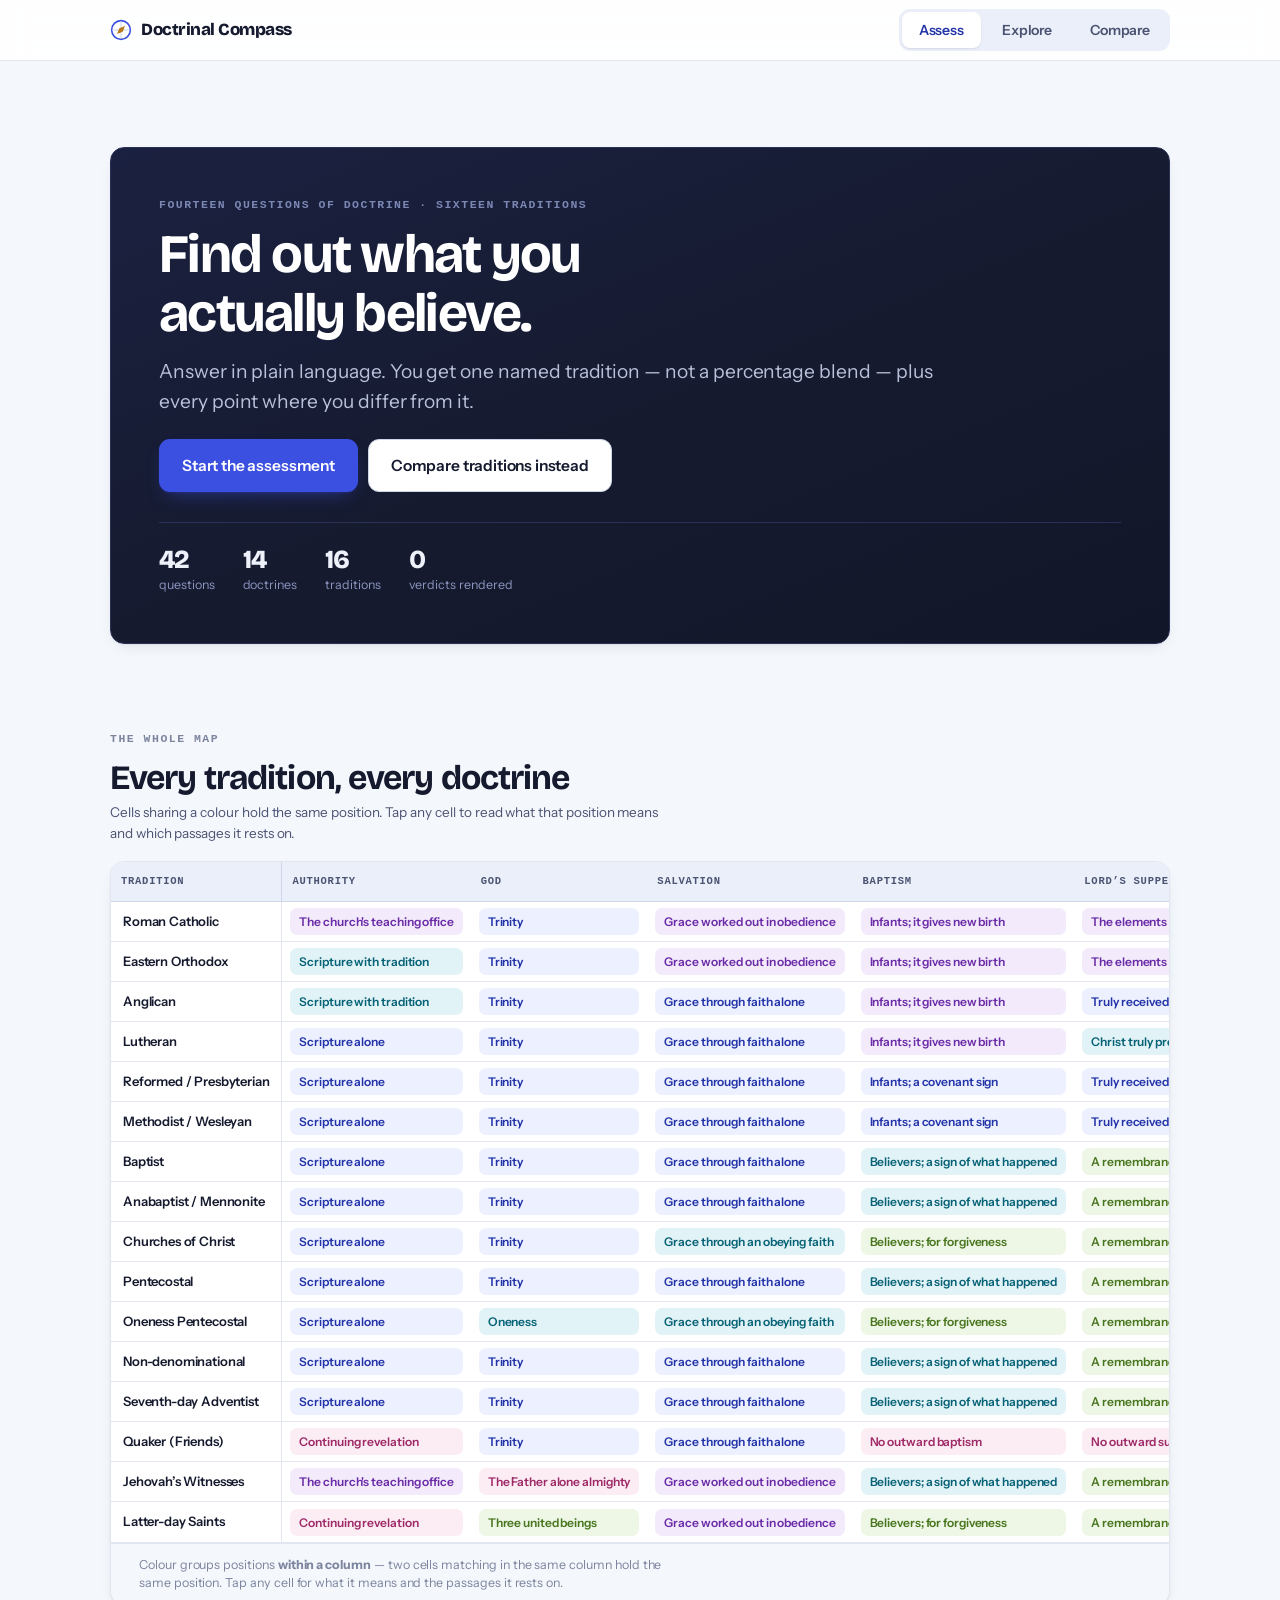
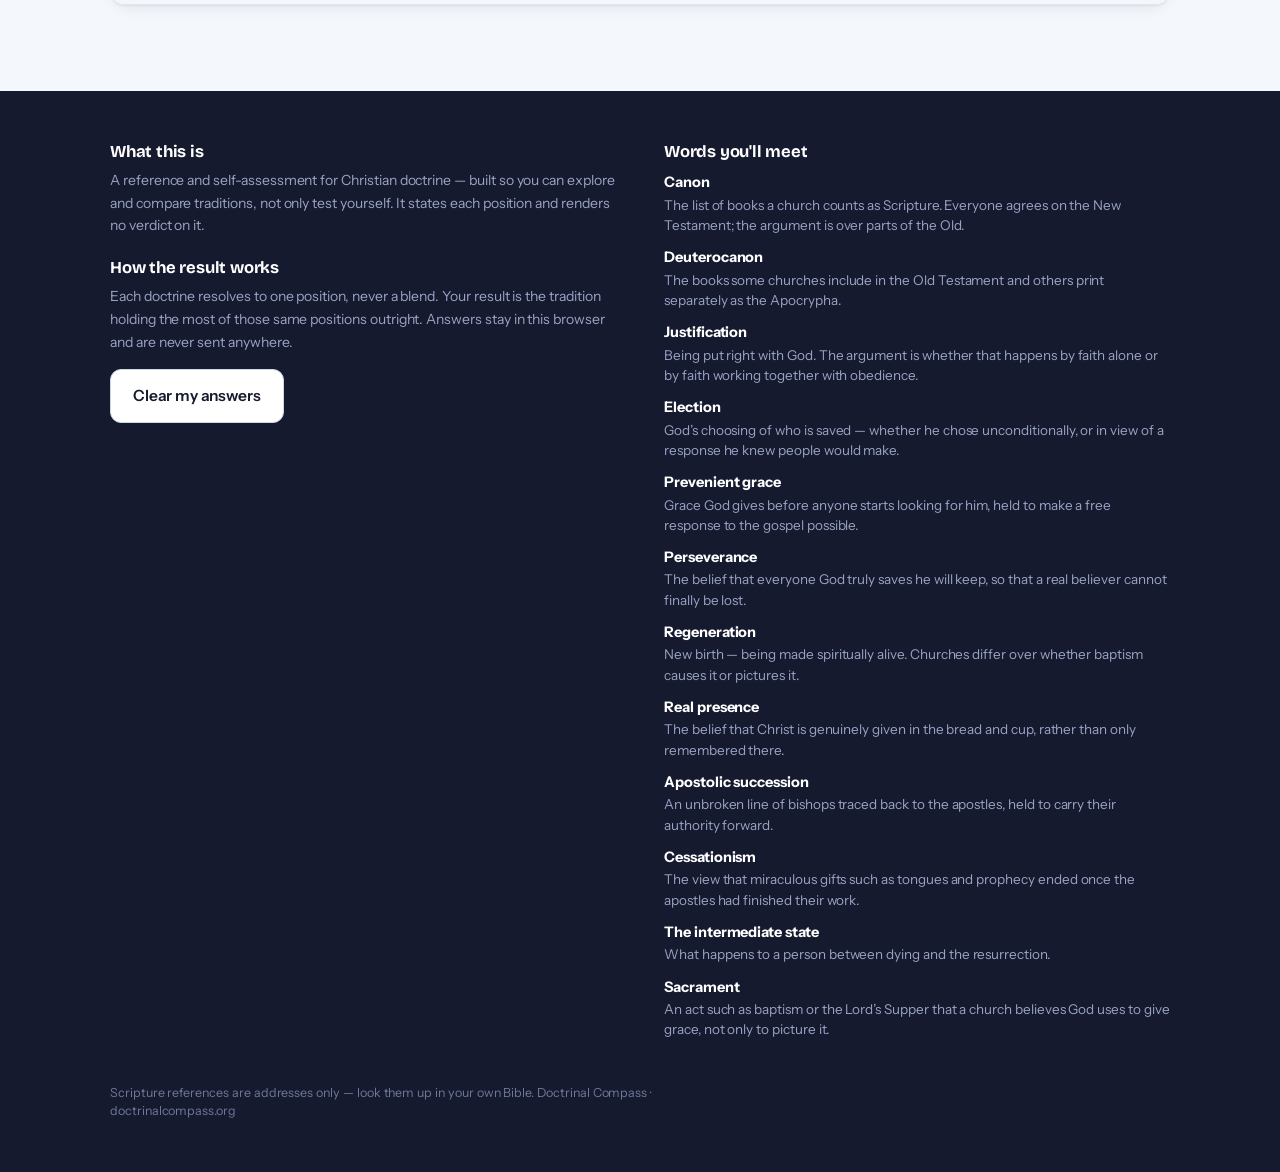
==== public/index.html @ 51c5d8a3 "Rename index (3).html to index.html" ====
<!DOCTYPE html>
<html lang="en">
<head>
<meta charset="utf-8">
<meta name="viewport" content="width=device-width, initial-scale=1, viewport-fit=cover">
<title>Doctrinal Compass — compare Christian doctrine</title>
<meta name="description" content="A reference and self-assessment for Christian doctrine. Compare sixteen traditions across fourteen questions of doctrine, or find where you stand.">
<meta name="theme-color" content="#151A2E">
<link rel="preconnect" href="https://fonts.googleapis.com">
<link rel="preconnect" href="https://fonts.gstatic.com" crossorigin>
<link href="https://fonts.googleapis.com/css2?family=Bricolage+Grotesque:opsz,wght@12..96,600;12..96,700;12..96,800&family=Instrument+Sans:wght@400;500;600;700&display=swap" rel="stylesheet">
<style>
/* ============================================================
   DOCTRINAL COMPASS — tokens
   ============================================================ */
:root{
  /* surfaces + ink */
  --ink:#151A2E;
  --ink-2:#4B5372;
  --ink-3:#7C849E;
  --line:#E1E6F1;
  --line-2:#CED6E7;
  --paper:#FFFFFF;
  --wash:#F4F7FC;
  --wash-2:#EAEFF9;

  /* brand */
  --primary:#3B4FE0;
  --primary-deep:#2334A8;
  --primary-wash:#EDF0FE;
  --gold:#B8781A;
  --gold-wash:#FCF3E2;

  /* authority locus — categorical, not a scale */
  --auth-scripture:#3B4FE0;
  --auth-tradition:#0C8AA3;
  --auth-office:#8543C6;
  --auth-revelation:#BE3B82;

  /* agreement bands — ordered scale */
  --band-1:#0C7F58;
  --band-2:#5A932C;
  --band-3:#B8781A;
  --band-4:#CB6224;
  --band-5:#B93544;

  /* type */
  --display:'Bricolage Grotesque','Instrument Sans',system-ui,-apple-system,'Segoe UI',sans-serif;
  --body:'Instrument Sans',system-ui,-apple-system,'Segoe UI',Roboto,sans-serif;
  --mono:ui-monospace,SFMono-Regular,'SF Mono',Menlo,Consolas,monospace;

  /* metrics — every one fluid so phone-desktop-mode still scales */
  --wrap:1140px;
  --gutter:clamp(16px,4.2vw,40px);
  --pad-card:clamp(18px,3.6vw,28px);
  --gap:clamp(12px,2.4vw,20px);
  --sect:clamp(44px,7vw,86px);
  --r:14px;
  --r-sm:9px;
  --shadow:0 1px 2px rgba(21,26,46,.05),0 6px 18px -8px rgba(21,26,46,.14);
  --shadow-lg:0 2px 4px rgba(21,26,46,.06),0 18px 44px -18px rgba(21,26,46,.26);
}

*,*::before,*::after{box-sizing:border-box}
html{-webkit-text-size-adjust:100%}
body{
  margin:0;
  background:var(--wash);
  color:var(--ink);
  font-family:var(--body);
  font-size:clamp(15.5px,1.05vw + 13px,17.5px);
  line-height:1.62;
  letter-spacing:-.003em;
  -webkit-font-smoothing:antialiased;
}
img{max-width:100%;display:block}
button{font:inherit;color:inherit}
a{color:var(--primary-deep);text-decoration-thickness:1px;text-underline-offset:2px}

:focus-visible{outline:3px solid var(--primary);outline-offset:2px;border-radius:4px}

@media (prefers-reduced-motion:reduce){
  *{animation-duration:.01ms !important;transition-duration:.01ms !important;scroll-behavior:auto !important}
}

/* ---------- type ---------- */
h1,h2,h3,h4{font-family:var(--display);font-weight:700;line-height:1.1;letter-spacing:-.02em;margin:0}
h1{font-size:clamp(30px,6.4vw,54px);letter-spacing:-.032em}
h2{font-size:clamp(23px,3.4vw,34px);letter-spacing:-.026em}
h3{font-size:clamp(18px,1.9vw,22px);letter-spacing:-.018em}
h4{font-size:clamp(15.5px,1.3vw,17px);letter-spacing:-.012em}
p{margin:0 0 .85em;max-width:68ch}
p:last-child{margin-bottom:0}

.eyebrow{
  font-family:var(--mono);font-size:11.5px;font-weight:600;
  letter-spacing:.13em;text-transform:uppercase;color:var(--ink-3);
  margin:0 0 10px;
}
.lede{font-size:clamp(16.5px,1.5vw,19.5px);color:var(--ink-2);line-height:1.55;max-width:60ch}
.small{font-size:13.5px;line-height:1.5;color:var(--ink-2)}
.tiny{font-size:12.5px;line-height:1.45;color:var(--ink-3)}

/* caption that sits under every meter — says what is being measured */
.meter-caption{
  font-size:12.5px;line-height:1.4;color:var(--ink-3);
  margin-top:6px;max-width:46ch;
}

/* ---------- layout ---------- */
.wrap{width:100%;max-width:var(--wrap);margin-inline:auto;padding-inline:var(--gutter)}
.stack>*+*{margin-top:var(--gap)}
.section{padding-block:var(--sect)}
.hr{height:1px;background:var(--line);border:0;margin:0}

.grid{display:grid;gap:var(--gap)}
@media (min-width:660px){ .g-2{grid-template-columns:repeat(2,1fr)} }
@media (min-width:960px){ .g-3{grid-template-columns:repeat(3,1fr)} .g-2{grid-template-columns:repeat(2,1fr)} }

/* ---------- header ---------- */
.site-head{
  position:sticky;top:0;z-index:60;
  background:rgba(255,255,255,.88);
  backdrop-filter:saturate(180%) blur(14px);
  -webkit-backdrop-filter:saturate(180%) blur(14px);
  border-bottom:1px solid var(--line);
}
.head-row{display:flex;align-items:center;gap:14px;height:60px}
.brand{display:flex;align-items:center;gap:9px;font-family:var(--display);font-weight:800;font-size:17px;letter-spacing:-.028em;text-decoration:none;color:var(--ink);white-space:nowrap}
.brand-mark{width:22px;height:22px;flex:none}

.tabs{display:flex;gap:4px;margin-left:auto;background:var(--wash-2);padding:3px;border-radius:11px}
.tab{
  appearance:none;border:0;background:transparent;cursor:pointer;
  padding:7px clamp(9px,1.6vw,17px);border-radius:8px;
  font-size:14px;font-weight:600;color:var(--ink-2);letter-spacing:-.01em;
  transition:background .15s,color .15s;
}
.tab:hover{color:var(--ink)}
.tab[aria-selected="true"]{background:var(--paper);color:var(--primary-deep);box-shadow:0 1px 2px rgba(21,26,46,.1)}

/* ---------- cards ---------- */
.card{
  background:var(--paper);border:1px solid var(--line);border-radius:var(--r);
  padding:var(--pad-card);box-shadow:var(--shadow);
}
.card-tight{padding:clamp(14px,2.6vw,20px)}
.card-dark{
  background:linear-gradient(158deg,#1B2140 0%,#151A2E 58%,#111629 100%);
  border:1px solid #2A3157;color:#EEF1FA;
}
.card-dark h1,.card-dark h2,.card-dark h3{color:#fff}
.card-dark .lede,.card-dark p{color:#B9C1DA}
.card-dark .eyebrow{color:#7C88B4}

/* ---------- buttons ---------- */
.btn{
  display:inline-flex;align-items:center;justify-content:center;gap:8px;
  padding:13px 22px;border-radius:11px;border:1px solid transparent;
  font-weight:600;font-size:15.5px;letter-spacing:-.01em;
  cursor:pointer;text-decoration:none;transition:transform .12s,background .15s,border-color .15s;
  min-height:46px;
}
.btn:active{transform:translateY(1px)}
.btn-primary{background:var(--primary);color:#fff;box-shadow:0 1px 2px rgba(35,52,168,.3),0 8px 20px -10px rgba(59,79,224,.7)}
.btn-primary:hover{background:var(--primary-deep)}
.btn-ghost{background:var(--paper);border-color:var(--line-2);color:var(--ink)}
.btn-ghost:hover{border-color:var(--ink-3);background:var(--wash)}
.btn-quiet{background:transparent;border-color:transparent;color:var(--ink-2);padding:9px 12px;min-height:38px;font-size:14px}
.btn-quiet:hover{background:var(--wash-2);color:var(--ink)}
.btn-row{display:flex;flex-wrap:wrap;gap:10px}
.btn-block{width:100%}

/* ---------- chips + pills ---------- */
.pill{
  display:inline-flex;align-items:center;gap:6px;
  padding:4px 10px;border-radius:999px;font-size:12.5px;font-weight:600;
  background:var(--wash-2);color:var(--ink-2);white-space:nowrap;
}
.pill-dot{width:7px;height:7px;border-radius:50%;flex:none;background:currentColor}

/* authority pill takes its colour from the locus */
.pill-auth{background:color-mix(in srgb,currentColor 11%,transparent)}

/* ---------- the authority mark (labelled, not a bare square) ---------- */
.auth-mark{display:flex;gap:3px;align-items:center}
.auth-seg{height:8px;flex:1;border-radius:2px;background:var(--line-2)}
.auth-seg.on{background:currentColor}

/* ---------- agreement band meter ---------- */
.band{display:flex;align-items:center;gap:9px;flex-wrap:wrap}
.band-dots{display:flex;gap:4px}
.band-dot{width:9px;height:9px;border-radius:50%;background:var(--line-2)}
.band-dot.on{background:currentColor}
.band-name{font-weight:700;font-size:14.5px;letter-spacing:-.012em}
.band-count{font-family:var(--mono);font-size:12.5px;color:var(--ink-3);font-weight:600}

/* ---------- matrix (the signature element) ---------- */
.matrix-shell{
  border:1px solid var(--line);border-radius:var(--r);background:var(--paper);
  overflow:hidden;box-shadow:var(--shadow);
}
.matrix-scroll{overflow-x:auto;-webkit-overflow-scrolling:touch;scrollbar-width:thin}
table.matrix{border-collapse:separate;border-spacing:0;width:max-content;min-width:100%;font-size:13px}
table.matrix th,table.matrix td{padding:0;text-align:left}
table.matrix thead th{
  position:sticky;top:0;z-index:3;background:var(--wash-2);
  font-family:var(--mono);font-size:10.5px;font-weight:700;letter-spacing:.07em;text-transform:uppercase;
  color:var(--ink-2);padding:11px 10px;border-bottom:1px solid var(--line-2);
  white-space:nowrap;
}
table.matrix tbody th{
  position:sticky;left:0;z-index:2;background:var(--paper);
  padding:9px 12px;font-weight:600;font-size:13px;white-space:nowrap;
  border-right:1px solid var(--line);border-bottom:1px solid var(--line);
  text-align:left;letter-spacing:-.012em;
}
table.matrix thead th:first-child{left:0;z-index:4;background:var(--wash-2);border-right:1px solid var(--line-2)}
table.matrix tbody td{border-bottom:1px solid var(--line);padding:6px 8px;vertical-align:middle}
table.matrix tbody tr:hover th,table.matrix tbody tr:hover td{background:var(--wash)}
.cell{
  display:block;width:100%;text-align:left;border:0;cursor:pointer;
  padding:6px 9px;border-radius:7px;font-size:12px;font-weight:600;line-height:1.25;
  letter-spacing:-.008em;min-width:104px;
  transition:filter .12s;
}
.cell:hover{filter:brightness(.94)}
.matrix-legend{display:flex;flex-wrap:wrap;gap:8px 16px;padding:12px var(--pad-card);border-top:1px solid var(--line);background:var(--wash)}
.scroll-hint{
  font-family:var(--mono);font-size:11px;letter-spacing:.06em;text-transform:uppercase;
  color:var(--ink-3);padding:9px var(--pad-card) 0;
}
@media (min-width:900px){ .scroll-hint{display:none} }

/* ---------- question flow ---------- */
.q-progress{height:5px;background:var(--wash-2);border-radius:99px;overflow:hidden}
.q-progress-fill{height:100%;background:var(--primary);border-radius:99px;transition:width .3s ease}
.opt{
  display:flex;gap:12px;align-items:flex-start;width:100%;text-align:left;
  padding:14px 16px;border-radius:11px;border:1.5px solid var(--line);
  background:var(--paper);cursor:pointer;transition:border-color .13s,background .13s;
  font-size:15.5px;line-height:1.45;letter-spacing:-.008em;
}
.opt:hover{border-color:var(--line-2);background:var(--wash)}
.opt[aria-pressed="true"]{border-color:var(--primary);background:var(--primary-wash);box-shadow:inset 0 0 0 1px var(--primary)}
.opt-key{
  flex:none;width:24px;height:24px;border-radius:7px;background:var(--wash-2);
  display:grid;place-items:center;font-family:var(--mono);font-size:11.5px;font-weight:700;color:var(--ink-2);
  margin-top:1px;
}
.opt[aria-pressed="true"] .opt-key{background:var(--primary);color:#fff}
.opt-list{display:grid;gap:9px}

details.defn{border-top:1px dashed var(--line-2);margin-top:14px;padding-top:12px}
details.defn summary{
  cursor:pointer;font-size:13.5px;font-weight:600;color:var(--primary-deep);
  list-style:none;display:inline-flex;align-items:center;gap:6px;
}
details.defn summary::-webkit-details-marker{display:none}
details.defn summary::before{content:'+';font-family:var(--mono);font-weight:700}
details.defn[open] summary::before{content:'–'}
details.defn .body{font-size:14px;color:var(--ink-2);margin-top:9px;line-height:1.55}

/* ---------- result ---------- */
.verdict{
  font-family:var(--display);font-weight:800;
  font-size:clamp(28px,6vw,46px);line-height:1.05;letter-spacing:-.032em;color:#fff;
  margin:6px 0 0;
}
.axis-row{
  display:grid;grid-template-columns:auto 1fr;gap:12px;align-items:start;
  padding:13px 0;border-bottom:1px solid var(--line);
}
.axis-row:last-child{border-bottom:0}
.tick{
  width:22px;height:22px;border-radius:7px;display:grid;place-items:center;
  font-size:13px;font-weight:800;flex:none;margin-top:1px;
}
.tick.yes{background:#E4F4EC;color:var(--band-1)}
.tick.no{background:#FBE9EA;color:var(--band-5)}
@media (min-width:700px){
  .axis-row{grid-template-columns:auto 200px 1fr;align-items:center}
}

/* ---------- compare ---------- */
.cmp-head{display:grid;gap:var(--gap)}
@media (min-width:660px){ .cmp-head{grid-template-columns:1fr 1fr} }
.select{
  width:100%;padding:12px 14px;border-radius:11px;border:1.5px solid var(--line-2);
  background:var(--paper);font-size:15.5px;font-weight:600;color:var(--ink);
  appearance:none;background-image:url("data:image/svg+xml,%3Csvg xmlns='http://www.w3.org/2000/svg' width='12' height='8' viewBox='0 0 12 8'%3E%3Cpath d='M1 1l5 5 5-5' stroke='%237C849E' stroke-width='2' fill='none' stroke-linecap='round'/%3E%3C/svg%3E");
  background-repeat:no-repeat;background-position:right 14px center;padding-right:38px;
}
.cmp-row{
  display:grid;gap:6px 14px;padding:16px 0;border-bottom:1px solid var(--line);
  grid-template-columns:1fr;
}
.cmp-row:last-child{border-bottom:0}
@media (min-width:700px){ .cmp-row{grid-template-columns:180px 1fr 1fr;align-items:start} }
.cmp-axis{font-weight:700;font-size:14.5px;letter-spacing:-.014em}
.cmp-side{padding:11px 13px;border-radius:10px;background:var(--wash);border:1px solid var(--line)}
.cmp-side.same{background:#EDF7F2;border-color:#C9E6D8}
.cmp-side-name{font-family:var(--mono);font-size:10.5px;font-weight:700;letter-spacing:.08em;text-transform:uppercase;color:var(--ink-3);margin-bottom:4px}
.cmp-pos{font-weight:700;font-size:14.5px;letter-spacing:-.012em;margin-bottom:3px}
@media (min-width:700px){ .cmp-side-name{display:none} }

/* ---------- tradition list ---------- */
.trad-card{
  display:block;width:100%;text-align:left;cursor:pointer;
  background:var(--paper);border:1px solid var(--line);border-radius:var(--r);
  padding:clamp(15px,2.6vw,20px);box-shadow:var(--shadow);
  transition:border-color .14s,transform .14s,box-shadow .14s;
}
.trad-card:hover{border-color:var(--line-2);transform:translateY(-1px);box-shadow:var(--shadow-lg)}
.trad-name{font-family:var(--display);font-weight:700;font-size:17.5px;letter-spacing:-.02em;margin-bottom:5px}

/* ---------- panel (cell + tradition detail) ---------- */
.panel-back{
  position:fixed;inset:0;z-index:90;background:rgba(21,26,46,.45);
  display:grid;place-items:end center;padding:0;
}
.panel{
  background:var(--paper);width:100%;max-width:640px;
  border-radius:18px 18px 0 0;max-height:88vh;overflow-y:auto;
  padding:var(--pad-card) var(--pad-card) calc(var(--pad-card) + env(safe-area-inset-bottom));
  box-shadow:var(--shadow-lg);
}
@media (min-width:660px){
  .panel-back{place-items:center}
  .panel{border-radius:16px;max-height:82vh}
}
.panel-grab{width:38px;height:4px;border-radius:99px;background:var(--line-2);margin:0 auto 14px}
@media (min-width:660px){ .panel-grab{display:none} }

/* ---------- misc ---------- */
.stat-strip{display:flex;flex-wrap:wrap;gap:10px 28px}
.stat-n{font-family:var(--display);font-weight:800;font-size:26px;letter-spacing:-.03em;line-height:1}
.stat-l{font-size:12.5px;color:var(--ink-3);margin-top:2px}
.card-dark .stat-l{color:#8B95BE}
.hidden{display:none !important}
.sr{position:absolute;width:1px;height:1px;padding:0;margin:-1px;overflow:hidden;clip:rect(0,0,0,1px);white-space:nowrap;border:0}
.scripture{font-family:var(--mono);font-size:12.5px;color:var(--ink-3);letter-spacing:-.01em;line-height:1.55}
.site-foot{background:var(--ink);color:#9AA3C4;padding-block:clamp(30px,5vw,52px);font-size:14px}
.site-foot a{color:#C3CBE6}
.site-foot h4{color:#fff;margin-bottom:8px}
</style>
</head>
<body>

<header class="site-head">
  <div class="wrap head-row">
    <a class="brand" href="#assess">
      <svg class="brand-mark" viewBox="0 0 24 24" fill="none" aria-hidden="true">
        <circle cx="12" cy="12" r="10.2" stroke="#3B4FE0" stroke-width="1.7"/>
        <path d="M12 2.8v18.4M2.8 12h18.4" stroke="#CED6E7" stroke-width="1.1"/>
        <path d="M16.4 7.6l-2.6 6.2-6.2 2.6 2.6-6.2z" fill="#B8781A"/>
      </svg>
      Doctrinal Compass
    </a>
    <nav class="tabs" role="tablist" aria-label="Sections">
      <button class="tab" role="tab" id="tab-assess"  aria-selected="true"  data-view="assess">Assess</button>
      <button class="tab" role="tab" id="tab-explore" aria-selected="false" data-view="explore">Explore</button>
      <button class="tab" role="tab" id="tab-compare" aria-selected="false" data-view="compare">Compare</button>
    </nav>
  </div>
</header>

<main>

<!-- ============================ ASSESS ============================ -->
<section id="view-assess" class="view" role="tabpanel" aria-labelledby="tab-assess">

  <!-- start screen -->
  <div id="assess-start">
    <div class="wrap section">
      <div class="card card-dark" style="padding:clamp(24px,4.6vw,48px)">
        <p class="eyebrow">Fourteen questions of doctrine · Sixteen traditions</p>
        <h1>Find out what you<br>actually believe.</h1>
        <p class="lede" style="margin-top:14px">Answer in plain language. You get one named tradition — not a
        percentage blend — plus every point where you differ from it.</p>
        <div class="btn-row" style="margin-top:22px">
          <button class="btn btn-primary" id="btn-start">Start the assessment</button>
          <button class="btn btn-ghost" data-goto="compare">Compare traditions instead</button>
        </div>
        <div class="stat-strip" style="margin-top:30px;padding-top:24px;border-top:1px solid #2A3157">
          <div><div class="stat-n">42</div><div class="stat-l">questions</div></div>
          <div><div class="stat-n">14</div><div class="stat-l">doctrines</div></div>
          <div><div class="stat-n">16</div><div class="stat-l">traditions</div></div>
          <div><div class="stat-n">0</div><div class="stat-l">verdicts rendered</div></div>
        </div>
      </div>
    </div>

    <div class="wrap" style="padding-bottom:var(--sect)">
      <p class="eyebrow">The whole map</p>
      <h2 style="margin-bottom:6px">Every tradition, every doctrine</h2>
      <p class="small" style="margin-bottom:18px;max-width:62ch">Cells sharing a colour hold the same position.
      Tap any cell to read what that position means and which passages it rests on.</p>
      <div id="home-matrix"></div>
    </div>
  </div>

  <!-- question flow -->
  <div id="assess-quiz" class="hidden">
    <div class="wrap section" style="max-width:760px">
      <div style="display:flex;align-items:center;gap:14px;margin-bottom:8px">
        <span class="eyebrow" id="q-counter" style="margin:0"></span>
        <button class="btn btn-quiet" id="btn-quit" style="margin-left:auto">Save &amp; exit</button>
      </div>
      <div class="q-progress"><div class="q-progress-fill" id="q-fill" style="width:0%"></div></div>

      <div class="card" style="margin-top:22px">
        <p class="eyebrow" id="q-axis"></p>
        <h2 id="q-text" style="margin-bottom:18px"></h2>
        <div class="opt-list" id="q-options"></div>
        <div id="q-defn"></div>
      </div>

      <div class="btn-row" style="margin-top:18px">
        <button class="btn btn-ghost" id="btn-back">Back</button>
        <button class="btn btn-quiet" id="btn-skip">Not sure — skip</button>
      </div>
    </div>
  </div>

  <!-- result -->
  <div id="assess-result" class="hidden">
    <div class="wrap section">
      <div class="card card-dark" style="padding:clamp(24px,4.6vw,44px)">
        <p class="eyebrow">Your result</p>
        <h1 class="verdict" id="res-name"></h1>
        <p class="lede" id="res-line" style="margin-top:14px"></p>
        <div id="res-tie" class="hidden" style="margin-top:16px;padding:13px 15px;background:#232A4E;border-radius:11px">
          <p class="small" id="res-tie-text" style="color:#C3CBE6"></p>
        </div>
        <div class="btn-row" style="margin-top:24px">
          <button class="btn btn-ghost" data-goto="compare">Compare it with another tradition</button>
          <button class="btn btn-quiet" id="btn-retake" style="color:#B9C1DA">Retake</button>
        </div>
      </div>

      <div class="card" style="margin-top:var(--gap)">
        <p class="eyebrow">Doctrine by doctrine</p>
        <h3 style="margin-bottom:4px">Where you match, and where you don't</h3>
        <p class="meter-caption" style="margin-bottom:10px">Your settled position on each doctrine, set against
        the one named above. A cross is a real disagreement, not a near miss.</p>
        <div id="res-axes"></div>
      </div>

      <div class="card" style="margin-top:var(--gap)">
        <p class="eyebrow">Everyone else</p>
        <h3 style="margin-bottom:4px">How the other fifteen line up</h3>
        <p class="meter-caption" style="margin-bottom:14px">Counted as whole doctrines matched out of fourteen —
        no weighting, no percentage.</p>
        <div id="res-rank" class="stack"></div>
      </div>
    </div>
  </div>
</section>

<!-- ============================ EXPLORE ============================ -->
<section id="view-explore" class="view hidden" role="tabpanel" aria-labelledby="tab-explore">
  <div class="wrap section">
    <p class="eyebrow">Explore</p>
    <h2 style="margin-bottom:6px">Sixteen traditions</h2>
    <p class="lede" style="margin-bottom:6px">Each one stated the way someone inside it would state it.</p>
    <p class="meter-caption" style="margin-bottom:22px">The coloured bar on each card shows where that tradition
    puts final authority — Scripture, Scripture with tradition, the church's teaching office, or continuing revelation.</p>
    <div id="explore-grid" class="grid g-2 g-3"></div>
  </div>
</section>

<!-- ============================ COMPARE ============================ -->
<section id="view-compare" class="view hidden" role="tabpanel" aria-labelledby="tab-compare">
  <div class="wrap section">
    <p class="eyebrow">Compare</p>
    <h2 style="margin-bottom:6px">Set two traditions side by side</h2>
    <p class="lede" style="margin-bottom:22px">This compares them to each other. Your own answers play no part in it,
    and you don't need to have taken the assessment.</p>

    <div class="cmp-head">
      <div>
        <label class="eyebrow" for="cmp-a">First tradition</label>
        <select class="select" id="cmp-a"></select>
      </div>
      <div>
        <label class="eyebrow" for="cmp-b">Second tradition</label>
        <select class="select" id="cmp-b"></select>
      </div>
    </div>

    <div class="card" id="cmp-summary" style="margin-top:var(--gap)"></div>
    <div class="card" id="cmp-table-card" style="margin-top:var(--gap)">
      <div id="cmp-table"></div>
    </div>

    <div style="margin-top:var(--sect)">
      <p class="eyebrow">All sixteen</p>
      <h2 style="margin-bottom:6px">The full map</h2>
      <p class="meter-caption" style="margin-bottom:18px">Every tradition against every doctrine. Matching colours
      down a column mean the same position, stated the same way.</p>
      <div id="full-matrix"></div>
    </div>
  </div>
</section>

</main>

<footer class="site-foot">
  <div class="wrap">
    <div class="grid g-2" style="gap:clamp(24px,4vw,48px)">
      <div>
        <h4>What this is</h4>
        <p style="color:#9AA3C4">A reference and self-assessment for Christian doctrine — built so you can explore
        and compare traditions, not only test yourself. It states each position and renders no verdict on it.</p>
        <h4 style="margin-top:22px">How the result works</h4>
        <p style="color:#9AA3C4">Each doctrine resolves to one position, never a blend. Your result is the tradition
        holding the most of those same positions outright. Answers stay in this browser and are never sent anywhere.</p>
        <div class="btn-row" style="margin-top:16px">
          <button class="btn btn-ghost" id="btn-clear">Clear my answers</button>
        </div>
      </div>
      <div>
        <h4>Words you'll meet</h4>
        <div id="glossary" class="stack" style="--gap:11px;margin-top:10px"></div>
      </div>
    </div>
    <p class="tiny" style="color:#6F7899;margin-top:clamp(28px,4vw,44px)">Scripture references are addresses only —
    look them up in your own Bible. Doctrinal Compass · doctrinalcompass.org</p>
  </div>
</footer>

<div id="panel-root"></div>
<script>
/* ============================================================
   DATA
   Positions are shared vocabulary. Two traditions either hold
   the same position id or they do not — that is what makes the
   comparison outright rather than a similarity score.
   ============================================================ */

const PAL = [
  {bg:'#EDF0FE',fg:'#2334A8'},
  {bg:'#E2F3F7',fg:'#076276'},
  {bg:'#F3EAFB',fg:'#6B2CA8'},
  {bg:'#FCEDF4',fg:'#9E2A67'},
  {bg:'#EEF6E5',fg:'#48761F'}
];

const LOCUS = [
  {n:'Scripture',            v:'--auth-scripture',  seg:[1,0,0,0], d:'Scripture alone is the final court. Everything else is tested by it.'},
  {n:'Scripture + tradition',v:'--auth-tradition',  seg:[1,1,0,0], d:'Scripture holds the final word, read inside the faith handed down from the apostles.'},
  {n:'Teaching office',      v:'--auth-office',     seg:[1,1,1,0], d:'A living teaching office is charged with settling what Scripture and tradition mean.'},
  {n:'Continuing revelation',v:'--auth-revelation', seg:[1,1,1,1], d:'God still speaks now, through prophets or the Spirit, alongside what is written.'}
];

const AXES = [
{id:'authority', n:'Authority', q:'Where final authority rests', pos:{
  SA:{n:'Scripture alone', c:0, g:'Scripture is the only final authority; every teaching, council and custom is tested against it.', s:'2 Timothy 3:16–17; Acts 17:11; Mark 7:6–13'},
  ST:{n:'Scripture with tradition', c:1, g:'Scripture holds the final word, read within the faith the church has handed down from the apostles.', s:'2 Thessalonians 2:15; 1 Corinthians 11:2; Jude 3'},
  CO:{n:"The church's teaching office", c:2, g:'Scripture and tradition are one deposit, and a living teaching office settles what they mean.', s:'Matthew 16:18–19; Acts 15:1–29; 1 Timothy 3:15'},
  AR:{n:'Continuing revelation', c:3, g:'Scripture stands, and God still speaks now through prophets or the Spirit to guide his people.', s:'Amos 3:7; Joel 2:28–29; John 16:13'}}},

{id:'canon', n:'Canon', q:'Which books belong in Scripture', pos:{
  C66:{n:'Sixty-six books', c:0, g:'Thirty-nine Old Testament books and twenty-seven New; the extra books may be read but settle no doctrine.', s:'Romans 3:2; Luke 24:44; Revelation 22:18–19'},
  C73:{n:'Seventy-three books', c:2, g:'The same New Testament with a longer Old, including Tobit, Judith, Wisdom, Sirach, Baruch and the Maccabees.', s:'2 Maccabees 12:43–46; Wisdom 2:12–20; Sirach 1:1'},
  CW:{n:'A wider Old Testament', c:1, g:'A longer Old Testament still, settled by what the church has actually read and prayed rather than by a list.', s:'Psalm 151; 3 Maccabees 6:1–15; 2 Esdras 14:44–48'},
  CP:{n:'Scripture given since', c:3, g:'The Bible remains Scripture, and God has given further scripture through prophets in the latter days.', s:'Ezekiel 37:15–20; John 10:16; Revelation 14:6'}}},

{id:'god', n:'God', q:'The nature of God', pos:{
  TRIN:{n:'Trinity', c:0, g:'One God who exists eternally as three distinct persons — Father, Son and Holy Spirit — equal in being.', s:'Matthew 28:19; John 1:1; 2 Corinthians 13:14'},
  ONE:{n:'Oneness', c:1, g:'One God who is one person, revealed as Father in creation, Son in redemption and Spirit in the church.', s:'Deuteronomy 6:4; John 14:9; Colossians 2:9'},
  SUB:{n:'The Father alone almighty', c:3, g:'The Father alone is Almighty God; the Son is his first creation and the Spirit is God\u2019s active force.', s:'John 14:28; Colossians 1:15; Revelation 3:14'},
  SEP:{n:'Three united beings', c:4, g:'Father, Son and Holy Ghost are three distinct beings, perfectly one in mind, purpose and glory.', s:'Acts 7:55–56; John 17:21–22; Matthew 3:16–17'}}},

{id:'assurance', n:'Assurance', q:'Whether a believer can be finally lost', pos:{
  PER:{n:'Kept to the end', c:0, g:'Everyone God truly saves he also keeps; a real believer will persevere and cannot be finally lost.', s:'John 10:27–29; Romans 8:38–39; Philippians 1:6'},
  FALL:{n:'Able to fall away', c:3, g:'A genuine believer keeps real freedom, and may turn from Christ and be lost if they do not endure.', s:'Hebrews 6:4–6; 2 Peter 2:20–22; Matthew 24:13'},
  SAC:{n:'Kept through the sacraments', c:2, g:'Grace is held and renewed through the sacramental life; grave sin breaks it until a person is restored.', s:'John 6:53–56; 1 John 5:16–17; James 5:14–16'}}},

{id:'salvation', n:'Salvation', q:'How a person is saved', pos:{
  FA:{n:'Grace through faith alone', c:0, g:'God justifies the ungodly by grace through faith alone; good works follow as fruit and never as cause.', s:'Ephesians 2:8–9; Romans 4:4–5; Galatians 2:16'},
  FW:{n:'Grace worked out in obedience', c:2, g:'Grace begins, sustains and completes salvation, received in the sacraments and cooperated with by faith and love.', s:'James 2:24; Philippians 2:12–13; Matthew 25:31–46'},
  OF:{n:'Grace through an obeying faith', c:1, g:'Grace saves through a faith that obeys the gospel — hearing, believing, repenting, confessing and being baptised.', s:'Acts 2:38; Romans 6:3–4; Hebrews 5:9'}}},

{id:'election', n:'Election', q:'Why one person believes and another does not', pos:{
  UNC:{n:'Unconditional election', c:0, g:'God chose whom he would save before creation, not for anything foreseen in them, and gives them faith.', s:'Ephesians 1:4–5; Romans 9:15–16; John 6:44'},
  PREV:{n:'Grace that goes first', c:1, g:'God\u2019s grace reaches everyone before they seek him and makes a real response possible; each person then answers.', s:'Titus 2:11; John 12:32; Philippians 2:13'},
  FREE:{n:'A free response', c:4, g:'The gospel is offered to all alike and each person is genuinely able to accept or to refuse the offer.', s:'Joshua 24:15; Revelation 22:17; Acts 17:30'}}},

{id:'baptism', n:'Baptism', q:'Who is baptised, and what it does', pos:{
  IR:{n:'Infants; it gives new birth', c:2, g:'Infants and adults are baptised, and baptism itself washes away sin and joins a person to Christ.', s:'Acts 2:38–39; Titus 3:5; John 3:5'},
  IC:{n:'Infants; a covenant sign', c:0, g:'Infants of believers are baptised as the sign and seal of God\u2019s covenant promise, which faith later receives.', s:'Genesis 17:7; Colossians 2:11–12; Acts 16:15'},
  BS:{n:'Believers; a sign of what happened', c:1, g:'Only those old enough to believe are baptised, picturing a washing and new life already received by faith.', s:'Acts 8:36–38; Romans 6:4; 1 Peter 3:21'},
  BR:{n:'Believers; for forgiveness', c:4, g:'Only believers are baptised, by immersion, and it is the appointed moment at which sins are forgiven.', s:'Acts 2:38; Acts 22:16; Mark 16:16'},
  NOB:{n:'No outward baptism', c:3, g:'The one baptism that matters is Christ baptising the heart with his Spirit; no water rite is required.', s:'Matthew 3:11; 1 Corinthians 12:13; Ephesians 4:5'}}},

{id:'supper', n:'Lord\u2019s Supper', q:'What happens at the Lord\u2019s Supper', pos:{
  TRA:{n:'The elements are changed', c:2, g:'By God\u2019s act the bread and wine truly become the body and blood of Christ, offered and received.', s:'John 6:53–56; 1 Corinthians 10:16; Luke 22:19–20'},
  REA:{n:'Christ truly present with them', c:1, g:'Christ\u2019s body and blood are truly given in and with the bread and wine, which remain bread and wine.', s:'1 Corinthians 11:27–29; Matthew 26:26–28; 1 Corinthians 10:16'},
  SPI:{n:'Truly received by faith', c:0, g:'Christ is really given to those who believe, spiritually and by the Spirit, not by a change in the elements.', s:'John 6:63; 1 Corinthians 10:16; John 15:4'},
  MEM:{n:'A remembrance', c:4, g:'The bread and cup remain bread and cup, and the supper proclaims Christ\u2019s death until he comes again.', s:'Luke 22:19; 1 Corinthians 11:24–26; Acts 20:7'},
  NOS:{n:'No outward supper', c:3, g:'Communion with Christ is inward and continual, so no outward rite of bread and cup is observed.', s:'John 6:35; Revelation 3:20; Romans 14:17'}}},

{id:'governance', n:'Governance', q:'Who governs the church', pos:{
  PAP:{n:'One worldwide hierarchy', c:2, g:'Bishops govern in communion with the bishop of Rome, who holds a primacy of teaching and jurisdiction.', s:'Matthew 16:18–19; John 21:15–17; Luke 22:32'},
  EPI:{n:'Bishops together', c:1, g:'Bishops in apostolic succession govern their churches and settle matters in council, with no single head over all.', s:'Acts 20:28; Titus 1:5; Acts 15:6'},
  PRE:{n:'Elders in assemblies', c:0, g:'Elders govern each congregation and meet in graded assemblies, so that churches are accountable to one another.', s:'Acts 15:2–6; 1 Timothy 4:14; Acts 14:23'},
  CON:{n:'Each congregation itself', c:4, g:'Every local congregation governs its own affairs under Christ, choosing its leaders and answering to no outside body.', s:'Matthew 18:17; Acts 6:3–5; 1 Peter 5:2–3'},
  CEN:{n:'A central living leadership', c:3, g:'One central body of living leaders directs the whole church worldwide and settles doctrine and practice for it.', s:'Acts 15:22–29; Ephesians 4:11–13; Amos 3:7'}}},

{id:'sabbath', n:'Sabbath', q:'Which day, and how it is kept', pos:{
  LD:{n:'The Lord\u2019s Day', c:0, g:'Christians gather on Sunday because Christ rose then; it is the Lord\u2019s Day, not the Mosaic sabbath.', s:'Acts 20:7; 1 Corinthians 16:2; Revelation 1:10'},
  SEV:{n:'The seventh day', c:4, g:'The seventh-day sabbath was set apart at creation and written in the commandments, and it was never moved.', s:'Genesis 2:2–3; Exodus 20:8–11; Luke 4:16'},
  NOD:{n:'No commanded day', c:3, g:'No one day binds the conscience now; every day belongs to God and each believer is persuaded in their own mind.', s:'Romans 14:5–6; Colossians 2:16–17; Galatians 4:10–11'}}},

{id:'dead', n:'The dead', q:'What happens between death and resurrection', pos:{
  CON:{n:'Conscious with the Lord', c:0, g:'At death the soul is consciously with Christ, or apart from him, and waits there for the resurrection.', s:'2 Corinthians 5:8; Philippians 1:23; Luke 23:43'},
  PUR:{n:'Purified first', c:2, g:'Those who die in grace but imperfect are purified before entering glory, and the prayers of the church assist them.', s:'1 Corinthians 3:13–15; 2 Maccabees 12:44–46; Matthew 12:32'},
  SLP:{n:'Asleep until the resurrection', c:1, g:'The dead are unconscious, knowing nothing at all, until Christ raises them; Scripture calls this state sleep.', s:'Ecclesiastes 9:5; John 11:11–14; 1 Thessalonians 4:13–16'}}},

{id:'final', n:'Final state', q:'The final state of the lost', pos:{
  ETE:{n:'Punishment without end', c:0, g:'Those finally lost are consciously separated from God and punished for ever; the sentence never comes to an end.', s:'Matthew 25:46; Revelation 20:10; Mark 9:47–48'},
  ANN:{n:'Destroyed for ever', c:1, g:'The lost are raised, judged and then destroyed; the punishment is eternal in its result, not in its duration.', s:'Malachi 4:1–3; Matthew 10:28; Romans 6:23'},
  DEG:{n:'Degrees of glory', c:3, g:'Nearly everyone inherits some degree of glory after judgement, and only a very few are finally cast out.', s:'1 Corinthians 15:40–42; John 14:2; 1 Peter 3:18–20'}}},

{id:'gifts', n:'Spiritual gifts', q:'Tongues, prophecy and healing today', pos:{
  CNT:{n:'Still given', c:4, g:'The Spirit still gives tongues, prophecy and healing, and these belong to the normal life of the church.', s:'1 Corinthians 12:7–11; Acts 2:38–39; Mark 16:17–18'},
  CEA:{n:'Belonged to the apostles', c:0, g:'These signs confirmed the apostles\u2019 message and ceased once the written revelation they served was complete.', s:'1 Corinthians 13:8–10; Hebrews 2:3–4; Ephesians 2:20'},
  OPN:{n:'God may, but does not promise', c:1, g:'God can give any gift he chooses, but these are promised to no one and are no mark of a healthy church.', s:'1 Corinthians 12:11; James 5:14–15; Hebrews 13:8'}}},

{id:'saints', n:'The saints', q:'Mary and the saints', pos:{
  INV:{n:'Asked to pray for us', c:2, g:'The saints are alive in Christ and may be honoured and asked to pray for us, Mary above all the rest.', s:'Revelation 5:8; Luke 1:48; Hebrews 12:1'},
  CHR:{n:'Christ alone is asked', c:0, g:'Christ is the one mediator, so prayer is offered to God through him alone and the saints are not invoked.', s:'1 Timothy 2:5; Matthew 6:9; Acts 10:25–26'}}}
];

const TRADITIONS = [
{id:'catholic', n:'Roman Catholic', loc:2,
 b:'The church built on the apostles, holding Scripture and tradition as one deposit, guarded and interpreted by the bishops in communion with Rome.',
 p:{authority:'CO',canon:'C73',god:'TRIN',assurance:'SAC',salvation:'FW',election:'PREV',baptism:'IR',supper:'TRA',governance:'PAP',sabbath:'LD',dead:'PUR',final:'ETE',gifts:'OPN',saints:'INV'}},

{id:'orthodox', n:'Eastern Orthodox', loc:1,
 b:'The ancient churches of the East, keeping the faith of the seven councils unchanged, where doctrine is received through worship as much as through argument.',
 p:{authority:'ST',canon:'CW',god:'TRIN',assurance:'SAC',salvation:'FW',election:'PREV',baptism:'IR',supper:'TRA',governance:'EPI',sabbath:'LD',dead:'CON',final:'ETE',gifts:'OPN',saints:'INV'}},

{id:'anglican', n:'Anglican', loc:1,
 b:'A reformed catholic church ordering its life by Scripture read with the early church, by common prayer, and by the historic ministry of bishops.',
 p:{authority:'ST',canon:'C66',god:'TRIN',assurance:'FALL',salvation:'FA',election:'PREV',baptism:'IR',supper:'SPI',governance:'EPI',sabbath:'LD',dead:'CON',final:'ETE',gifts:'OPN',saints:'CHR'}},

{id:'lutheran', n:'Lutheran', loc:0,
 b:'A church of the Reformation confessing that a sinner is justified by grace through faith alone, and that God gives himself in word and sacrament.',
 p:{authority:'SA',canon:'C66',god:'TRIN',assurance:'FALL',salvation:'FA',election:'UNC',baptism:'IR',supper:'REA',governance:'EPI',sabbath:'LD',dead:'CON',final:'ETE',gifts:'OPN',saints:'CHR'}},

{id:'reformed', n:'Reformed / Presbyterian', loc:0,
 b:'A church holding that God is sovereign in salvation from first to last, and that Scripture alone rules doctrine, worship and the order of the church.',
 p:{authority:'SA',canon:'C66',god:'TRIN',assurance:'PER',salvation:'FA',election:'UNC',baptism:'IC',supper:'SPI',governance:'PRE',sabbath:'LD',dead:'CON',final:'ETE',gifts:'CEA',saints:'CHR'}},

{id:'methodist', n:'Methodist / Wesleyan', loc:0,
 b:'A movement for scriptural holiness, teaching that God\u2019s grace reaches every person first, and that saving faith works itself out in love.',
 p:{authority:'SA',canon:'C66',god:'TRIN',assurance:'FALL',salvation:'FA',election:'PREV',baptism:'IC',supper:'SPI',governance:'EPI',sabbath:'LD',dead:'CON',final:'ETE',gifts:'OPN',saints:'CHR'}},

{id:'baptist', n:'Baptist', loc:0,
 b:'Churches of baptised believers, each congregation governing itself under Christ, holding Scripture as the sole rule and the church as a company of the converted.',
 p:{authority:'SA',canon:'C66',god:'TRIN',assurance:'PER',salvation:'FA',election:'PREV',baptism:'BS',supper:'MEM',governance:'CON',sabbath:'LD',dead:'CON',final:'ETE',gifts:'CEA',saints:'CHR'}},

{id:'anabaptist', n:'Anabaptist / Mennonite', loc:0,
 b:'Churches of voluntary baptised disciples, marked by following Christ in daily life, by peace, and by keeping the church free of the sword of the state.',
 p:{authority:'SA',canon:'C66',god:'TRIN',assurance:'FALL',salvation:'FA',election:'FREE',baptism:'BS',supper:'MEM',governance:'CON',sabbath:'LD',dead:'CON',final:'ETE',gifts:'OPN',saints:'CHR'}},

{id:'cofc', n:'Churches of Christ', loc:0,
 b:'Congregations seeking to be simply the church of the New Testament, speaking where Scripture speaks and silent where it is silent, without creed or headquarters.',
 p:{authority:'SA',canon:'C66',god:'TRIN',assurance:'FALL',salvation:'OF',election:'FREE',baptism:'BR',supper:'MEM',governance:'CON',sabbath:'LD',dead:'CON',final:'ETE',gifts:'CEA',saints:'CHR'}},

{id:'pentecostal', n:'Pentecostal', loc:0,
 b:'Churches expecting the Spirit poured out as at Pentecost, with baptism in the Spirit, tongues, prophecy and healing given to the church today.',
 p:{authority:'SA',canon:'C66',god:'TRIN',assurance:'FALL',salvation:'FA',election:'PREV',baptism:'BS',supper:'MEM',governance:'CON',sabbath:'LD',dead:'CON',final:'ETE',gifts:'CNT',saints:'CHR'}},

{id:'oneness', n:'Oneness Pentecostal', loc:0,
 b:'Pentecostal churches teaching that God is one person who is Jesus Christ, and that new birth comes by repentance, baptism in his name and the Spirit.',
 p:{authority:'SA',canon:'C66',god:'ONE',assurance:'FALL',salvation:'OF',election:'FREE',baptism:'BR',supper:'MEM',governance:'CON',sabbath:'LD',dead:'CON',final:'ETE',gifts:'CNT',saints:'CHR'}},

{id:'evangelical', n:'Non-denominational', loc:0,
 b:'Independent congregations centred on the Bible, on personal conversion and on the cross, keeping structures light and doctrinal tests few.',
 p:{authority:'SA',canon:'C66',god:'TRIN',assurance:'PER',salvation:'FA',election:'PREV',baptism:'BS',supper:'MEM',governance:'CON',sabbath:'LD',dead:'CON',final:'ETE',gifts:'CNT',saints:'CHR'}},

{id:'adventist', n:'Seventh-day Adventist', loc:0,
 b:'A church keeping the seventh-day sabbath and looking for Christ\u2019s soon return, holding Scripture as its only creed and the whole person as mortal.',
 p:{authority:'SA',canon:'C66',god:'TRIN',assurance:'FALL',salvation:'FA',election:'PREV',baptism:'BS',supper:'MEM',governance:'CEN',sabbath:'SEV',dead:'SLP',final:'ANN',gifts:'OPN',saints:'CHR'}},

{id:'quaker', n:'Quaker (Friends)', loc:3,
 b:'Friends who wait on the inward light of Christ, worship without clergy or outward rites, and hold that God still speaks to the gathered meeting.',
 p:{authority:'AR',canon:'C66',god:'TRIN',assurance:'FALL',salvation:'FA',election:'PREV',baptism:'NOB',supper:'NOS',governance:'CON',sabbath:'NOD',dead:'CON',final:'ETE',gifts:'CNT',saints:'CHR'}},

{id:'jw', n:'Jehovah\u2019s Witnesses', loc:2,
 b:'Bible students of Jehovah, holding that the Father alone is Almighty God, that the dead sleep, and that Scripture is taught through a governing body.',
 p:{authority:'CO',canon:'C66',god:'SUB',assurance:'FALL',salvation:'FW',election:'FREE',baptism:'BS',supper:'MEM',governance:'CEN',sabbath:'NOD',dead:'SLP',final:'ANN',gifts:'CEA',saints:'CHR'}},

{id:'lds', n:'Latter-day Saints', loc:3,
 b:'A restored church led by living apostles and prophets, holding added scripture and priesthood authority given again in the latter days.',
 p:{authority:'AR',canon:'CP',god:'SEP',assurance:'FALL',salvation:'FW',election:'FREE',baptism:'BR',supper:'MEM',governance:'CEN',sabbath:'LD',dead:'CON',final:'DEG',gifts:'CNT',saints:'CHR'}}
];

/* Questions. w:2 marks the core question for an axis — it lists every
   position on that axis, so no tradition can be locked out of scoring. */
const QUESTIONS = [
{a:'authority',w:2,t:'When a church teaching and the Bible seem to pull in different directions, which one settles it?',o:[['The Bible, on its own','SA'],['The Bible, read the way the church has always read it','ST'],['The church\u2019s official teaching, which is charged with reading it rightly','CO'],['What God is revealing now through prophets or his Spirit','AR']]},
{a:'authority',w:1,t:'Can a church make something binding if it isn\u2019t clearly in the Bible?',o:[['No — if it isn\u2019t in Scripture, nobody has to hold it','SA'],['Only if it has been held since the beginning','ST'],['Yes — the church has authority to define doctrine','CO'],['Yes, when God gives new light through his servants','AR']]},
{a:'authority',w:1,t:'Who do you trust to tell you what a hard passage means?',o:[['Scripture itself — clearer passages explain harder ones','SA'],['The way it has been understood down the centuries','ST'],['The teaching office of the church','CO'],['Those God speaks through today','AR']]},

{a:'canon',w:2,t:'How many books belong in the Bible?',d:'canon',o:[['Sixty-six','C66'],['Seventy-three, including Tobit, Sirach and the Maccabees','C73'],['More than seventy-three — the longer Old Testament of the Eastern churches','CW'],['The Bible, and scripture God has given since','CP']]},
{a:'canon',w:1,t:'What are books like Sirach and 1 Maccabees?',d:'deutero',o:[['Worth reading, but not Scripture','C66'],['Scripture, and always have been','C73'],['Scripture, along with a few more the East kept','CW'],['Not the real question — God has given more scripture since','CP']]},
{a:'canon',w:1,t:'Could God give more Scripture today?',o:[['No — what is written is complete','C66'],['No — the church settled the canon long ago','C73'],['No — the church received what it received','CW'],['Yes, and he has','CP']]},

{a:'god',w:2,t:'Who is God?',o:[['One God in three persons — Father, Son and Holy Spirit','TRIN'],['One God who is one person, shown as Father, Son and Spirit','ONE'],['The Father alone is Almighty God; the Son is his first creation','SUB'],['Three distinct beings, perfectly one in purpose','SEP']]},
{a:'god',w:1,t:'Is Jesus God?',o:[['Yes — fully God, and a distinct person from the Father','TRIN'],['Yes — he is the one God himself, in flesh','ONE'],['He is God\u2019s Son and mighty, but not Almighty God','SUB'],['Yes — a divine being alongside the Father','SEP']]},
{a:'god',w:1,t:'Is the Holy Spirit a person?',o:[['Yes — a person, equal with the Father and the Son','TRIN'],['The Spirit is the one God at work, not a separate person','ONE'],['No — God\u2019s active force','SUB'],['Yes — a distinct being of spirit','SEP']]},

{a:'assurance',w:2,t:'Can someone who is truly saved end up lost?',d:'perseverance',o:[['No — God keeps everyone he saves','PER'],['Yes — a person can turn away and be lost','FALL'],['You stay in grace through the sacraments; grave sin breaks it until you are restored','SAC']]},
{a:'assurance',w:1,t:'How sure can you be of where you will end up?',o:[['Completely sure — it rests on God, not on me','PER'],['Sure while I walk with Christ — but I must keep walking','FALL'],['I trust God\u2019s mercy and stay in the life of the church','SAC']]},
{a:'assurance',w:1,t:'What has happened when someone walks away from the faith?',o:[['They were never truly converted','PER'],['They really did fall away','FALL'],['They have cut themselves off from grace and need restoring','SAC']]},

{a:'salvation',w:2,t:'How is a person saved?',d:'justification',o:[['By grace through faith alone — works follow but never earn it','FA'],['By grace, received and worked out through the sacraments and obedience','FW'],['By grace through a faith that obeys — believing, repenting and being baptised','OF']]},
{a:'salvation',w:1,t:'Do good works have any part in getting a person to heaven?',o:[['No — they are the fruit, never the cause','FA'],['Yes — grace makes them possible and God rewards them','FW'],['Obedience completes faith; it does not earn anything','OF']]},
{a:'salvation',w:1,t:'When is a person forgiven?',o:[['The moment they trust Christ','FA'],['In baptism, and again through the church\u2019s ministry of forgiveness','FW'],['When they are baptised, having believed and repented','OF']]},

{a:'election',w:2,t:'Why does one person believe and another doesn\u2019t?',d:'election',o:[['God chose to save some, and gives them faith','UNC'],['God\u2019s grace reaches everyone first; each person then accepts or refuses','PREV'],['People are simply free to choose; God invites','FREE']]},
{a:'election',w:1,t:'Did God choose who would be saved before the world was made?',o:[['Yes — unconditionally','UNC'],['He chose to save all who would come, and made coming possible','PREV'],['He chose the plan, not the individuals','FREE']]},
{a:'election',w:1,t:'Can a person turn to God on their own?',d:'prevenient',o:[['No — God must change the heart first','UNC'],['Only because grace has already been at work in them','PREV'],['Yes — God has given everyone that ability','FREE']]},

{a:'baptism',w:2,t:'Who should be baptised?',o:[['Infants and adults — baptism itself gives new birth','IR'],['Infants and adults — it is the sign of God\u2019s covenant','IC'],['Only those old enough to believe — it pictures what already happened','BS'],['Only those old enough to believe — and it is when sins are forgiven','BR'],['No one, outwardly — Christ baptises the heart','NOB']]},
{a:'baptism',w:1,t:'What does baptism actually do?',d:'regeneration',o:[['It gives new birth and joins a person to Christ','IR'],['It marks and seals God\u2019s promise','IC'],['It shows an inward change that already happened','BS'],['It is the point at which sins are washed away','BR'],['Nothing outward — the Spirit does the work','NOB']]},
{a:'baptism',w:1,t:'Does it have to be immersion?',o:[['Pouring or sprinkling is fine','IR'],['The mode is not the point','IC'],['Immersion is the picture, but the heart is what counts','BS'],['Yes — it is a burial and a rising','BR'],['There is no water baptism to argue about','NOB']]},

{a:'supper',w:2,t:'What are the bread and cup at the Lord\u2019s Supper?',d:'realpresence',o:[['They truly become Christ\u2019s body and blood','TRA'],['Christ\u2019s body and blood, truly given with the bread and wine','REA'],['Bread and wine, through which Christ is truly received by faith','SPI'],['Bread and cup — a remembrance of his death','MEM'],['There is no outward supper; communion with Christ is inward','NOS']]},
{a:'supper',w:1,t:'Is the Lord\u2019s Supper an offering made to God?',o:[['Yes — Christ\u2019s one sacrifice made present','TRA'],['No — it is a gift given to us, not something we offer','REA'],['No — it is a means of grace, received by faith','SPI'],['No — it is a remembrance','MEM'],['The question does not arise','NOS']]},
{a:'supper',w:1,t:'Who may preside at it?',o:[['A validly ordained priest','TRA'],['An ordained minister','REA'],['An ordained minister, within the congregation','SPI'],['Any qualified member the congregation appoints','MEM'],['No one presides','NOS']]},

{a:'governance',w:2,t:'Who has the final say in the church?',o:[['A worldwide hierarchy under the bishop of Rome','PAP'],['Bishops, governing together in council','EPI'],['Elders, in local and regional assemblies','PRE'],['The local congregation itself','CON'],['A central body of living leaders over the whole church','CEN']]},
{a:'governance',w:1,t:'Should one church be able to overrule another?',d:'succession',o:[['Yes — under one head over all','PAP'],['Through the bishops together','EPI'],['Through the assemblies of elders','PRE'],['No — each congregation answers to Christ alone','CON'],['Yes — the central leadership directs them all','CEN']]},
{a:'governance',w:1,t:'Who decides who may preach and lead?',o:[['The hierarchy, in communion with Rome','PAP'],['The bishop who ordains','EPI'],['The presbytery of elders','PRE'],['The congregation','CON'],['The central leadership','CEN']]},

{a:'sabbath',w:2,t:'Which day is the Christian day of worship?',o:[['Sunday — the day Christ rose','LD'],['Saturday — the seventh day, which God set apart','SEV'],['No day is commanded; every day belongs to God','NOD']]},
{a:'sabbath',w:1,t:'Is the fourth commandment still binding?',o:[['Its principle carries over to the Lord\u2019s Day','LD'],['Yes — as given, on the seventh day','SEV'],['No — it belonged to the old covenant','NOD']]},
{a:'sabbath',w:1,t:'Is it wrong to work on the day of worship?',o:[['It should be kept for worship and rest where possible','LD'],['Yes — the day is set apart from ordinary work','SEV'],['That is a matter of personal conscience','NOD']]},

{a:'dead',w:2,t:'What happens the moment a Christian dies?',d:'intermediate',o:[['They are consciously with the Lord, awaiting the resurrection','CON'],['Many are purified first, then enter God\u2019s presence','PUR'],['They rest without awareness until Christ raises them','SLP']]},
{a:'dead',w:1,t:'Do the dead know anything?',o:[['Yes — they are alive with God','CON'],['Yes — and prayer for them helps them','PUR'],['No — Scripture calls death a sleep','SLP']]},
{a:'dead',w:1,t:'Should Christians pray for the dead?',o:[['There is no need — they are already with Christ','CON'],['Yes','PUR'],['No — they are asleep until the resurrection','SLP']]},

{a:'final',w:2,t:'What finally happens to those who are lost?',o:[['Conscious punishment that never ends','ETE'],['They are destroyed and cease to exist','ANN'],['Nearly everyone receives some degree of glory; very few are finally lost','DEG']]},
{a:'final',w:1,t:'Is hell eternal?',o:[['Yes — the punishing itself goes on for ever','ETE'],['Eternal in its result — death with no return','ANN'],['There are several destinies, and most are far better than that','DEG']]},
{a:'final',w:1,t:'Is there any chance after death?',o:[['No — judgement settles it','ETE'],['No — the dead sleep, then are raised and judged','ANN'],['Yes — the gospel is preached in the world of spirits','DEG']]},

{a:'gifts',w:2,t:'Do tongues, prophecy and healing still happen today?',d:'cessationism',o:[['Yes — they are a normal part of church life','CNT'],['No — they belonged to the apostles\u2019 time','CEA'],['God can do anything, but they are no mark of a healthy church','OPN']]},
{a:'gifts',w:1,t:'Should a church expect people to speak in tongues?',o:[['Yes','CNT'],['No — that has ceased','CEA'],['It should be neither expected nor forbidden','OPN']]},
{a:'gifts',w:1,t:'Can someone prophesy today?',o:[['Yes — the Spirit still speaks','CNT'],['No — the written revelation is complete','CEA'],['God may guide someone, but it carries no scriptural authority','OPN']]},

{a:'saints',w:2,t:'Should Christians ask Mary and the saints to pray for them?',o:[['Yes — they are alive in Christ and pray for us','INV'],['No — we come to God through Christ alone','CHR']]},
{a:'saints',w:1,t:'What place does Mary have?',o:[['Mother of God, honoured above all the saints','INV'],['A faithful woman God chose — honoured, but not prayed to','CHR']]},
{a:'saints',w:1,t:'Are icons and images appropriate in worship?',o:[['Yes — they are honoured, not worshipped','INV'],['No — worship should be without them','CHR']]}
];

const DEFNS = {
 canon:['Canon','The list of books a church counts as Scripture. Everyone agrees on the New Testament; the argument is over parts of the Old.'],
 deutero:['Deuterocanon','The books some churches include in the Old Testament and others print separately as the Apocrypha.'],
 justification:['Justification','Being put right with God. The argument is whether that happens by faith alone or by faith working together with obedience.'],
 election:['Election','God\u2019s choosing of who is saved — whether he chose unconditionally, or in view of a response he knew people would make.'],
 prevenient:['Prevenient grace','Grace God gives before anyone starts looking for him, held to make a free response to the gospel possible.'],
 perseverance:['Perseverance','The belief that everyone God truly saves he will keep, so that a real believer cannot finally be lost.'],
 regeneration:['Regeneration','New birth — being made spiritually alive. Churches differ over whether baptism causes it or pictures it.'],
 realpresence:['Real presence','The belief that Christ is genuinely given in the bread and cup, rather than only remembered there.'],
 succession:['Apostolic succession','An unbroken line of bishops traced back to the apostles, held to carry their authority forward.'],
 cessationism:['Cessationism','The view that miraculous gifts such as tongues and prophecy ended once the apostles had finished their work.'],
 intermediate:['The intermediate state','What happens to a person between dying and the resurrection.'],
 sacrament:['Sacrament','An act such as baptism or the Lord\u2019s Supper that a church believes God uses to give grace, not only to picture it.']
};

const BANDS = [
 {n:'Very close',    v:'--band-1', dots:5, d:'You hold nearly the same positions across the board.'},
 {n:'Close',         v:'--band-2', dots:4, d:'You agree on most doctrines and part company on a few.'},
 {n:'Mixed',         v:'--band-3', dots:3, d:'You agree about as often as you differ.'},
 {n:'Distant',       v:'--band-4', dots:2, d:'You differ on most doctrines, agreeing only here and there.'},
 {n:'Very distant',  v:'--band-5', dots:1, d:'You hold different positions almost everywhere.'}
];
function bandFor(m,total){
  const r=m/total;
  if(r>=.9)return BANDS[0]; if(r>=.72)return BANDS[1];
  if(r>=.5)return BANDS[2]; if(r>=.28)return BANDS[3];
  return BANDS[4];
}
</script>
<script>
/* ============================================================
   APP
   ============================================================ */
const $=(s,r)=>(r||document).querySelector(s);
const $$=(s,r)=>Array.from((r||document).querySelectorAll(s));
const esc=s=>String(s).replace(/[&<>"]/g,c=>({'&':'&amp;','<':'&lt;','>':'&gt;','"':'&quot;'}[c]));
const AX=id=>AXES.find(a=>a.id===id);
const TR=id=>TRADITIONS.find(t=>t.id===id);
const KEYS='ABCDE';

/* ---------- storage ---------- */
const STORE='dc.answers.v4';
let answers={};          // questionIndex -> positionId
let cursor=0;
function save(){ try{localStorage.setItem(STORE,JSON.stringify(answers))}catch(e){} }
function load(){ try{answers=JSON.parse(localStorage.getItem(STORE))||{}}catch(e){answers={}} }
load();
const answeredCount=()=>Object.keys(answers).length;

/* ---------- views ---------- */
function setView(v){
  $$('.view').forEach(s=>s.classList.add('hidden'));
  $('#view-'+v).classList.remove('hidden');
  $$('.tab').forEach(t=>t.setAttribute('aria-selected', t.dataset.view===v ? 'true':'false'));
  if(location.hash!=='#'+v) history.replaceState(null,'','#'+v);
  window.scrollTo({top:0,behavior:'instant'});
  if(v==='explore') renderExplore();
  if(v==='compare') renderCompare();
}
$$('.tab').forEach(t=>t.onclick=()=>setView(t.dataset.view));
$$('[data-goto]').forEach(b=>b.onclick=()=>setView(b.dataset.goto));

/* ---------- panel ---------- */
function openPanel(html){
  const root=$('#panel-root');
  root.innerHTML='<div class="panel-back" role="dialog" aria-modal="true"><div class="panel"><div class="panel-grab"></div>'+html+'</div></div>';
  const back=$('.panel-back',root);
  back.onclick=e=>{ if(e.target===back) closePanel(); };
  document.body.style.overflow='hidden';
  document.addEventListener('keydown',escClose);
}
function closePanel(){
  $('#panel-root').innerHTML='';
  document.body.style.overflow='';
  document.removeEventListener('keydown',escClose);
}
function escClose(e){ if(e.key==='Escape') closePanel(); }
window.closePanel=closePanel;

/* ---------- shared bits ---------- */
function authMark(loc){
  const L=LOCUS[loc];
  return '<div style="color:var('+L.v+')">'
    +'<div class="auth-mark">'+L.seg.map(s=>'<span class="auth-seg'+(s?' on':'')+'"></span>').join('')+'</div>'
    +'<div style="display:flex;align-items:center;gap:7px;margin-top:7px">'
    +'<span class="pill pill-auth" style="color:var('+L.v+')"><span class="pill-dot"></span>'+esc(L.n)+'</span></div></div>';
}
function bandMark(matched,total){
  const b=bandFor(matched,total);
  return '<div style="color:var('+b.v+')"><div class="band">'
    +'<span class="band-dots">'+[0,1,2,3,4].map(i=>'<span class="band-dot'+(i<b.dots?' on':'')+'"></span>').join('')+'</span>'
    +'<span class="band-name">'+esc(b.n)+'</span>'
    +'<span class="band-count">'+matched+' of '+total+'</span></div>'
    +'<p class="meter-caption">'+esc(b.d)+'</p></div>';
}

/* ---------- matrix (signature element) ---------- */
function renderMatrix(host, axisIds){
  const axes=axisIds.map(AX);
  let h='<div class="matrix-shell"><div class="scroll-hint">Scroll sideways →</div><div class="matrix-scroll"><table class="matrix"><thead><tr><th>Tradition</th>';
  axes.forEach(a=>{ h+='<th>'+esc(a.n)+'</th>'; });
  h+='</tr></thead><tbody>';
  TRADITIONS.forEach(t=>{
    h+='<tr><th>'+esc(t.n)+'</th>';
    axes.forEach(a=>{
      const pid=t.p[a.id], p=a.pos[pid], c=PAL[p.c];
      h+='<td><button class="cell" style="background:'+c.bg+';color:'+c.fg+'" data-ax="'+a.id+'" data-pos="'+pid+'">'+esc(p.n)+'</button></td>';
    });
    h+='</tr>';
  });
  h+='</tbody></table></div><div class="matrix-legend"><p class="tiny" style="margin:0">'
   +'Colour groups positions <strong>within a column</strong> — two cells matching in the same column hold the same position. '
   +'Tap any cell for what it means and the passages it rests on.</p></div></div>';
  host.innerHTML=h;
  $$('.cell',host).forEach(b=>b.onclick=()=>positionPanel(b.dataset.ax,b.dataset.pos));
}
function positionPanel(axId,posId){
  const a=AX(axId), p=a.pos[posId];
  const holders=TRADITIONS.filter(t=>t.p[axId]===posId);
  openPanel(
    '<p class="eyebrow">'+esc(a.q)+'</p>'
    +'<h3 style="margin-bottom:10px">'+esc(p.n)+'</h3>'
    +'<p style="color:var(--ink-2)">'+esc(p.g)+'</p>'
    +'<p class="eyebrow" style="margin:18px 0 4px">Passages appealed to</p>'
    +'<p class="scripture">'+esc(p.s)+'</p>'
    +'<p class="eyebrow" style="margin:18px 0 8px">Held by</p>'
    +'<div style="display:flex;flex-wrap:wrap;gap:6px">'+holders.map(t=>'<span class="pill">'+esc(t.n)+'</span>').join('')+'</div>'
    +'<button class="btn btn-ghost btn-block" style="margin-top:22px" onclick="closePanel()">Close</button>');
}

/* ---------- explore ---------- */
function renderExplore(){
  const res=answeredCount()? resolve():null;
  $('#explore-grid').innerHTML=TRADITIONS.map(t=>{
    let extra='';
    if(res && res.total>0){
      const m=res.order.filter(id=>t.p[id]===res.pos[id]).length;
      extra='<div style="margin-top:12px;padding-top:12px;border-top:1px solid var(--line)">'+bandMark(m,res.total)+'</div>';
    }
    return '<button class="trad-card" data-t="'+t.id+'">'
      +'<div class="trad-name">'+esc(t.n)+'</div>'
      +'<p class="small" style="margin-bottom:12px">'+esc(t.b)+'</p>'
      +authMark(t.loc)
      +'<p class="meter-caption">Where this tradition puts final authority.</p>'
      +extra+'</button>';
  }).join('');
  $$('#explore-grid .trad-card').forEach(b=>b.onclick=()=>traditionPanel(b.dataset.t));
}
function traditionPanel(id){
  const t=TR(id);
  const rows=AXES.map(a=>{
    const p=a.pos[t.p[a.id]], c=PAL[p.c];
    return '<div style="padding:11px 0;border-bottom:1px solid var(--line)">'
      +'<div class="eyebrow" style="margin-bottom:4px">'+esc(a.q)+'</div>'
      +'<div style="display:inline-block;padding:4px 10px;border-radius:7px;font-weight:700;font-size:14px;background:'+c.bg+';color:'+c.fg+'">'+esc(p.n)+'</div>'
      +'<p class="small" style="margin-top:6px">'+esc(p.g)+'</p></div>';
  }).join('');
  openPanel('<h3 style="margin-bottom:8px">'+esc(t.n)+'</h3>'
    +'<p style="color:var(--ink-2)">'+esc(t.b)+'</p>'
    +'<div style="margin-top:16px">'+authMark(t.loc)
    +'<p class="meter-caption">'+esc(LOCUS[t.loc].d)+'</p></div>'
    +'<div style="margin-top:18px">'+rows+'</div>'
    +'<button class="btn btn-ghost btn-block" style="margin-top:20px" onclick="closePanel()">Close</button>');
}

/* ---------- compare ---------- */
function renderCompare(){
  const a=$('#cmp-a'), b=$('#cmp-b');
  if(!a.options.length){
    const opts=TRADITIONS.map(t=>'<option value="'+t.id+'">'+esc(t.n)+'</option>').join('');
    a.innerHTML=opts; b.innerHTML=opts;
    a.value='baptist'; b.value='catholic';
    a.onchange=drawCompare; b.onchange=drawCompare;
    renderMatrix($('#full-matrix'), AXES.map(x=>x.id));
  }
  drawCompare();
}
function drawCompare(){
  const A=TR($('#cmp-a').value), B=TR($('#cmp-b').value);
  const same=AXES.filter(a=>A.p[a.id]===B.p[a.id]);
  $('#cmp-summary').innerHTML=
    '<div style="display:flex;flex-wrap:wrap;gap:18px 34px;align-items:flex-start">'
    +'<div><div class="stat-n">'+same.length+' of '+AXES.length+'</div>'
    +'<div class="stat-l">doctrines where these two hold the same position</div></div>'
    +'<div style="min-width:180px">'+authMark(A.loc)+'<p class="meter-caption">'+esc(A.n)+' — final authority</p></div>'
    +'<div style="min-width:180px">'+authMark(B.loc)+'<p class="meter-caption">'+esc(B.n)+' — final authority</p></div></div>';

  $('#cmp-table').innerHTML=AXES.map(a=>{
    const pa=a.pos[A.p[a.id]], pb=a.pos[B.p[a.id]], eq=A.p[a.id]===B.p[a.id];
    const side=(t,p)=>'<div class="cmp-side'+(eq?' same':'')+'">'
      +'<div class="cmp-side-name">'+esc(t.n)+'</div>'
      +'<div class="cmp-pos">'+esc(p.n)+'</div>'
      +'<div class="tiny">'+esc(p.g)+'</div></div>';
    return '<div class="cmp-row"><div class="cmp-axis">'+esc(a.q)
      +'<div class="tiny" style="font-weight:500;margin-top:2px">'+(eq?'Same position':'They differ')+'</div></div>'
      +side(A,pa)+side(B,pb)+'</div>';
  }).join('');
}

/* ---------- quiz ---------- */
function startQuiz(){
  cursor=0;
  while(cursor<QUESTIONS.length && answers[cursor]!==undefined) cursor++;
  if(cursor>=QUESTIONS.length) cursor=0;
  $('#assess-start').classList.add('hidden');
  $('#assess-result').classList.add('hidden');
  $('#assess-quiz').classList.remove('hidden');
  showQ();
}
function showQ(){
  const q=QUESTIONS[cursor], a=AX(q.a);
  $('#q-counter').textContent='Question '+(cursor+1)+' of '+QUESTIONS.length;
  $('#q-fill').style.width=((cursor)/QUESTIONS.length*100)+'%';
  $('#q-axis').textContent=a.q;
  $('#q-text').textContent=q.t;
  $('#q-options').innerHTML=q.o.map((o,i)=>
    '<button class="opt" data-pos="'+o[1]+'" aria-pressed="'+(answers[cursor]===o[1])+'">'
    +'<span class="opt-key">'+KEYS[i]+'</span><span>'+esc(o[0])+'</span></button>').join('');
  $$('#q-options .opt').forEach(b=>b.onclick=()=>pick(b.dataset.pos));
  $('#q-defn').innerHTML = q.d && DEFNS[q.d]
    ? '<details class="defn"><summary>What does "'+esc(DEFNS[q.d][0])+'" mean?</summary><div class="body">'+esc(DEFNS[q.d][1])+'</div></details>'
    : '';
  $('#btn-back').disabled = cursor===0;
  $('#btn-back').style.opacity = cursor===0?'.45':'1';
}
function pick(pos){ answers[cursor]=pos; save(); next(); }
function next(){
  if(cursor<QUESTIONS.length-1){ cursor++; showQ(); }
  else finish();
}
$('#btn-start').onclick=startQuiz;
$('#btn-back').onclick=()=>{ if(cursor>0){cursor--;showQ();} };
$('#btn-skip').onclick=()=>{ delete answers[cursor]; save(); next(); };
$('#btn-quit').onclick=()=>{ $('#assess-quiz').classList.add('hidden'); $('#assess-start').classList.remove('hidden'); };
$('#btn-retake').onclick=()=>{ answers={}; save(); startQuiz(); };
$('#btn-clear').onclick=()=>{
  answers={}; save();
  $('#assess-quiz').classList.add('hidden'); $('#assess-result').classList.add('hidden');
  $('#assess-start').classList.remove('hidden');
  setView('assess');
};

/* ---------- scoring: every doctrine resolves to ONE position ---------- */
function resolve(){
  const pos={}, order=[], detail={};
  AXES.forEach(a=>{
    const tally={}; let coreAns=null;
    QUESTIONS.forEach((q,i)=>{
      if(q.a!==a.id) return;
      const ans=answers[i]; if(ans===undefined) return;
      tally[ans]=(tally[ans]||0)+q.w;
      if(q.w===2) coreAns=ans;
    });
    const keys=Object.keys(tally);
    if(!keys.length) return;
    let best=keys[0];
    keys.forEach(k=>{ if(tally[k]>tally[best]) best=k; });
    const tied=keys.filter(k=>tally[k]===tally[best]);
    if(tied.length>1) best = (coreAns && tied.includes(coreAns)) ? coreAns : tied[0];
    pos[a.id]=best; order.push(a.id);
    detail[a.id]={split:tied.length>1};
  });
  return {pos,order,total:order.length,detail};
}
function rank(res){
  return TRADITIONS.map(t=>({
    t, m:res.order.filter(id=>t.p[id]===res.pos[id]).length
  })).sort((x,y)=>y.m-x.m || x.t.n.localeCompare(y.t.n));
}

/* ---------- result ---------- */
function finish(){
  $('#assess-quiz').classList.add('hidden');
  $('#assess-result').classList.remove('hidden');
  renderResult();
  window.scrollTo({top:0,behavior:'instant'});
}
function renderResult(){
  const res=resolve();
  if(!res.total){
    $('#res-name').textContent='Nothing to go on yet';
    $('#res-line').textContent='You skipped every question. Answer at least a few and a result will appear.';
    $('#res-axes').innerHTML=''; $('#res-rank').innerHTML=''; return;
  }
  const r=rank(res), top=r[0], ties=r.filter(x=>x.m===top.m);

  $('#res-name').textContent=top.t.n;
  $('#res-line').textContent='You hold its position outright on '+top.m+' of the '+res.total
    +' doctrines you settled'+(top.m===res.total?'. There is nothing you disagree with it on.':'.');

  if(ties.length>1){
    $('#res-tie').classList.remove('hidden');
    $('#res-tie-text').textContent='This is a genuine tie with '
      +ties.slice(1).map(x=>x.t.n).join(', ')+' — the same number of doctrines match. '
      +'Answering the questions you skipped would separate them.';
  } else $('#res-tie').classList.add('hidden');

  $('#res-axes').innerHTML=res.order.map(id=>{
    const a=AX(id), mine=a.pos[res.pos[id]], theirs=a.pos[top.t.p[id]];
    const ok=res.pos[id]===top.t.p[id];
    return '<div class="axis-row">'
      +'<span class="tick '+(ok?'yes':'no')+'">'+(ok?'✓':'✕')+'</span>'
      +'<div><div class="cmp-axis">'+esc(a.n)+'</div><div class="tiny">'+esc(a.q)+'</div></div>'
      +'<div><div style="font-weight:700;font-size:14.5px">'+esc(mine.n)+'</div>'
      +(ok?'<div class="tiny">Same as '+esc(top.t.n)+'.</div>'
          :'<div class="tiny">'+esc(top.t.n)+' holds: '+esc(theirs.n)+'</div>')
      +'</div></div>';
  }).join('');

  $('#res-rank').innerHTML=r.map(x=>
    '<div style="display:flex;gap:14px;align-items:center;flex-wrap:wrap;padding:11px 0;border-bottom:1px solid var(--line)">'
    +'<div style="flex:1;min-width:150px"><div style="font-weight:700;font-size:15px">'+esc(x.t.n)+'</div>'
    +'<div class="tiny">'+esc(LOCUS[x.t.loc].n)+'</div></div>'
    +'<div style="min-width:190px">'+bandMark(x.m,res.total)+'</div></div>').join('');
}

/* ---------- glossary ---------- */
$('#glossary').innerHTML=Object.keys(DEFNS).map(k=>
  '<div><div style="color:#fff;font-weight:700;font-size:14.5px">'+esc(DEFNS[k][0])+'</div>'
  +'<div style="color:#9AA3C4;font-size:13.5px;line-height:1.5">'+esc(DEFNS[k][1])+'</div></div>').join('');

/* ---------- boot ---------- */
renderMatrix($('#home-matrix'), ['authority','god','salvation','baptism','supper','governance']);
const done=answeredCount();
if(done>=QUESTIONS.length){
  $('#assess-start').classList.add('hidden');
  $('#assess-result').classList.remove('hidden');
  renderResult();
}else if(done>0){
  $('#btn-start').textContent='Resume — '+done+' of '+QUESTIONS.length+' answered';
  const b=document.createElement('button');
  b.className='btn btn-ghost'; b.textContent='See where you stand so far';
  b.onclick=()=>{ $('#assess-start').classList.add('hidden');
    $('#assess-result').classList.remove('hidden'); renderResult(); };
  $('#btn-start').parentNode.appendChild(b);
}
const h=(location.hash||'').replace('#','');
setView(['assess','explore','compare'].includes(h)?h:'assess');
</script>
</body>
</html>
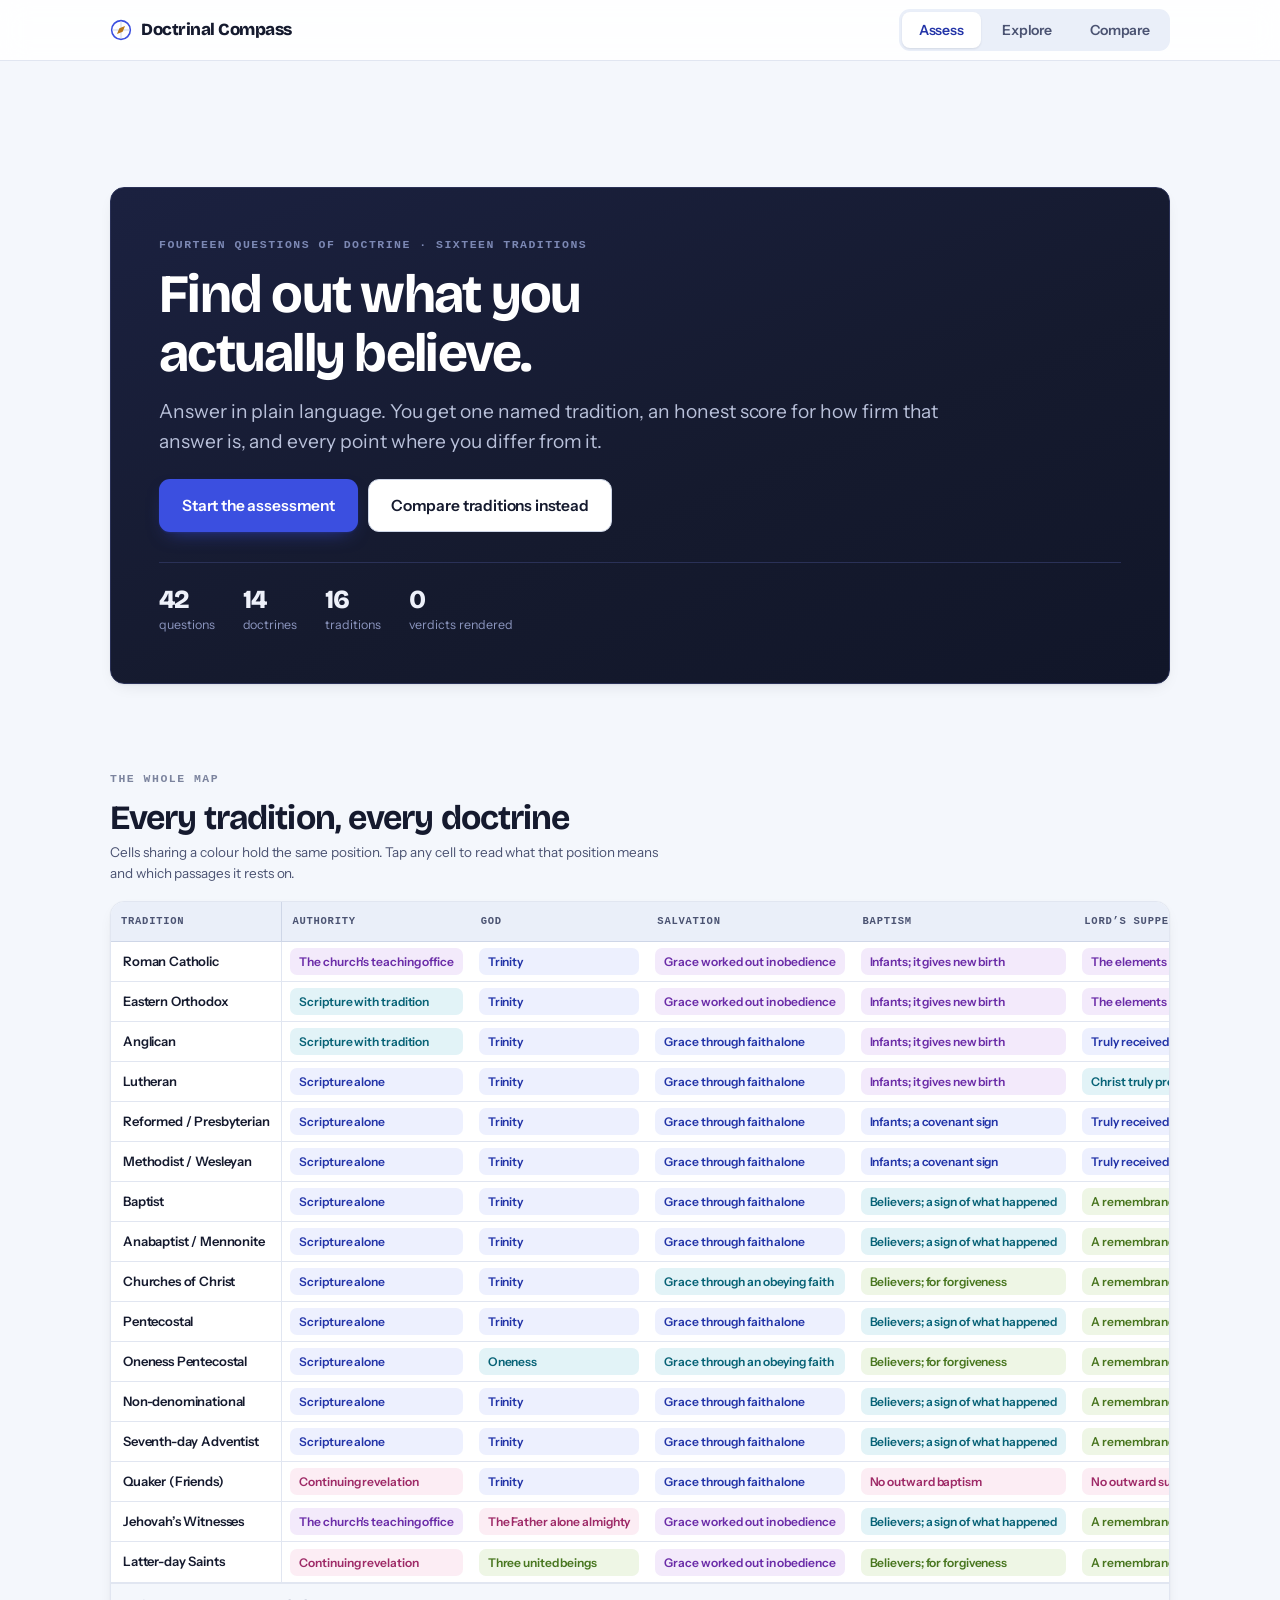
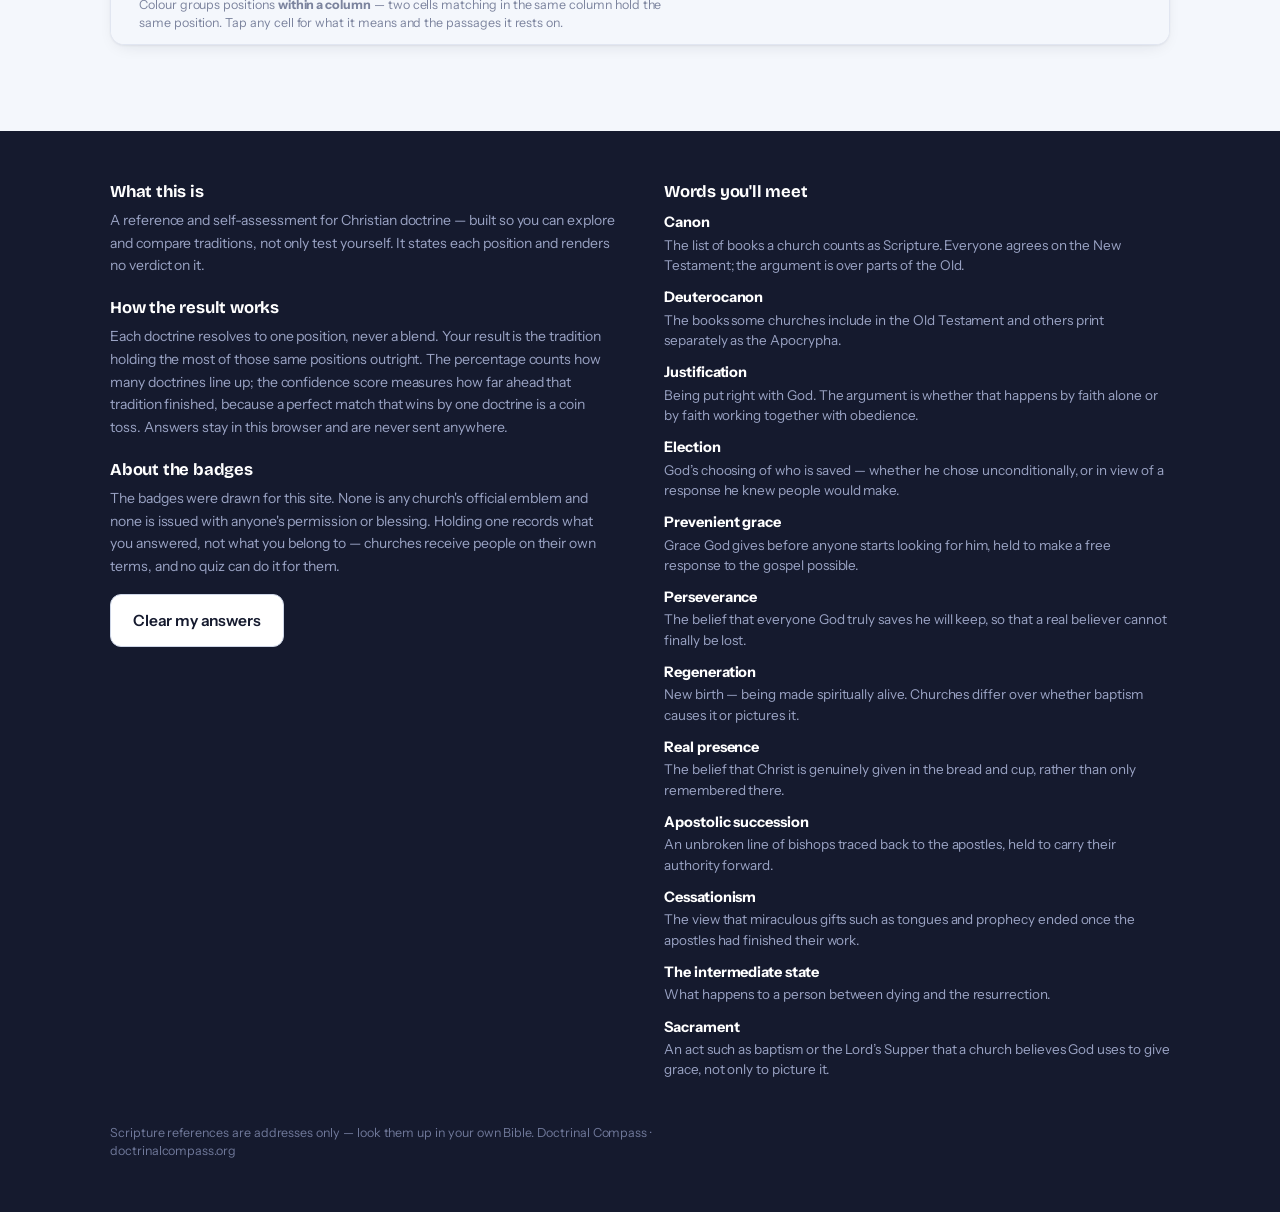
==== commit a42a0bd0: "Rename index (4).html to index.html" ====
--- a/public/index.html
+++ b/public/index.html
@@ -343,6 +343,61 @@
 .site-foot{background:var(--ink);color:#9AA3C4;padding-block:clamp(30px,5vw,52px);font-size:14px}
 .site-foot a{color:#C3CBE6}
 .site-foot h4{color:#fff;margin-bottom:8px}
+
+/* ---------- badges ---------- */
+.badge-svg{display:block;height:auto}
+.badge-hold{display:flex;gap:clamp(14px,3vw,26px);align-items:center;flex-wrap:wrap}
+.badge-hold .badge-svg{flex:none}
+.badge-unclaimed{opacity:.55}
+.badge-motif{font-family:var(--mono);font-size:11px;letter-spacing:.09em;text-transform:uppercase;color:var(--ink-3)}
+.badge-slot{
+  display:flex;gap:16px;align-items:center;width:100%;text-align:left;cursor:pointer;
+  background:var(--paper);border:1px solid var(--line);border-radius:var(--r);
+  padding:clamp(14px,2.4vw,20px);box-shadow:var(--shadow);
+  transition:border-color .14s,box-shadow .14s;
+}
+.badge-slot:hover{border-color:var(--line-2);box-shadow:var(--shadow-lg)}
+.badge-claimed-tag{
+  display:inline-flex;align-items:center;gap:6px;padding:3px 9px;border-radius:999px;
+  font-family:var(--mono);font-size:10.5px;font-weight:700;letter-spacing:.08em;text-transform:uppercase;
+  background:var(--gold-wash);color:var(--gold);
+}
+
+/* ---------- confidence ---------- */
+.conf{margin-top:18px}
+.conf-top{display:flex;align-items:baseline;gap:10px;flex-wrap:wrap}
+.conf-n{font-family:var(--display);font-weight:800;font-size:24px;letter-spacing:-.03em;line-height:1}
+.conf-name{font-weight:700;font-size:14.5px;letter-spacing:-.012em}
+.conf-bar{height:8px;border-radius:99px;background:var(--wash-2);overflow:hidden;margin-top:9px}
+.card-dark .conf-bar{background:#2A3157}
+.conf-fill{height:100%;border-radius:99px;background:currentColor;transition:width .5s ease}
+.conf-why{margin-top:12px;display:grid;gap:6px}
+.conf-why li{display:flex;gap:8px;align-items:flex-start;font-size:13.5px;line-height:1.45;list-style:none}
+.conf-why .m{flex:none;font-family:var(--mono);font-weight:700;font-size:13px;line-height:1.35}
+
+/* ---------- dealbreakers ---------- */
+.db-card{border:1px solid var(--line);border-radius:12px;padding:15px 16px;background:var(--paper)}
+.db-card.on{border-color:var(--band-4);background:#FDF3EC}
+.db-sides{display:grid;gap:10px;margin:11px 0 13px}
+@media (min-width:640px){ .db-sides{grid-template-columns:1fr 1fr} }
+.db-side{padding:10px 12px;border-radius:9px;background:var(--wash);border:1px solid var(--line)}
+.db-side.mine{background:var(--primary-wash);border-color:#C9D2FB}
+.db-label{font-family:var(--mono);font-size:10.5px;font-weight:700;letter-spacing:.08em;text-transform:uppercase;color:var(--ink-3);margin-bottom:3px}
+.db-pos{font-weight:700;font-size:14.5px;letter-spacing:-.012em;margin-bottom:3px}
+.db-row{display:flex;gap:8px;flex-wrap:wrap}
+.db-btn{
+  flex:1;min-width:150px;padding:10px 12px;border-radius:9px;border:1.5px solid var(--line);
+  background:var(--paper);cursor:pointer;font-size:13.5px;font-weight:600;color:var(--ink-2);
+  transition:border-color .13s,background .13s,color .13s;
+}
+.db-btn[aria-pressed="true"]{border-color:var(--band-4);background:var(--band-4);color:#fff}
+.db-btn.keep[aria-pressed="true"]{border-color:var(--band-1);background:var(--band-1)}
+.db-out{margin-top:16px;padding:14px 16px;border-radius:12px;background:var(--wash-2);border:1px solid var(--line-2)}
+
+/* ---------- ranked rows ---------- */
+.rank-row{display:flex;gap:14px;align-items:center;flex-wrap:wrap;padding:11px 0;border-bottom:1px solid var(--line)}
+.rank-row:last-child{border-bottom:0}
+.rank-pct{font-family:var(--display);font-weight:800;font-size:19px;letter-spacing:-.028em;min-width:52px}
 </style>
 </head>
 <body>
@@ -372,12 +427,15 @@
 
   <!-- start screen -->
   <div id="assess-start">
+    <div class="wrap" style="padding-top:var(--gutter)">
+      <div id="home-badge"></div>
+    </div>
     <div class="wrap section">
       <div class="card card-dark" style="padding:clamp(24px,4.6vw,48px)">
         <p class="eyebrow">Fourteen questions of doctrine · Sixteen traditions</p>
         <h1>Find out what you<br>actually believe.</h1>
-        <p class="lede" style="margin-top:14px">Answer in plain language. You get one named tradition — not a
-        percentage blend — plus every point where you differ from it.</p>
+        <p class="lede" style="margin-top:14px">Answer in plain language. You get one named tradition, an honest
+        score for how firm that answer is, and every point where you differ from it.</p>
         <div class="btn-row" style="margin-top:22px">
           <button class="btn btn-primary" id="btn-start">Start the assessment</button>
           <button class="btn btn-ghost" data-goto="compare">Compare traditions instead</button>
@@ -433,10 +491,19 @@
         <div id="res-tie" class="hidden" style="margin-top:16px;padding:13px 15px;background:#232A4E;border-radius:11px">
           <p class="small" id="res-tie-text" style="color:#C3CBE6"></p>
         </div>
+        <div id="res-conf" style="margin-top:20px;padding-top:20px;border-top:1px solid #2A3157"></div>
         <div class="btn-row" style="margin-top:24px">
           <button class="btn btn-ghost" data-goto="compare">Compare it with another tradition</button>
           <button class="btn btn-quiet" id="btn-retake" style="color:#B9C1DA">Retake</button>
         </div>
+      </div>
+
+      <div class="card" id="res-badge-card" style="margin-top:var(--gap)">
+        <p class="eyebrow">Your badge</p>
+        <h3 style="margin-bottom:4px">Something to mark where you landed</h3>
+        <p class="meter-caption" style="margin-bottom:16px">A badge records what you believe, not what you belong to.
+        Nobody joins a church by taking a quiz. You can hold one at a time, and swap it whenever you like.</p>
+        <div id="res-badge"></div>
       </div>
 
       <div class="card" style="margin-top:var(--gap)">
@@ -447,11 +514,21 @@
         <div id="res-axes"></div>
       </div>
 
+      <div class="card hidden" id="res-db-card" style="margin-top:var(--gap)">
+        <p class="eyebrow">The gap</p>
+        <h3 style="margin-bottom:4px">Could you live with the difference?</h3>
+        <p class="meter-caption" style="margin-bottom:18px">Every doctrine below is one where you and this tradition
+        genuinely part company, explained in plain words on both sides. Mark the ones you couldn't accept and the
+        site will find who agrees with you on those.</p>
+        <div id="res-db" class="stack" style="--gap:12px"></div>
+        <div id="res-db-out"></div>
+      </div>
+
       <div class="card" style="margin-top:var(--gap)">
         <p class="eyebrow">Everyone else</p>
         <h3 style="margin-bottom:4px">How the other fifteen line up</h3>
-        <p class="meter-caption" style="margin-bottom:14px">Counted as whole doctrines matched out of fourteen —
-        no weighting, no percentage.</p>
+        <p class="meter-caption" style="margin-bottom:14px">The percentage is how many of the doctrines you settled
+        line up with that tradition — a measure of overlap, not a claim that you are part of it.</p>
         <div id="res-rank" class="stack"></div>
       </div>
     </div>
@@ -515,7 +592,13 @@
         and compare traditions, not only test yourself. It states each position and renders no verdict on it.</p>
         <h4 style="margin-top:22px">How the result works</h4>
         <p style="color:#9AA3C4">Each doctrine resolves to one position, never a blend. Your result is the tradition
-        holding the most of those same positions outright. Answers stay in this browser and are never sent anywhere.</p>
+        holding the most of those same positions outright. The percentage counts how many doctrines line up; the
+        confidence score measures how far ahead that tradition finished, because a perfect match that wins by one
+        doctrine is a coin toss. Answers stay in this browser and are never sent anywhere.</p>
+        <h4 style="margin-top:22px">About the badges</h4>
+        <p style="color:#9AA3C4">The badges were drawn for this site. None is any church's official emblem and none
+        is issued with anyone's permission or blessing. Holding one records what you answered, not what you belong
+        to — churches receive people on their own terms, and no quiz can do it for them.</p>
         <div class="btn-row" style="margin-top:16px">
           <button class="btn btn-ghost" id="btn-clear">Clear my answers</button>
         </div>
@@ -788,6 +871,37 @@
   if(r>=.5)return BANDS[2]; if(r>=.28)return BANDS[3];
   return BANDS[4];
 }
+
+/* Confidence in the RESULT itself — not in any tradition. Driven mainly by
+   the margin between first and second place, because a 14/14 result with a
+   one-doctrine lead is a coin toss, not a certainty. */
+const CBANDS = [
+ {n:'High confidence', v:'--band-1', d:'Your answers point clearly at one tradition and not at its neighbours.'},
+ {n:'Fair confidence', v:'--band-2', d:'The result holds, but another tradition is not far behind it.'},
+ {n:'Low confidence',  v:'--band-3', d:'Several traditions fit you almost equally well. Treat this as a lead, not a label.'},
+ {n:'Provisional',     v:'--band-5', d:'There is not enough here yet to name one tradition with any confidence.'}
+];
+
+/* Badges. Drawn for this site — none of these is any church's official mark,
+   and wearing one is a note about what you believe, not a claim of membership. */
+const BADGES = {
+ catholic:{c:'#B8781A',motif:'Crossed keys',why:'The keys given to Peter — the teaching authority this church understands itself to carry.',d:'<circle cx=\'16\' cy=\'14\' r=\'4.2\'/><path d=\'M19.1 17.1 32 30\'/><path d=\'M28.4 30.6l3.6 3.6M32 27l3.6 3.6\'/><circle cx=\'32\' cy=\'14\' r=\'4.2\'/><path d=\'M28.9 17.1 16 30\'/><path d=\'M19.6 30.6 16 34.2M16 27l-3.6 3.6\'/>'},
+ orthodox:{c:'#A8442E',motif:'Three-bar cross',why:'The three-bar cross of the Christian East, unchanged since the councils.',d:'<path d=\'M24 8v32\'/><path d=\'M18 14h12\'/><path d=\'M12.5 21h23\'/><path d=\'M17.5 32.5 30.5 27\'/>'},
+ anglican:{c:'#8E3A5E',motif:'Budded cross',why:'A budded cross — Scripture, the early church and common prayer held together.',d:'<path d=\'M24 12.5v23M12.5 24h23\'/><circle cx=\'24\' cy=\'10\' r=\'2.7\'/><circle cx=\'24\' cy=\'38\' r=\'2.7\'/><circle cx=\'10\' cy=\'24\' r=\'2.7\'/><circle cx=\'38\' cy=\'24\' r=\'2.7\'/>'},
+ lutheran:{c:'#B93544',motif:'Rose, heart and cross',why:'A rose about a heart about a cross: faith laying hold of Christ crucified.',d:'<circle cx=\'24\' cy=\'24\' r=\'14.5\'/><path d=\'M24 33.5c-5.4-4.3-8.6-6.9-8.6-10.6a4.5 4.5 0 0 1 8.6-1.8 4.5 4.5 0 0 1 8.6 1.8c0 3.7-3.2 6.3-8.6 10.6z\'/><path d=\'M24 16.5v8M20.7 20h6.6\'/>'},
+ reformed:{c:'#C05A1E',motif:'The burning bush',why:'The bush that burned and was not consumed — God calling, and preserving, his own.',d:'<path d=\'M24 8.5c4.2 6.2 8 8.4 8 14a8 8 0 0 1-16 0c0-5.6 3.8-7.8 8-14z\'/><path d=\'M24 38.5V23M24 28l-4.8-3.6M24 32l4.8-3.6\'/><path d=\'M14 38.5h20\'/>'},
+ methodist:{c:'#C4531F',motif:'The warmed heart',why:'A heart with a flame above it, for a faith that has to be felt as well as held.',d:'<path d=\'M24 39.5c-7.4-5.8-11.6-9.4-11.6-14.6a6.1 6.1 0 0 1 11.6-2.4 6.1 6.1 0 0 1 11.6 2.4c0 5.2-4.2 8.8-11.6 14.6z\'/><path d=\'M24 17.6c2.5-3.2 4.2-4.4 4.2-7.3 0-2.3-1.7-3.8-4.2-5.3-2.5 1.5-4.2 3-4.2 5.3 0 2.9 1.7 4.1 4.2 7.3z\'/>'},
+ baptist:{c:'#1C6FA8',motif:'Cross above the water',why:'A cross standing over the water, for a church of the baptised who have believed.',d:'<path d=\'M24 6.5v20M16.5 14h15\'/><path d=\'M9 31c3.75 0 3.75 3 7.5 3s3.75-3 7.5-3 3.75 3 7.5 3 3.75-3 7.5-3\'/><path d=\'M9 38c3.75 0 3.75 3 7.5 3s3.75-3 7.5-3 3.75 3 7.5 3 3.75-3 7.5-3\'/>'},
+ anabaptist:{c:'#4A7C3F',motif:'Olive branch',why:'An olive branch, for a people who follow Christ in peace and refuse the sword.',d:'<path d=\'M11 37C15 25 24 16 37 11\'/><path d=\'M20.5 24.5c-.4-3.4 1-6.2 3.6-7.6M20.5 24.5c-3.3-.9-6.2.1-7.9 2.4\'/><path d=\'M27 19c-.9-3.3.1-6.2 2.4-7.9M27 19c-3.4-.4-6.2 1-7.6 3.6\'/>'},
+ cofc:{c:'#3B4FE0',motif:'The open Bible',why:'An open Bible and nothing beside it — no creed, no headquarters.',d:'<path d=\'M24 17v21\'/><path d=\'M24 17c-4.2-3-9.8-3.9-13.5-3.1v21c3.7-.8 9.3.1 13.5 3.1z\'/><path d=\'M24 17c4.2-3 9.8-3.9 13.5-3.1v21c-3.7-.8-9.3.1-13.5 3.1z\'/>'},
+ pentecostal:{c:'#C43B7A',motif:'Tongues of fire',why:'Tongues of fire over the gathered church, as at Pentecost.',d:'<path d=\'M24 8.5c2.9 3.9 4.9 5.6 4.9 9.2a4.9 4.9 0 0 1-9.8 0c0-3.6 2-5.3 4.9-9.2z\'/><path d=\'M12.8 18c2.2 2.9 3.7 4.2 3.7 6.9a3.7 3.7 0 0 1-7.4 0c0-2.7 1.5-4 3.7-6.9z\'/><path d=\'M35.2 18c2.2 2.9 3.7 4.2 3.7 6.9a3.7 3.7 0 0 1-7.4 0c0-2.7 1.5-4 3.7-6.9z\'/><path d=\'M11 37h26\'/>'},
+ oneness:{c:'#8543C6',motif:'One flame, one ring',why:'One flame within one unbroken ring — one God, who is Jesus Christ.',d:'<circle cx=\'24\' cy=\'24\' r=\'15\'/><path d=\'M24 13.5c3.6 4.9 6 7 6 11.4a6 6 0 0 1-12 0c0-4.4 2.4-6.5 6-11.4z\'/>'},
+ evangelical:{c:'#5A6485',motif:'Cross in an open circle',why:'A plain cross in an open circle: the cross fixed, the structure deliberately light.',d:'<circle cx=\'24\' cy=\'24\' r=\'15\' stroke-dasharray=\'4.5 5.5\'/><path d=\'M24 12v24M15 21h18\'/>'},
+ adventist:{c:'#0C8AA3',motif:'Seven rays from the word',why:'Seven rays out of the open word — the seventh day, and Scripture as the only creed.',d:'<path d=\'M24 30.5v9\'/><path d=\'M24 30.5c-3.6-2.5-8.6-3.2-11.4-2.5v9c2.8-.7 7.8.1 11.4 2.5z\'/><path d=\'M24 30.5c3.6-2.5 8.6-3.2 11.4-2.5v9c-2.8-.7-7.8.1-11.4 2.5z\'/><path d=\'M24 25V12M20.9 25.3 18.6 13.8M27.1 25.3l2.3-11.5M18.1 26.3 12.9 17.1M29.9 26.3l5.2-9.2M15.8 28.2 8.4 22.9M32.2 28.2l7.4-5.3\'/>'},
+ quaker:{c:'#6B7A2C',motif:'The inward light',why:'A candle inside a quiet halo, for the inward light that needs no priest.',d:'<circle cx=\'24\' cy=\'19\' r=\'9.5\' stroke-dasharray=\'2.5 4.2\'/><path d=\'M24 12.5c2.6 3.4 4.3 4.9 4.3 7.9a4.3 4.3 0 0 1-8.6 0c0-3 1.7-4.5 4.3-7.9z\'/><path d=\'M24 24.5V37\'/><path d=\'M17.5 37h13\'/>'},
+ jw:{c:'#0C7F58',motif:'The open scroll',why:'An open scroll under light, for a people defined by what they read in it.',d:'<path d=\'M14 19.5c-2.2 0-2.2 3.2 0 3.2h20c2.2 0 2.2-3.2 0-3.2z\'/><path d=\'M14 22.7v12.6h20V22.7\'/><path d=\'M14 35.3c-2.2 0-2.2 3.2 0 3.2h20c2.2 0 2.2-3.2 0-3.2\'/><path d=\'M19 27h10M19 31h10\'/><path d=\'M24 15.5V8M17 16.5l-3.4-4.6M31 16.5l3.4-4.6\'/>'},
+ lds:{c:'#2B4FA8',motif:'Added scripture',why:'Two books beneath rays — the Bible, and scripture given again in the latter days.',d:'<path d=\'M24 26.5v13\'/><path d=\'M24 26.5c-3.9-2.7-9.3-3.5-12.4-2.7v13c3.1-.8 8.5-.1 12.4 2.7z\'/><path d=\'M24 26.5c3.9-2.7 9.3-3.5 12.4-2.7v13c-3.1-.8-8.5-.1-12.4 2.7z\'/><path d=\'M14.2 22c2.7-1.5 6.6-1.9 9.8-.7 3.2-1.2 7.1-.8 9.8.7\' opacity=\'.5\'/><path d=\'M24 17.5V8.5M16.6 19 12.4 12.6M31.4 19l4.2-6.4\'/>'}
+};
 </script>
 <script>
 /* ============================================================
@@ -854,6 +968,69 @@
     +'<span class="band-name">'+esc(b.n)+'</span>'
     +'<span class="band-count">'+matched+' of '+total+'</span></div>'
     +'<p class="meter-caption">'+esc(b.d)+'</p></div>';
+}
+const pct=(m,t)=>t?Math.round(m/t*100):0;
+
+/* ---------- badges ---------- */
+const BSTORE='dc.badge.v5', DBSTORE='dc.dealbreakers.v5';
+let badge=null, dealbreakers=[];
+function loadExtras(){
+  try{badge=JSON.parse(localStorage.getItem(BSTORE))||null}catch(e){badge=null}
+  try{dealbreakers=JSON.parse(localStorage.getItem(DBSTORE))||[]}catch(e){dealbreakers=[]}
+}
+function saveBadge(){ try{ badge?localStorage.setItem(BSTORE,JSON.stringify(badge)):localStorage.removeItem(BSTORE) }catch(e){} }
+function saveDB(){ try{localStorage.setItem(DBSTORE,JSON.stringify(dealbreakers))}catch(e){} }
+loadExtras();
+
+function badgeSVG(id,h,claimed){
+  const b=BADGES[id], c=claimed?b.c:'#9AA3C4';
+  return '<svg class="badge-svg'+(claimed?'':' badge-unclaimed')+'" viewBox="40 22 110 144" height="'+h+'" width="'+Math.round(h*0.764)+'" aria-hidden="true">'
+   +'<path d="M95 26 L146 44 V96 C146 128 124 150 95 162 C66 150 44 128 44 96 V44 Z" fill="'+c+'14" stroke="'+c+'" stroke-width="2.6"/>'
+   +'<g transform="translate(72.9,66) scale(.92)" fill="none" stroke="'+c+'" stroke-width="2.8" stroke-linecap="round" stroke-linejoin="round">'+b.d+'</g></svg>';
+}
+
+/* ---------- confidence in the result ---------- */
+function confidence(res,r){
+  const top=r[0], tied=r.filter(x=>x.m===top.m), next=r.find(x=>x.m<top.m);
+  const margin = next ? top.m-next.m : top.m;
+  const skipped = AXES.length-res.total;
+  const split = res.order.filter(id=>res.detail[id]&&res.detail[id].split).length;
+  const near = r.filter(x=>x!==top&&x.m>=top.m-1).length;
+  let s=100; const why=[];
+
+  if(tied.length>1){ s-=46;
+    why.push(['down',tied.length+' traditions are level at the top. Nothing in your answers separates them.']); }
+  else if(margin<=1){ s-=34;
+    why.push(['down','Only one doctrine separates '+top.t.n+' from '+next.t.n+'. Change a single answer and the result changes.']); }
+  else if(margin===2){ s-=17;
+    why.push(['down','Two doctrines separate this from the runner-up.']); }
+  else { why.push(['up',margin+' doctrines clear of the next tradition.']); }
+
+  if(near>=3){ s-=12; why.push(['down',near+' traditions sit within one doctrine of your result.']); }
+  if(skipped){ s-=Math.min(30,skipped*7);
+    why.push(['down',skipped+' doctrine'+(skipped>1?'s were':' was')+' left unanswered, so '+(skipped>1?'they are':'it is')+' not counted at all.']); }
+  if(split){ s-=Math.min(26,split*10);
+    why.push(['down','Your answers pulled in different directions on '+split+' doctrine'+(split>1?'s':'')+'.']); }
+  if(!skipped&&!split&&margin>=3){ why.push(['up','You answered everything, and your answers were internally consistent.']); }
+
+  /* Hard ceilings. A result that wins by one doctrine is a coin toss however
+     many doctrines matched, so it can never be reported as a firm answer. */
+  if(tied.length>2)      s=Math.min(s,30);
+  else if(tied.length>1) s=Math.min(s,40);
+  else if(margin<=1)     s=Math.min(s,50);
+
+  s=Math.max(3,Math.min(100,Math.round(s)));
+  const band = s>=78?CBANDS[0] : s>=58?CBANDS[1] : s>=36?CBANDS[2] : CBANDS[3];
+  return {score:s,band,why,margin,tied,skipped,split};
+}
+function confMark(cf,dark){
+  return '<div class="conf" style="color:var('+cf.band.v+')">'
+   +'<div class="conf-top"><span class="conf-n">'+cf.score+'%</span><span class="conf-name">'+esc(cf.band.n)+'</span></div>'
+   +'<div class="conf-bar"><div class="conf-fill" style="width:'+cf.score+'%"></div></div>'
+   +'<p class="meter-caption"'+(dark?' style="color:#8B95BE"':'')+'>How much weight this result carries — measured from how far ahead it is, not from how many doctrines matched. '+esc(cf.band.d)+'</p>'
+   +'<ul class="conf-why" style="padding:0;margin:12px 0 0">'+cf.why.map(w=>
+      '<li'+(dark?' style="color:#C3CBE6"':' style="color:var(--ink-2)"')+'><span class="m" style="color:var('+(w[0]==='up'?'--band-1':'--band-4')+')">'+(w[0]==='up'?'▲':'▼')+'</span><span>'+esc(w[1])+'</span></li>').join('')
+   +'</ul></div>';
 }
 
 /* ---------- matrix (signature element) ---------- */
@@ -900,7 +1077,10 @@
       extra='<div style="margin-top:12px;padding-top:12px;border-top:1px solid var(--line)">'+bandMark(m,res.total)+'</div>';
     }
     return '<button class="trad-card" data-t="'+t.id+'">'
-      +'<div class="trad-name">'+esc(t.n)+'</div>'
+      +'<div style="display:flex;gap:12px;align-items:flex-start;margin-bottom:8px">'
+      +badgeSVG(t.id,52,true)
+      +'<div style="flex:1;min-width:0"><div class="trad-name" style="margin-bottom:2px">'+esc(t.n)+'</div>'
+      +'<div class="badge-motif">'+esc(BADGES[t.id].motif)+'</div></div></div>'
       +'<p class="small" style="margin-bottom:12px">'+esc(t.b)+'</p>'
       +authMark(t.loc)
       +'<p class="meter-caption">Where this tradition puts final authority.</p>'
@@ -917,7 +1097,11 @@
       +'<div style="display:inline-block;padding:4px 10px;border-radius:7px;font-weight:700;font-size:14px;background:'+c.bg+';color:'+c.fg+'">'+esc(p.n)+'</div>'
       +'<p class="small" style="margin-top:6px">'+esc(p.g)+'</p></div>';
   }).join('');
-  openPanel('<h3 style="margin-bottom:8px">'+esc(t.n)+'</h3>'
+  openPanel('<div style="display:flex;gap:14px;align-items:center;margin-bottom:12px">'
+    +badgeSVG(id,64,true)
+    +'<div><h3 style="margin-bottom:2px">'+esc(t.n)+'</h3>'
+    +'<div class="badge-motif">'+esc(BADGES[id].motif)+'</div></div></div>'
+    +'<p class="tiny" style="margin-bottom:10px">'+esc(BADGES[id].why)+'</p>'
     +'<p style="color:var(--ink-2)">'+esc(t.b)+'</p>'
     +'<div style="margin-top:16px">'+authMark(t.loc)
     +'<p class="meter-caption">'+esc(LOCUS[t.loc].d)+'</p></div>'
@@ -994,9 +1178,11 @@
 $('#btn-back').onclick=()=>{ if(cursor>0){cursor--;showQ();} };
 $('#btn-skip').onclick=()=>{ delete answers[cursor]; save(); next(); };
 $('#btn-quit').onclick=()=>{ $('#assess-quiz').classList.add('hidden'); $('#assess-start').classList.remove('hidden'); };
-$('#btn-retake').onclick=()=>{ answers={}; save(); startQuiz(); };
+$('#btn-retake').onclick=()=>{ answers={}; save(); dealbreakers=[]; saveDB(); startQuiz(); };
 $('#btn-clear').onclick=()=>{
   answers={}; save();
+  dealbreakers=[]; saveDB();
+  badge=null; saveBadge(); renderHomeBadge();
   $('#assess-quiz').classList.add('hidden'); $('#assess-result').classList.add('hidden');
   $('#assess-start').classList.remove('hidden');
   setView('assess');
@@ -1042,13 +1228,16 @@
   if(!res.total){
     $('#res-name').textContent='Nothing to go on yet';
     $('#res-line').textContent='You skipped every question. Answer at least a few and a result will appear.';
-    $('#res-axes').innerHTML=''; $('#res-rank').innerHTML=''; return;
+    $('#res-axes').innerHTML=''; $('#res-rank').innerHTML='';
+    $('#res-conf').innerHTML=''; $('#res-badge').innerHTML='';
+    $('#res-db-card').classList.add('hidden'); return;
   }
-  const r=rank(res), top=r[0], ties=r.filter(x=>x.m===top.m);
+  const r=rank(res), top=r[0], ties=r.filter(x=>x.m===top.m), cf=confidence(res,r);
 
   $('#res-name').textContent=top.t.n;
   $('#res-line').textContent='You hold its position outright on '+top.m+' of the '+res.total
-    +' doctrines you settled'+(top.m===res.total?'. There is nothing you disagree with it on.':'.');
+    +' doctrines you settled — '+pct(top.m,res.total)+'% of them'
+    +(top.m===res.total?'. There is nothing you disagree with it on.':'.');
 
   if(ties.length>1){
     $('#res-tie').classList.remove('hidden');
@@ -1056,6 +1245,10 @@
       +ties.slice(1).map(x=>x.t.n).join(', ')+' — the same number of doctrines match. '
       +'Answering the questions you skipped would separate them.';
   } else $('#res-tie').classList.add('hidden');
+
+  $('#res-conf').innerHTML=confMark(cf,true);
+
+  const diffs=res.order.filter(id=>res.pos[id]!==top.t.p[id]);
 
   $('#res-axes').innerHTML=res.order.map(id=>{
     const a=AX(id), mine=a.pos[res.pos[id]], theirs=a.pos[top.t.p[id]];
@@ -1069,11 +1262,173 @@
       +'</div></div>';
   }).join('');
 
+  renderBadgeOffer(top,res,cf);
+  renderDealbreakers(top,res,diffs);
+
   $('#res-rank').innerHTML=r.map(x=>
-    '<div style="display:flex;gap:14px;align-items:center;flex-wrap:wrap;padding:11px 0;border-bottom:1px solid var(--line)">'
-    +'<div style="flex:1;min-width:150px"><div style="font-weight:700;font-size:15px">'+esc(x.t.n)+'</div>'
+    '<div class="rank-row">'
+    +'<span class="rank-pct" style="color:var('+bandFor(x.m,res.total).v+')">'+pct(x.m,res.total)+'%</span>'
+    +'<div style="flex:1;min-width:140px"><div style="font-weight:700;font-size:15px">'+esc(x.t.n)+'</div>'
     +'<div class="tiny">'+esc(LOCUS[x.t.loc].n)+'</div></div>'
     +'<div style="min-width:190px">'+bandMark(x.m,res.total)+'</div></div>').join('');
+}
+
+/* ---------- the badge offer + claim ---------- */
+function renderBadgeOffer(top,res,cf){
+  if(badge && !TR(badge.id)){ badge=null; saveBadge(); }   // stale id from an older build
+  const held = badge && badge.id===top.t.id;
+  const other = badge && badge.id!==top.t.id;
+  $('#res-badge').innerHTML=
+    '<div class="badge-hold">'+badgeSVG(top.t.id,132,!!held)
+    +'<div style="flex:1;min-width:210px">'
+      +'<p class="badge-motif">'+esc(BADGES[top.t.id].motif)+'</p>'
+      +'<h3 style="margin:3px 0 7px">'+esc(top.t.n)+'</h3>'
+      +'<p class="small" style="margin-bottom:12px">'+esc(BADGES[top.t.id].why)+'</p>'
+      +(held
+        ? '<p class="badge-claimed-tag">Claimed</p>'
+          +'<div class="btn-row" style="margin-top:12px"><button class="btn btn-ghost" id="btn-badge-view">View badge</button>'
+          +'<button class="btn btn-quiet" id="btn-badge-drop">Release it</button></div>'
+        : '<button class="btn btn-primary" id="btn-badge-claim">Review and claim this badge</button>'
+          +(other?'<p class="tiny" style="margin-top:9px">You are currently wearing the '+esc(TR(badge.id).n)+' badge. Claiming this one replaces it.</p>':'')
+          +'<p class="tiny" style="margin-top:9px">You will see exactly why it was offered before you accept it.</p>')
+    +'</div></div>';
+
+  if(held){
+    $('#btn-badge-view').onclick=()=>badgePanel(top.t.id);
+    $('#btn-badge-drop').onclick=()=>{ badge=null; saveBadge(); renderResult(); renderHomeBadge(); };
+  } else {
+    $('#btn-badge-claim').onclick=()=>claimPanel(top,res,cf);
+  }
+}
+
+function claimPanel(top,res,cf){
+  const diffs=res.order.filter(id=>res.pos[id]!==top.t.p[id]);
+  openPanel(
+    '<div style="text-align:center;margin-bottom:6px">'+badgeSVG(top.t.id,120,true)
+    +'<p class="badge-motif" style="margin-top:10px">'+esc(BADGES[top.t.id].motif)+'</p>'
+    +'<h3 style="margin:2px 0 0">'+esc(top.t.n)+'</h3></div>'
+
+    +'<p class="eyebrow" style="margin:20px 0 6px">Why this one was offered</p>'
+    +'<p class="small">You were closest to '+esc(top.t.n)+'. You hold its position outright on '
+    +top.m+' of the '+res.total+' doctrines you settled — '+pct(top.m,res.total)+'% — and that was more than any '
+    +'other tradition on the list. It was not chosen because your answers were right, and no one has judged them.</p>'
+
+    +'<div style="margin-top:16px;padding:13px 15px;background:var(--wash-2);border-radius:11px">'
+      +'<div style="color:var('+cf.band.v+')"><span class="conf-name">'+esc(cf.band.n)+' · '+cf.score+'%</span></div>'
+      +'<p class="small" style="margin-top:5px">'+esc(cf.band.d)+'</p>'
+    +'</div>'
+
+    +(diffs.length
+      ? '<p class="eyebrow" style="margin:20px 0 6px">What you do not share with it</p>'
+        +'<ul style="padding-left:19px;margin:0">'+diffs.map(id=>{
+            const a=AX(id);
+            return '<li class="small" style="margin-bottom:5px"><strong>'+esc(a.n)+'</strong> — you hold '
+              +esc(a.pos[res.pos[id]].n)+'; it holds '+esc(a.pos[top.t.p[id]].n)+'.</li>';
+          }).join('')+'</ul>'
+      : '<p class="small" style="margin-top:20px">There is nothing on the list you disagree with it on.</p>')
+
+    +'<p class="eyebrow" style="margin:20px 0 6px">What the badge means</p>'
+    +'<p class="small">It marks what you believe, not what you belong to. It is not a membership, a baptism or a '
+    +'profession of faith, and this site cannot give you any of those — churches do that, in person, on their own terms. '
+    +'Someone who has never set foot in a '+esc(top.t.n)+' congregation can hold this badge honestly, and someone who '
+    +'has been in one all their life might score somewhere else entirely. It is a note about where your answers landed.</p>'
+
+    +'<div class="btn-row" style="margin-top:22px">'
+    +'<button class="btn btn-primary" id="btn-accept">Accept badge</button>'
+    +'<button class="btn btn-ghost" onclick="closePanel()">Not now</button></div>');
+
+  $('#btn-accept').onclick=()=>{
+    badge={id:top.t.id,m:top.m,total:res.total,pct:pct(top.m,res.total),conf:cf.score,band:cf.band.n,when:Date.now()};
+    saveBadge(); closePanel(); renderResult(); renderHomeBadge();
+  };
+}
+
+function badgePanel(id){
+  const t=TR(id), b=BADGES[id];
+  openPanel(
+    '<div style="text-align:center">'+badgeSVG(id,124,true)
+    +'<p class="badge-motif" style="margin-top:10px">'+esc(b.motif)+'</p>'
+    +'<h3 style="margin:2px 0 0">'+esc(t.n)+'</h3></div>'
+    +'<p class="small" style="margin-top:14px">'+esc(b.why)+'</p>'
+    +(badge&&badge.id===id
+      ? '<p class="eyebrow" style="margin:20px 0 6px">Why you have it</p>'
+        +'<p class="small">You scored closest to '+esc(t.n)+'. You held its position on '+badge.m+' of the '
+        +badge.total+' doctrines you settled, which is '+badge.pct+'%. Confidence in that result was '
+        +badge.conf+'%: '+esc(String(badge.band).toLowerCase())+'. It marks what you believe, not what you belong to.</p>'
+      :'')
+    +'<button class="btn btn-ghost btn-block" style="margin-top:22px" onclick="closePanel()">Close</button>');
+}
+
+/* ---------- dealbreakers ---------- */
+function renderDealbreakers(top,res,diffs){
+  const card=$('#res-db-card');
+  if(!diffs.length){ card.classList.add('hidden'); return; }
+  card.classList.remove('hidden');
+  const before=dealbreakers.length;
+  dealbreakers=dealbreakers.filter(id=>diffs.includes(id));
+  if(dealbreakers.length!==before) saveDB();
+
+  $('#res-db').innerHTML=diffs.map(id=>{
+    const a=AX(id), mine=a.pos[res.pos[id]], theirs=a.pos[top.t.p[id]], on=dealbreakers.includes(id);
+    return '<div class="db-card'+(on?' on':'')+'" data-ax="'+id+'">'
+      +'<div class="cmp-axis">'+esc(a.n)+'</div><div class="tiny">'+esc(a.q)+'</div>'
+      +'<div class="db-sides">'
+        +'<div class="db-side mine"><div class="db-label">You</div><div class="db-pos">'+esc(mine.n)+'</div>'
+        +'<div class="tiny">'+esc(mine.g)+'</div></div>'
+        +'<div class="db-side"><div class="db-label">'+esc(top.t.n)+'</div><div class="db-pos">'+esc(theirs.n)+'</div>'
+        +'<div class="tiny">'+esc(theirs.g)+'</div></div>'
+      +'</div>'
+      +'<div class="db-row">'
+        +'<button class="db-btn keep" data-ax="'+id+'" data-v="0" aria-pressed="'+(!on)+'">I could live with this</button>'
+        +'<button class="db-btn" data-ax="'+id+'" data-v="1" aria-pressed="'+on+'">That is a dealbreaker</button>'
+      +'</div></div>';
+  }).join('');
+
+  $$('#res-db .db-btn').forEach(b=>b.onclick=()=>{
+    const id=b.dataset.ax, want=b.dataset.v==='1';
+    dealbreakers=dealbreakers.filter(x=>x!==id);
+    if(want) dealbreakers.push(id);
+    saveDB(); renderDealbreakers(top,res,diffs);
+  });
+
+  const out=$('#res-db-out');
+  if(!dealbreakers.length){
+    out.innerHTML='<div class="db-out"><p class="small" style="margin:0">Nothing marked as a dealbreaker yet. '
+      +'Mark any difference you could not accept and the site will look for a tradition that agrees with you on it.</p></div>';
+    return;
+  }
+  const ok=TRADITIONS.filter(t=>dealbreakers.every(id=>t.p[id]===res.pos[id]))
+    .map(t=>({t,m:res.order.filter(id=>t.p[id]===res.pos[id]).length}))
+    .sort((a,b)=>b.m-a.m||a.t.n.localeCompare(b.t.n));
+  const names=dealbreakers.map(id=>AX(id).n.toLowerCase()).join(', ');
+
+  out.innerHTML='<div class="db-out">'
+    +'<p class="eyebrow" style="margin-bottom:6px">Holding '+esc(names)+' firm</p>'
+    +(ok.length
+      ? '<p class="small" style="margin:0 0 10px">These traditions hold your position on '
+        +(dealbreakers.length>1?'every one of those doctrines':'that doctrine')+'. The closest is '
+        +'<strong>'+esc(ok[0].t.n)+'</strong> at '+ok[0].m+' of '+res.total+' ('+pct(ok[0].m,res.total)+'%).</p>'
+        +'<div style="display:flex;flex-wrap:wrap;gap:6px">'
+        +ok.slice(0,6).map(x=>'<span class="pill">'+esc(x.t.n)+' · '+pct(x.m,res.total)+'%</span>').join('')+'</div>'
+      : '<p class="small" style="margin:0">No tradition on this list holds your position on all of those at once. '
+        +'That is a real finding, not an error — it means you are holding a combination none of the sixteen holds together.</p>')
+    +'</div>';
+}
+
+/* ---------- home badge slot ---------- */
+function renderHomeBadge(){
+  const host=$('#home-badge');
+  if(!host) return;
+  if(!badge || !BADGES[badge.id]){ host.innerHTML=''; return; }
+  const t=TR(badge.id);
+  host.innerHTML='<button class="badge-slot" id="home-badge-btn">'
+    +badgeSVG(badge.id,66,true)
+    +'<div style="flex:1;min-width:0">'
+      +'<p class="badge-claimed-tag">Your badge</p>'
+      +'<div style="font-family:var(--display);font-weight:700;font-size:17px;letter-spacing:-.02em;margin-top:6px">'+esc(t.n)+'</div>'
+      +'<div class="tiny">Closest match · '+badge.pct+'% · '+esc(String(badge.band).toLowerCase())+'. Tap to see why.</div>'
+    +'</div></button>';
+  $('#home-badge-btn').onclick=()=>badgePanel(badge.id);
 }
 
 /* ---------- glossary ---------- */
@@ -1083,6 +1438,7 @@
 
 /* ---------- boot ---------- */
 renderMatrix($('#home-matrix'), ['authority','god','salvation','baptism','supper','governance']);
+renderHomeBadge();
 const done=answeredCount();
 if(done>=QUESTIONS.length){
   $('#assess-start').classList.add('hidden');
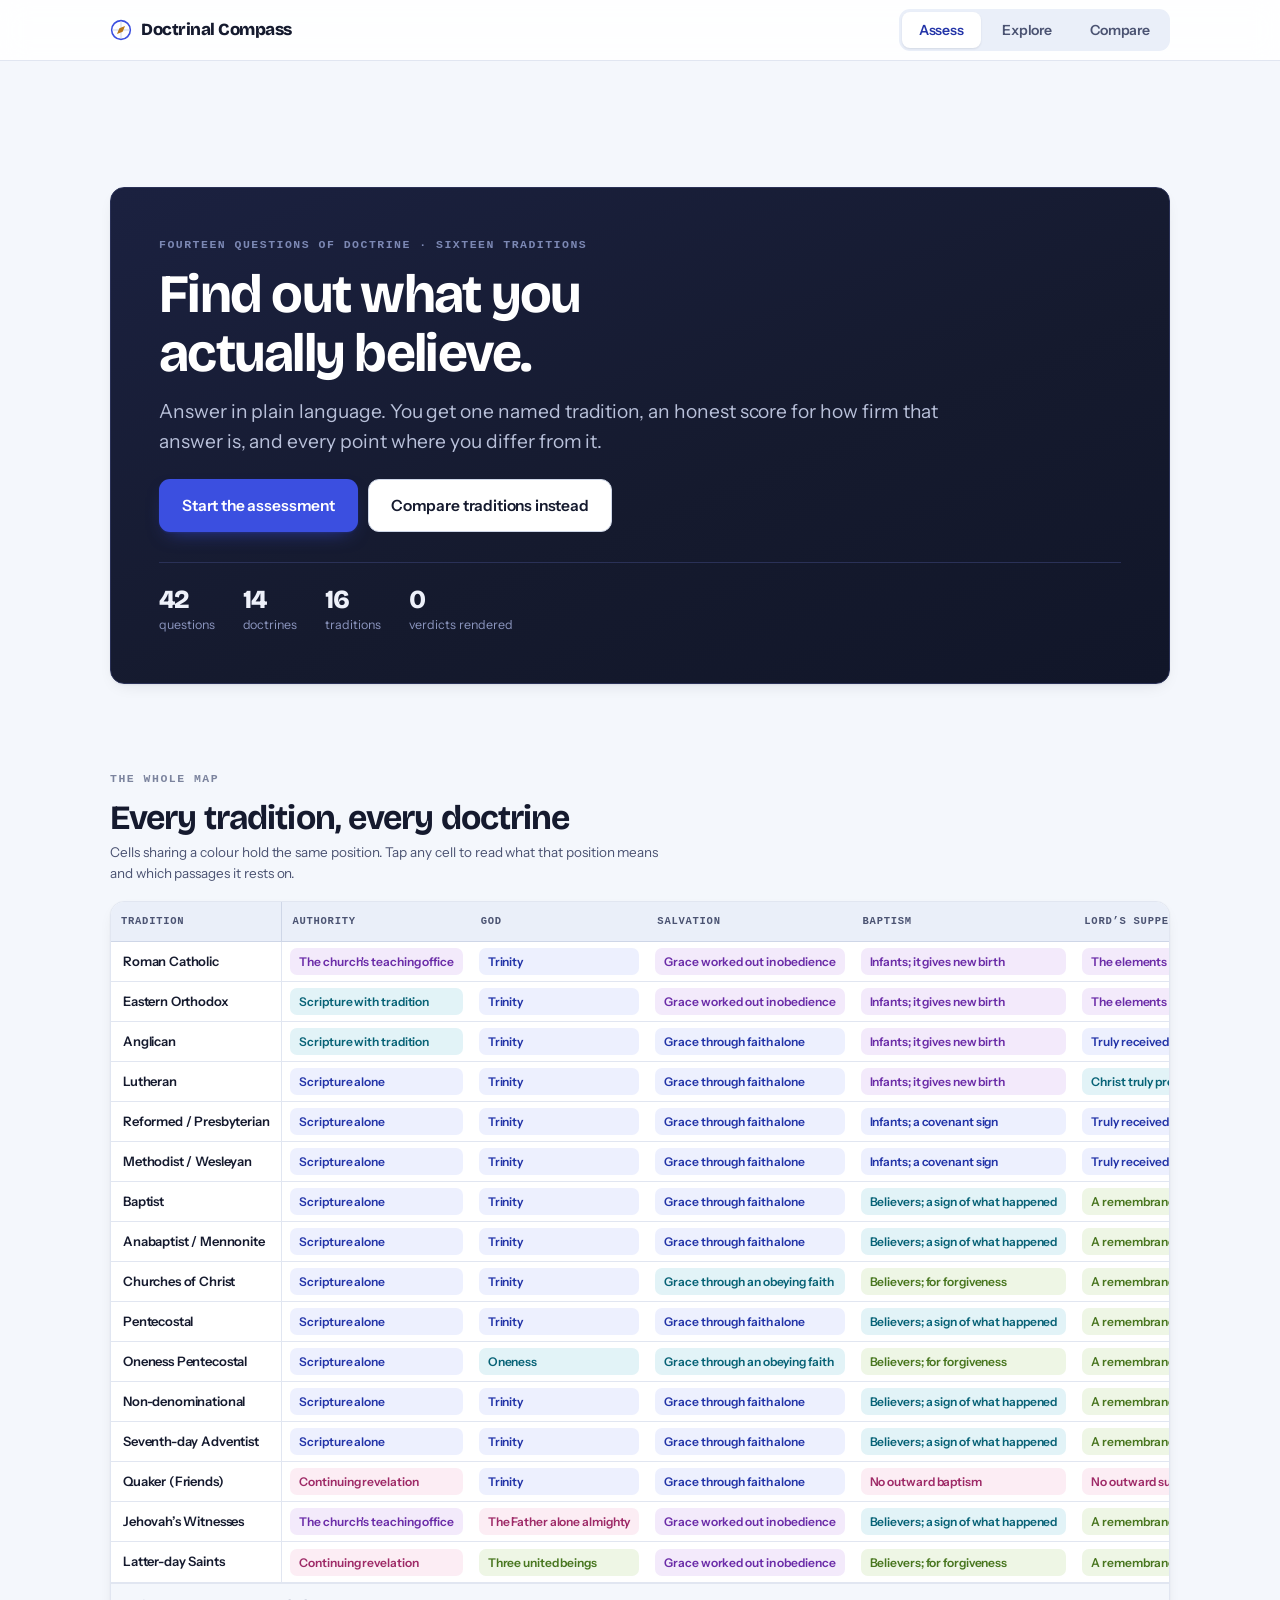
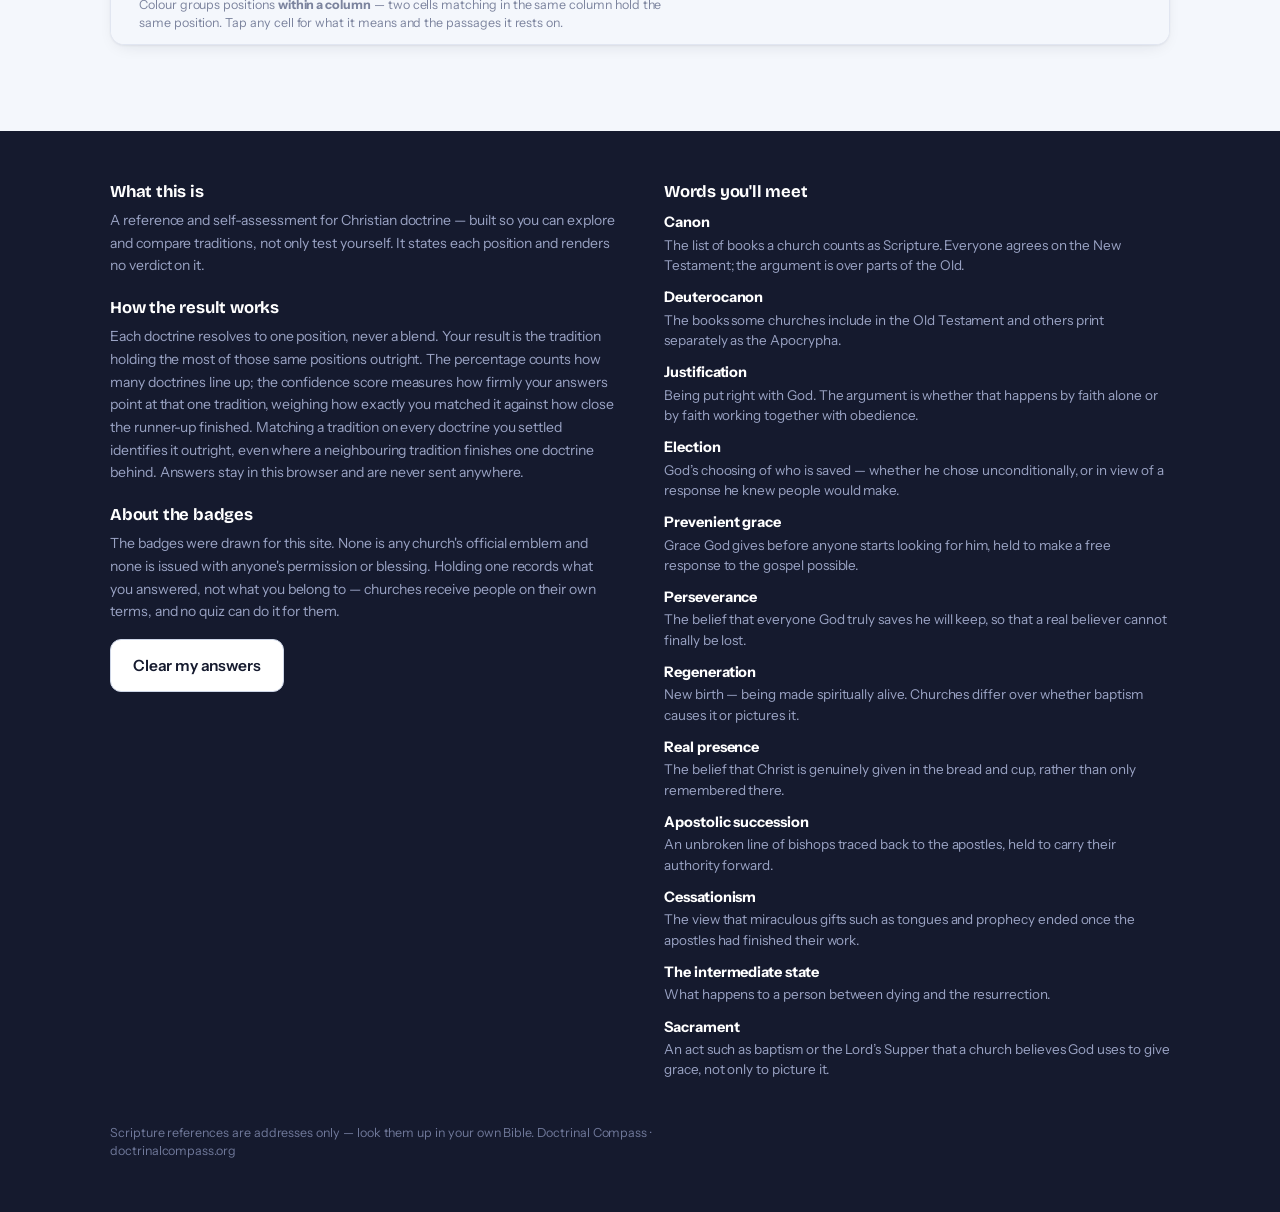
==== commit 8ec1b93f: "Rename index (6).html to public/index.html" ====
--- a/public/index.html
+++ b/public/index.html
@@ -349,7 +349,6 @@
 .badge-hold{display:flex;gap:clamp(14px,3vw,26px);align-items:center;flex-wrap:wrap}
 .badge-hold .badge-svg{flex:none}
 .badge-unclaimed{opacity:.55}
-.badge-motif{font-family:var(--mono);font-size:11px;letter-spacing:.09em;text-transform:uppercase;color:var(--ink-3)}
 .badge-slot{
   display:flex;gap:16px;align-items:center;width:100%;text-align:left;cursor:pointer;
   background:var(--paper);border:1px solid var(--line);border-radius:var(--r);
@@ -593,8 +592,9 @@
         <h4 style="margin-top:22px">How the result works</h4>
         <p style="color:#9AA3C4">Each doctrine resolves to one position, never a blend. Your result is the tradition
         holding the most of those same positions outright. The percentage counts how many doctrines line up; the
-        confidence score measures how far ahead that tradition finished, because a perfect match that wins by one
-        doctrine is a coin toss. Answers stay in this browser and are never sent anywhere.</p>
+        confidence score measures how firmly your answers point at that one tradition, weighing how exactly you
+        matched it against how close the runner-up finished. Matching a tradition on every doctrine you settled
+        identifies it outright, even where a neighbouring tradition finishes one doctrine behind. Answers stay in this browser and are never sent anywhere.</p>
         <h4 style="margin-top:22px">About the badges</h4>
         <p style="color:#9AA3C4">The badges were drawn for this site. None is any church's official emblem and none
         is issued with anyone's permission or blessing. Holding one records what you answered, not what you belong
@@ -885,22 +885,22 @@
 /* Badges. Drawn for this site — none of these is any church's official mark,
    and wearing one is a note about what you believe, not a claim of membership. */
 const BADGES = {
- catholic:{c:'#B8781A',motif:'Crossed keys',why:'The keys given to Peter — the teaching authority this church understands itself to carry.',d:'<circle cx=\'16\' cy=\'14\' r=\'4.2\'/><path d=\'M19.1 17.1 32 30\'/><path d=\'M28.4 30.6l3.6 3.6M32 27l3.6 3.6\'/><circle cx=\'32\' cy=\'14\' r=\'4.2\'/><path d=\'M28.9 17.1 16 30\'/><path d=\'M19.6 30.6 16 34.2M16 27l-3.6 3.6\'/>'},
- orthodox:{c:'#A8442E',motif:'Three-bar cross',why:'The three-bar cross of the Christian East, unchanged since the councils.',d:'<path d=\'M24 8v32\'/><path d=\'M18 14h12\'/><path d=\'M12.5 21h23\'/><path d=\'M17.5 32.5 30.5 27\'/>'},
- anglican:{c:'#8E3A5E',motif:'Budded cross',why:'A budded cross — Scripture, the early church and common prayer held together.',d:'<path d=\'M24 12.5v23M12.5 24h23\'/><circle cx=\'24\' cy=\'10\' r=\'2.7\'/><circle cx=\'24\' cy=\'38\' r=\'2.7\'/><circle cx=\'10\' cy=\'24\' r=\'2.7\'/><circle cx=\'38\' cy=\'24\' r=\'2.7\'/>'},
- lutheran:{c:'#B93544',motif:'Rose, heart and cross',why:'A rose about a heart about a cross: faith laying hold of Christ crucified.',d:'<circle cx=\'24\' cy=\'24\' r=\'14.5\'/><path d=\'M24 33.5c-5.4-4.3-8.6-6.9-8.6-10.6a4.5 4.5 0 0 1 8.6-1.8 4.5 4.5 0 0 1 8.6 1.8c0 3.7-3.2 6.3-8.6 10.6z\'/><path d=\'M24 16.5v8M20.7 20h6.6\'/>'},
- reformed:{c:'#C05A1E',motif:'The burning bush',why:'The bush that burned and was not consumed — God calling, and preserving, his own.',d:'<path d=\'M24 8.5c4.2 6.2 8 8.4 8 14a8 8 0 0 1-16 0c0-5.6 3.8-7.8 8-14z\'/><path d=\'M24 38.5V23M24 28l-4.8-3.6M24 32l4.8-3.6\'/><path d=\'M14 38.5h20\'/>'},
- methodist:{c:'#C4531F',motif:'The warmed heart',why:'A heart with a flame above it, for a faith that has to be felt as well as held.',d:'<path d=\'M24 39.5c-7.4-5.8-11.6-9.4-11.6-14.6a6.1 6.1 0 0 1 11.6-2.4 6.1 6.1 0 0 1 11.6 2.4c0 5.2-4.2 8.8-11.6 14.6z\'/><path d=\'M24 17.6c2.5-3.2 4.2-4.4 4.2-7.3 0-2.3-1.7-3.8-4.2-5.3-2.5 1.5-4.2 3-4.2 5.3 0 2.9 1.7 4.1 4.2 7.3z\'/>'},
- baptist:{c:'#1C6FA8',motif:'Cross above the water',why:'A cross standing over the water, for a church of the baptised who have believed.',d:'<path d=\'M24 6.5v20M16.5 14h15\'/><path d=\'M9 31c3.75 0 3.75 3 7.5 3s3.75-3 7.5-3 3.75 3 7.5 3 3.75-3 7.5-3\'/><path d=\'M9 38c3.75 0 3.75 3 7.5 3s3.75-3 7.5-3 3.75 3 7.5 3 3.75-3 7.5-3\'/>'},
- anabaptist:{c:'#4A7C3F',motif:'Olive branch',why:'An olive branch, for a people who follow Christ in peace and refuse the sword.',d:'<path d=\'M11 37C15 25 24 16 37 11\'/><path d=\'M20.5 24.5c-.4-3.4 1-6.2 3.6-7.6M20.5 24.5c-3.3-.9-6.2.1-7.9 2.4\'/><path d=\'M27 19c-.9-3.3.1-6.2 2.4-7.9M27 19c-3.4-.4-6.2 1-7.6 3.6\'/>'},
- cofc:{c:'#3B4FE0',motif:'The open Bible',why:'An open Bible and nothing beside it — no creed, no headquarters.',d:'<path d=\'M24 17v21\'/><path d=\'M24 17c-4.2-3-9.8-3.9-13.5-3.1v21c3.7-.8 9.3.1 13.5 3.1z\'/><path d=\'M24 17c4.2-3 9.8-3.9 13.5-3.1v21c-3.7-.8-9.3.1-13.5 3.1z\'/>'},
- pentecostal:{c:'#C43B7A',motif:'Tongues of fire',why:'Tongues of fire over the gathered church, as at Pentecost.',d:'<path d=\'M24 8.5c2.9 3.9 4.9 5.6 4.9 9.2a4.9 4.9 0 0 1-9.8 0c0-3.6 2-5.3 4.9-9.2z\'/><path d=\'M12.8 18c2.2 2.9 3.7 4.2 3.7 6.9a3.7 3.7 0 0 1-7.4 0c0-2.7 1.5-4 3.7-6.9z\'/><path d=\'M35.2 18c2.2 2.9 3.7 4.2 3.7 6.9a3.7 3.7 0 0 1-7.4 0c0-2.7 1.5-4 3.7-6.9z\'/><path d=\'M11 37h26\'/>'},
- oneness:{c:'#8543C6',motif:'One flame, one ring',why:'One flame within one unbroken ring — one God, who is Jesus Christ.',d:'<circle cx=\'24\' cy=\'24\' r=\'15\'/><path d=\'M24 13.5c3.6 4.9 6 7 6 11.4a6 6 0 0 1-12 0c0-4.4 2.4-6.5 6-11.4z\'/>'},
- evangelical:{c:'#5A6485',motif:'Cross in an open circle',why:'A plain cross in an open circle: the cross fixed, the structure deliberately light.',d:'<circle cx=\'24\' cy=\'24\' r=\'15\' stroke-dasharray=\'4.5 5.5\'/><path d=\'M24 12v24M15 21h18\'/>'},
- adventist:{c:'#0C8AA3',motif:'Seven rays from the word',why:'Seven rays out of the open word — the seventh day, and Scripture as the only creed.',d:'<path d=\'M24 30.5v9\'/><path d=\'M24 30.5c-3.6-2.5-8.6-3.2-11.4-2.5v9c2.8-.7 7.8.1 11.4 2.5z\'/><path d=\'M24 30.5c3.6-2.5 8.6-3.2 11.4-2.5v9c-2.8-.7-7.8.1-11.4 2.5z\'/><path d=\'M24 25V12M20.9 25.3 18.6 13.8M27.1 25.3l2.3-11.5M18.1 26.3 12.9 17.1M29.9 26.3l5.2-9.2M15.8 28.2 8.4 22.9M32.2 28.2l7.4-5.3\'/>'},
- quaker:{c:'#6B7A2C',motif:'The inward light',why:'A candle inside a quiet halo, for the inward light that needs no priest.',d:'<circle cx=\'24\' cy=\'19\' r=\'9.5\' stroke-dasharray=\'2.5 4.2\'/><path d=\'M24 12.5c2.6 3.4 4.3 4.9 4.3 7.9a4.3 4.3 0 0 1-8.6 0c0-3 1.7-4.5 4.3-7.9z\'/><path d=\'M24 24.5V37\'/><path d=\'M17.5 37h13\'/>'},
- jw:{c:'#0C7F58',motif:'The open scroll',why:'An open scroll under light, for a people defined by what they read in it.',d:'<path d=\'M14 19.5c-2.2 0-2.2 3.2 0 3.2h20c2.2 0 2.2-3.2 0-3.2z\'/><path d=\'M14 22.7v12.6h20V22.7\'/><path d=\'M14 35.3c-2.2 0-2.2 3.2 0 3.2h20c2.2 0 2.2-3.2 0-3.2\'/><path d=\'M19 27h10M19 31h10\'/><path d=\'M24 15.5V8M17 16.5l-3.4-4.6M31 16.5l3.4-4.6\'/>'},
- lds:{c:'#2B4FA8',motif:'Added scripture',why:'Two books beneath rays — the Bible, and scripture given again in the latter days.',d:'<path d=\'M24 26.5v13\'/><path d=\'M24 26.5c-3.9-2.7-9.3-3.5-12.4-2.7v13c3.1-.8 8.5-.1 12.4 2.7z\'/><path d=\'M24 26.5c3.9-2.7 9.3-3.5 12.4-2.7v13c-3.1-.8-8.5-.1-12.4 2.7z\'/><path d=\'M14.2 22c2.7-1.5 6.6-1.9 9.8-.7 3.2-1.2 7.1-.8 9.8.7\' opacity=\'.5\'/><path d=\'M24 17.5V8.5M16.6 19 12.4 12.6M31.4 19l4.2-6.4\'/>'}
+ catholic:{c:'#B8781A',d:'<circle cx=\'16\' cy=\'14\' r=\'4.2\'/><path d=\'M19.1 17.1 32 30\'/><path d=\'M28.4 30.6l3.6 3.6M32 27l3.6 3.6\'/><circle cx=\'32\' cy=\'14\' r=\'4.2\'/><path d=\'M28.9 17.1 16 30\'/><path d=\'M19.6 30.6 16 34.2M16 27l-3.6 3.6\'/>'},
+ orthodox:{c:'#A8442E',d:'<path d=\'M24 8v32\'/><path d=\'M18 14h12\'/><path d=\'M12.5 21h23\'/><path d=\'M17.5 32.5 30.5 27\'/>'},
+ anglican:{c:'#8E3A5E',d:'<path d=\'M24 12.5v23M12.5 24h23\'/><circle cx=\'24\' cy=\'10\' r=\'2.7\'/><circle cx=\'24\' cy=\'38\' r=\'2.7\'/><circle cx=\'10\' cy=\'24\' r=\'2.7\'/><circle cx=\'38\' cy=\'24\' r=\'2.7\'/>'},
+ lutheran:{c:'#B93544',d:'<circle cx=\'24\' cy=\'24\' r=\'14.5\'/><path d=\'M24 33.5c-5.4-4.3-8.6-6.9-8.6-10.6a4.5 4.5 0 0 1 8.6-1.8 4.5 4.5 0 0 1 8.6 1.8c0 3.7-3.2 6.3-8.6 10.6z\'/><path d=\'M24 16.5v8M20.7 20h6.6\'/>'},
+ reformed:{c:'#C05A1E',d:'<path d=\'M24 8.5c4.2 6.2 8 8.4 8 14a8 8 0 0 1-16 0c0-5.6 3.8-7.8 8-14z\'/><path d=\'M24 38.5V23M24 28l-4.8-3.6M24 32l4.8-3.6\'/><path d=\'M14 38.5h20\'/>'},
+ methodist:{c:'#C4531F',d:'<path d=\'M24 39.5c-7.4-5.8-11.6-9.4-11.6-14.6a6.1 6.1 0 0 1 11.6-2.4 6.1 6.1 0 0 1 11.6 2.4c0 5.2-4.2 8.8-11.6 14.6z\'/><path d=\'M24 17.6c2.5-3.2 4.2-4.4 4.2-7.3 0-2.3-1.7-3.8-4.2-5.3-2.5 1.5-4.2 3-4.2 5.3 0 2.9 1.7 4.1 4.2 7.3z\'/>'},
+ baptist:{c:'#1C6FA8',d:'<path d=\'M24 6.5v20M16.5 14h15\'/><path d=\'M9 31c3.75 0 3.75 3 7.5 3s3.75-3 7.5-3 3.75 3 7.5 3 3.75-3 7.5-3\'/><path d=\'M9 38c3.75 0 3.75 3 7.5 3s3.75-3 7.5-3 3.75 3 7.5 3 3.75-3 7.5-3\'/>'},
+ anabaptist:{c:'#4A7C3F',d:'<path d=\'M11 37C15 25 24 16 37 11\'/><path d=\'M20.5 24.5c-.4-3.4 1-6.2 3.6-7.6M20.5 24.5c-3.3-.9-6.2.1-7.9 2.4\'/><path d=\'M27 19c-.9-3.3.1-6.2 2.4-7.9M27 19c-3.4-.4-6.2 1-7.6 3.6\'/>'},
+ cofc:{c:'#3B4FE0',d:'<path d=\'M24 17v21\'/><path d=\'M24 17c-4.2-3-9.8-3.9-13.5-3.1v21c3.7-.8 9.3.1 13.5 3.1z\'/><path d=\'M24 17c4.2-3 9.8-3.9 13.5-3.1v21c-3.7-.8-9.3.1-13.5 3.1z\'/>'},
+ pentecostal:{c:'#C43B7A',d:'<path d=\'M24 8.5c2.9 3.9 4.9 5.6 4.9 9.2a4.9 4.9 0 0 1-9.8 0c0-3.6 2-5.3 4.9-9.2z\'/><path d=\'M12.8 18c2.2 2.9 3.7 4.2 3.7 6.9a3.7 3.7 0 0 1-7.4 0c0-2.7 1.5-4 3.7-6.9z\'/><path d=\'M35.2 18c2.2 2.9 3.7 4.2 3.7 6.9a3.7 3.7 0 0 1-7.4 0c0-2.7 1.5-4 3.7-6.9z\'/><path d=\'M11 37h26\'/>'},
+ oneness:{c:'#8543C6',d:'<circle cx=\'24\' cy=\'24\' r=\'15\'/><path d=\'M24 13.5c3.6 4.9 6 7 6 11.4a6 6 0 0 1-12 0c0-4.4 2.4-6.5 6-11.4z\'/>'},
+ evangelical:{c:'#5A6485',d:'<circle cx=\'24\' cy=\'24\' r=\'15\' stroke-dasharray=\'4.5 5.5\'/><path d=\'M24 12v24M15 21h18\'/>'},
+ adventist:{c:'#0C8AA3',d:'<path d=\'M24 30.5v9\'/><path d=\'M24 30.5c-3.6-2.5-8.6-3.2-11.4-2.5v9c2.8-.7 7.8.1 11.4 2.5z\'/><path d=\'M24 30.5c3.6-2.5 8.6-3.2 11.4-2.5v9c-2.8-.7-7.8.1-11.4 2.5z\'/><path d=\'M24 25V12M20.9 25.3 18.6 13.8M27.1 25.3l2.3-11.5M18.1 26.3 12.9 17.1M29.9 26.3l5.2-9.2M15.8 28.2 8.4 22.9M32.2 28.2l7.4-5.3\'/>'},
+ quaker:{c:'#6B7A2C',d:'<circle cx=\'24\' cy=\'19\' r=\'9.5\' stroke-dasharray=\'2.5 4.2\'/><path d=\'M24 12.5c2.6 3.4 4.3 4.9 4.3 7.9a4.3 4.3 0 0 1-8.6 0c0-3 1.7-4.5 4.3-7.9z\'/><path d=\'M24 24.5V37\'/><path d=\'M17.5 37h13\'/>'},
+ jw:{c:'#0C7F58',d:'<path d=\'M14 19.5c-2.2 0-2.2 3.2 0 3.2h20c2.2 0 2.2-3.2 0-3.2z\'/><path d=\'M14 22.7v12.6h20V22.7\'/><path d=\'M14 35.3c-2.2 0-2.2 3.2 0 3.2h20c2.2 0 2.2-3.2 0-3.2\'/><path d=\'M19 27h10M19 31h10\'/><path d=\'M24 15.5V8M17 16.5l-3.4-4.6M31 16.5l3.4-4.6\'/>'},
+ lds:{c:'#2B4FA8',d:'<path d=\'M24 26.5v13\'/><path d=\'M24 26.5c-3.9-2.7-9.3-3.5-12.4-2.7v13c3.1-.8 8.5-.1 12.4 2.7z\'/><path d=\'M24 26.5c3.9-2.7 9.3-3.5 12.4-2.7v13c-3.1-.8-8.5-.1-12.4 2.7z\'/><path d=\'M14.2 22c2.7-1.5 6.6-1.9 9.8-.7 3.2-1.2 7.1-.8 9.8.7\' opacity=\'.5\'/><path d=\'M24 17.5V8.5M16.6 19 12.4 12.6M31.4 19l4.2-6.4\'/>'}
 };
 </script>
 <script>
@@ -993,6 +993,7 @@
 function confidence(res,r){
   const top=r[0], tied=r.filter(x=>x.m===top.m), next=r.find(x=>x.m<top.m);
   const margin = next ? top.m-next.m : top.m;
+  const miss = res.total-top.m;                       /* doctrines you do NOT share with your closest match */
   const skipped = AXES.length-res.total;
   const split = res.order.filter(id=>res.detail[id]&&res.detail[id].split).length;
   const near = r.filter(x=>x!==top&&x.m>=top.m-1).length;
@@ -1000,34 +1001,48 @@
 
   if(tied.length>1){ s-=46;
     why.push(['down',tied.length+' traditions are level at the top. Nothing in your answers separates them.']); }
-  else if(margin<=1){ s-=34;
-    why.push(['down','Only one doctrine separates '+top.t.n+' from '+next.t.n+'. Change a single answer and the result changes.']); }
-  else if(margin===2){ s-=17;
-    why.push(['down','Two doctrines separate this from the runner-up.']); }
-  else { why.push(['up',margin+' doctrines clear of the next tradition.']); }
+  else if(miss===0){
+    /* An exact fit identifies a tradition outright, however close the runner-up
+       finished. You did not merely beat the second place — you hold the winner's
+       whole profile, and you do not hold the runner-up's. */
+    why.push(['up','You hold every one of '+top.t.n+'\u2019s positions on the doctrines you settled.']);
+    if(margin<=1){ s-=12; why.push(['down','One doctrine is all that stands between it and '+next.t.n+'.']); }
+    else if(margin===2){ s-=6; why.push(['down','Two doctrines separate it from the runner-up.']); }
+    else why.push(['up',margin+' doctrines clear of the next tradition.']);
+  }
+  else {
+    s-=Math.min(30,miss*7);
+    why.push(['down','You differ from '+top.t.n+' on '+miss+' doctrine'+(miss>1?'s':'')+', so this is a close fit rather than an exact one.']);
+    if(margin<=1){ s-=30;
+      why.push(['down','Only one doctrine separates '+top.t.n+' from '+next.t.n+'. Change a single answer and the result changes.']); }
+    else if(margin===2){ s-=15;
+      why.push(['down','Two doctrines separate this from the runner-up.']); }
+    else why.push(['up',margin+' doctrines clear of the next tradition.']);
+  }
 
   if(near>=3){ s-=12; why.push(['down',near+' traditions sit within one doctrine of your result.']); }
   if(skipped){ s-=Math.min(30,skipped*7);
     why.push(['down',skipped+' doctrine'+(skipped>1?'s were':' was')+' left unanswered, so '+(skipped>1?'they are':'it is')+' not counted at all.']); }
   if(split){ s-=Math.min(26,split*10);
     why.push(['down','Your answers pulled in different directions on '+split+' doctrine'+(split>1?'s':'')+'.']); }
-  if(!skipped&&!split&&margin>=3){ why.push(['up','You answered everything, and your answers were internally consistent.']); }
-
-  /* Hard ceilings. A result that wins by one doctrine is a coin toss however
-     many doctrines matched, so it can never be reported as a firm answer. */
-  if(tied.length>2)      s=Math.min(s,30);
-  else if(tied.length>1) s=Math.min(s,40);
-  else if(margin<=1)     s=Math.min(s,50);
+  if(!skipped&&!split&&miss===0&&margin>=2){ why.push(['up','You answered everything, and your answers were internally consistent.']); }
+
+  /* Hard ceilings. A genuine tie can never be reported as a firm answer, and
+     neither can an inexact fit that wins by a single doctrine. An exact fit is
+     not ceilinged: nothing else on the list matched you the way it did. */
+  if(tied.length>2)                s=Math.min(s,30);
+  else if(tied.length>1)           s=Math.min(s,40);
+  else if(margin<=1 && miss>0)     s=Math.min(s,55);
 
   s=Math.max(3,Math.min(100,Math.round(s)));
   const band = s>=78?CBANDS[0] : s>=58?CBANDS[1] : s>=36?CBANDS[2] : CBANDS[3];
-  return {score:s,band,why,margin,tied,skipped,split};
+  return {score:s,band,why,margin,tied,skipped,split,miss};
 }
 function confMark(cf,dark){
   return '<div class="conf" style="color:var('+cf.band.v+')">'
    +'<div class="conf-top"><span class="conf-n">'+cf.score+'%</span><span class="conf-name">'+esc(cf.band.n)+'</span></div>'
    +'<div class="conf-bar"><div class="conf-fill" style="width:'+cf.score+'%"></div></div>'
-   +'<p class="meter-caption"'+(dark?' style="color:#8B95BE"':'')+'>How much weight this result carries — measured from how far ahead it is, not from how many doctrines matched. '+esc(cf.band.d)+'</p>'
+   +'<p class="meter-caption"'+(dark?' style="color:#8B95BE"':'')+'>How much weight this result carries — measured from how exactly you matched this tradition and how far clear of the next one it finished. '+esc(cf.band.d)+'</p>'
    +'<ul class="conf-why" style="padding:0;margin:12px 0 0">'+cf.why.map(w=>
       '<li'+(dark?' style="color:#C3CBE6"':' style="color:var(--ink-2)"')+'><span class="m" style="color:var('+(w[0]==='up'?'--band-1':'--band-4')+')">'+(w[0]==='up'?'▲':'▼')+'</span><span>'+esc(w[1])+'</span></li>').join('')
    +'</ul></div>';
@@ -1080,7 +1095,7 @@
       +'<div style="display:flex;gap:12px;align-items:flex-start;margin-bottom:8px">'
       +badgeSVG(t.id,52,true)
       +'<div style="flex:1;min-width:0"><div class="trad-name" style="margin-bottom:2px">'+esc(t.n)+'</div>'
-      +'<div class="badge-motif">'+esc(BADGES[t.id].motif)+'</div></div></div>'
+      +'</div></div>'
       +'<p class="small" style="margin-bottom:12px">'+esc(t.b)+'</p>'
       +authMark(t.loc)
       +'<p class="meter-caption">Where this tradition puts final authority.</p>'
@@ -1099,9 +1114,7 @@
   }).join('');
   openPanel('<div style="display:flex;gap:14px;align-items:center;margin-bottom:12px">'
     +badgeSVG(id,64,true)
-    +'<div><h3 style="margin-bottom:2px">'+esc(t.n)+'</h3>'
-    +'<div class="badge-motif">'+esc(BADGES[id].motif)+'</div></div></div>'
-    +'<p class="tiny" style="margin-bottom:10px">'+esc(BADGES[id].why)+'</p>'
+    +'<div><h3 style="margin-bottom:2px">'+esc(t.n)+'</h3></div></div>'
     +'<p style="color:var(--ink-2)">'+esc(t.b)+'</p>'
     +'<div style="margin-top:16px">'+authMark(t.loc)
     +'<p class="meter-caption">'+esc(LOCUS[t.loc].d)+'</p></div>'
@@ -1281,9 +1294,8 @@
   $('#res-badge').innerHTML=
     '<div class="badge-hold">'+badgeSVG(top.t.id,132,!!held)
     +'<div style="flex:1;min-width:210px">'
-      +'<p class="badge-motif">'+esc(BADGES[top.t.id].motif)+'</p>'
-      +'<h3 style="margin:3px 0 7px">'+esc(top.t.n)+'</h3>'
-      +'<p class="small" style="margin-bottom:12px">'+esc(BADGES[top.t.id].why)+'</p>'
+      +'<h3 style="margin:0 0 7px">'+esc(top.t.n)+'</h3>'
+      +'<p class="small" style="margin-bottom:12px">Earned by scoring closest to '+esc(top.t.n)+'. It records what you believe, not what you belong to.</p>'
       +(held
         ? '<p class="badge-claimed-tag">Claimed</p>'
           +'<div class="btn-row" style="margin-top:12px"><button class="btn btn-ghost" id="btn-badge-view">View badge</button>'
@@ -1305,8 +1317,7 @@
   const diffs=res.order.filter(id=>res.pos[id]!==top.t.p[id]);
   openPanel(
     '<div style="text-align:center;margin-bottom:6px">'+badgeSVG(top.t.id,120,true)
-    +'<p class="badge-motif" style="margin-top:10px">'+esc(BADGES[top.t.id].motif)+'</p>'
-    +'<h3 style="margin:2px 0 0">'+esc(top.t.n)+'</h3></div>'
+    +'<h3 style="margin:10px 0 0">'+esc(top.t.n)+'</h3></div>'
 
     +'<p class="eyebrow" style="margin:20px 0 6px">Why this one was offered</p>'
     +'<p class="small">You were closest to '+esc(top.t.n)+'. You hold its position outright on '
@@ -1344,12 +1355,10 @@
 }
 
 function badgePanel(id){
-  const t=TR(id), b=BADGES[id];
+  const t=TR(id);
   openPanel(
     '<div style="text-align:center">'+badgeSVG(id,124,true)
-    +'<p class="badge-motif" style="margin-top:10px">'+esc(b.motif)+'</p>'
-    +'<h3 style="margin:2px 0 0">'+esc(t.n)+'</h3></div>'
-    +'<p class="small" style="margin-top:14px">'+esc(b.why)+'</p>'
+    +'<h3 style="margin:10px 0 0">'+esc(t.n)+'</h3></div>'
     +(badge&&badge.id===id
       ? '<p class="eyebrow" style="margin:20px 0 6px">Why you have it</p>'
         +'<p class="small">You scored closest to '+esc(t.n)+'. You held its position on '+badge.m+' of the '
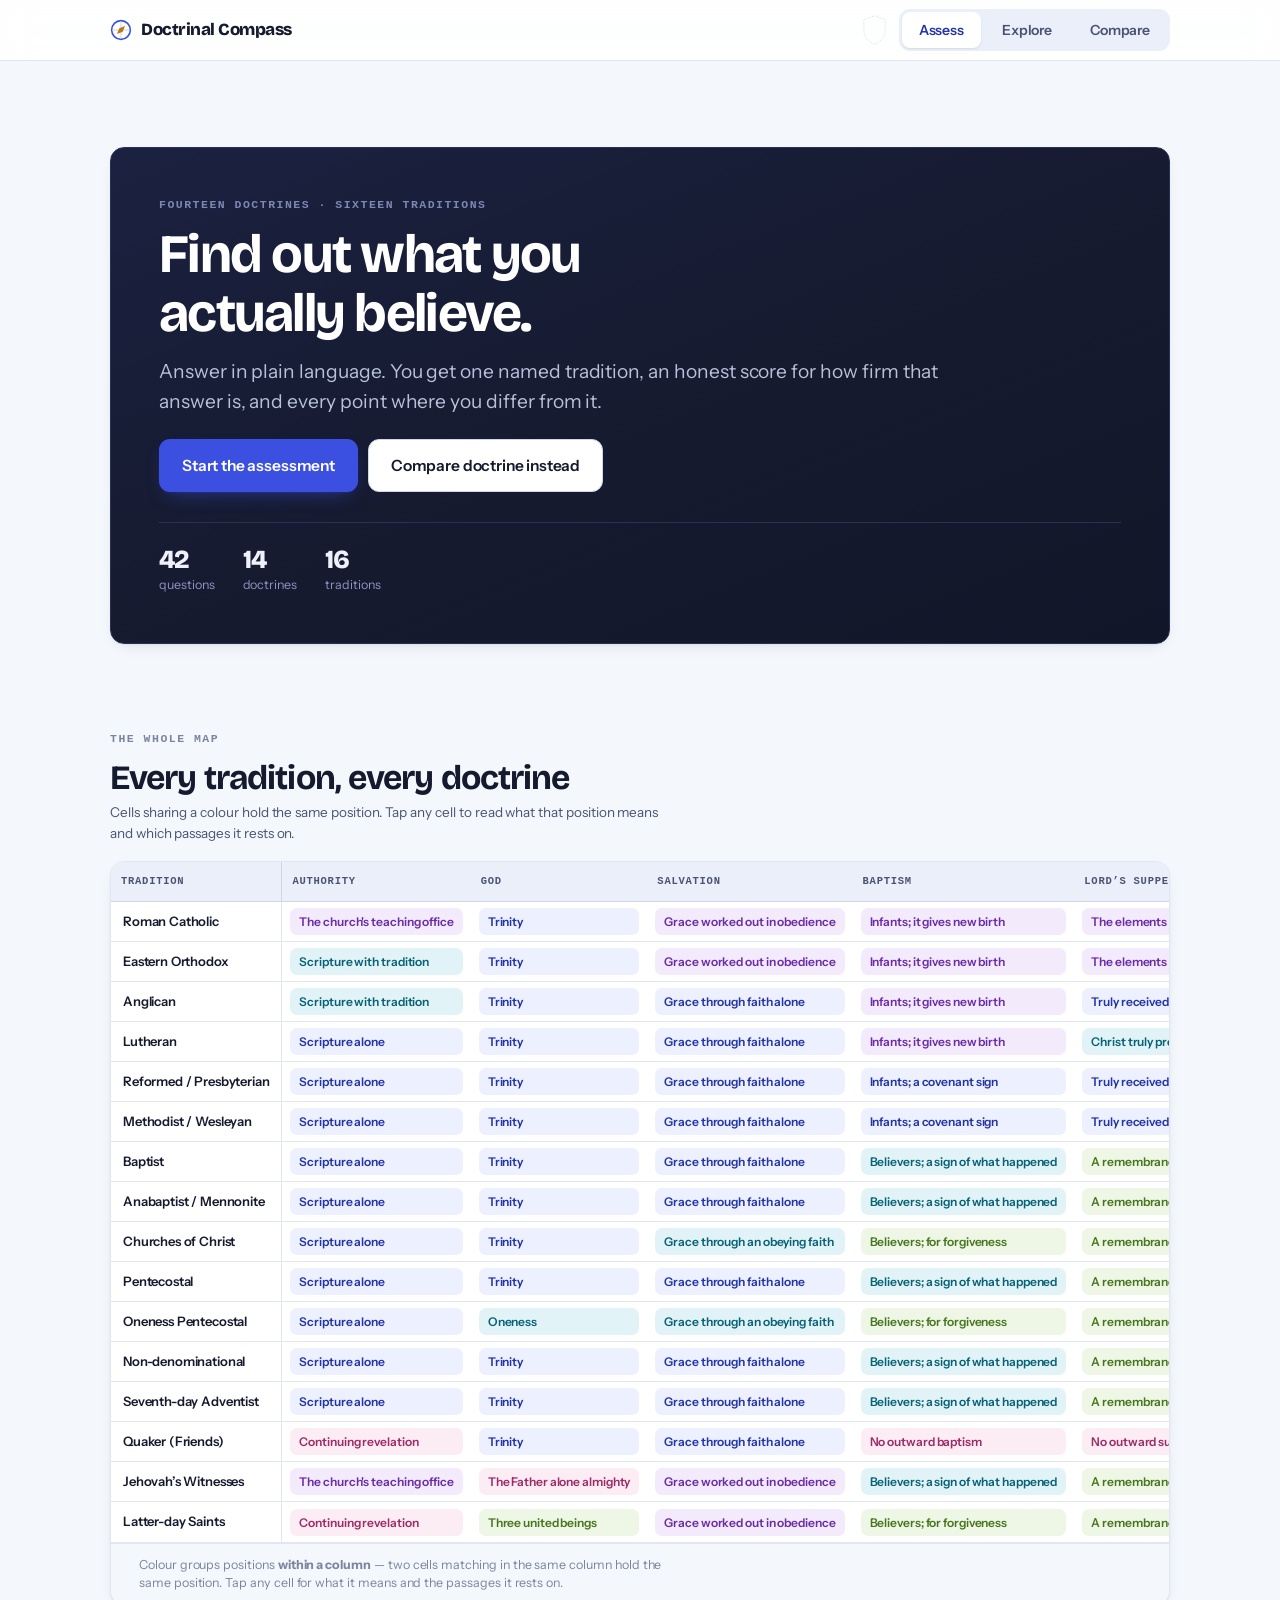
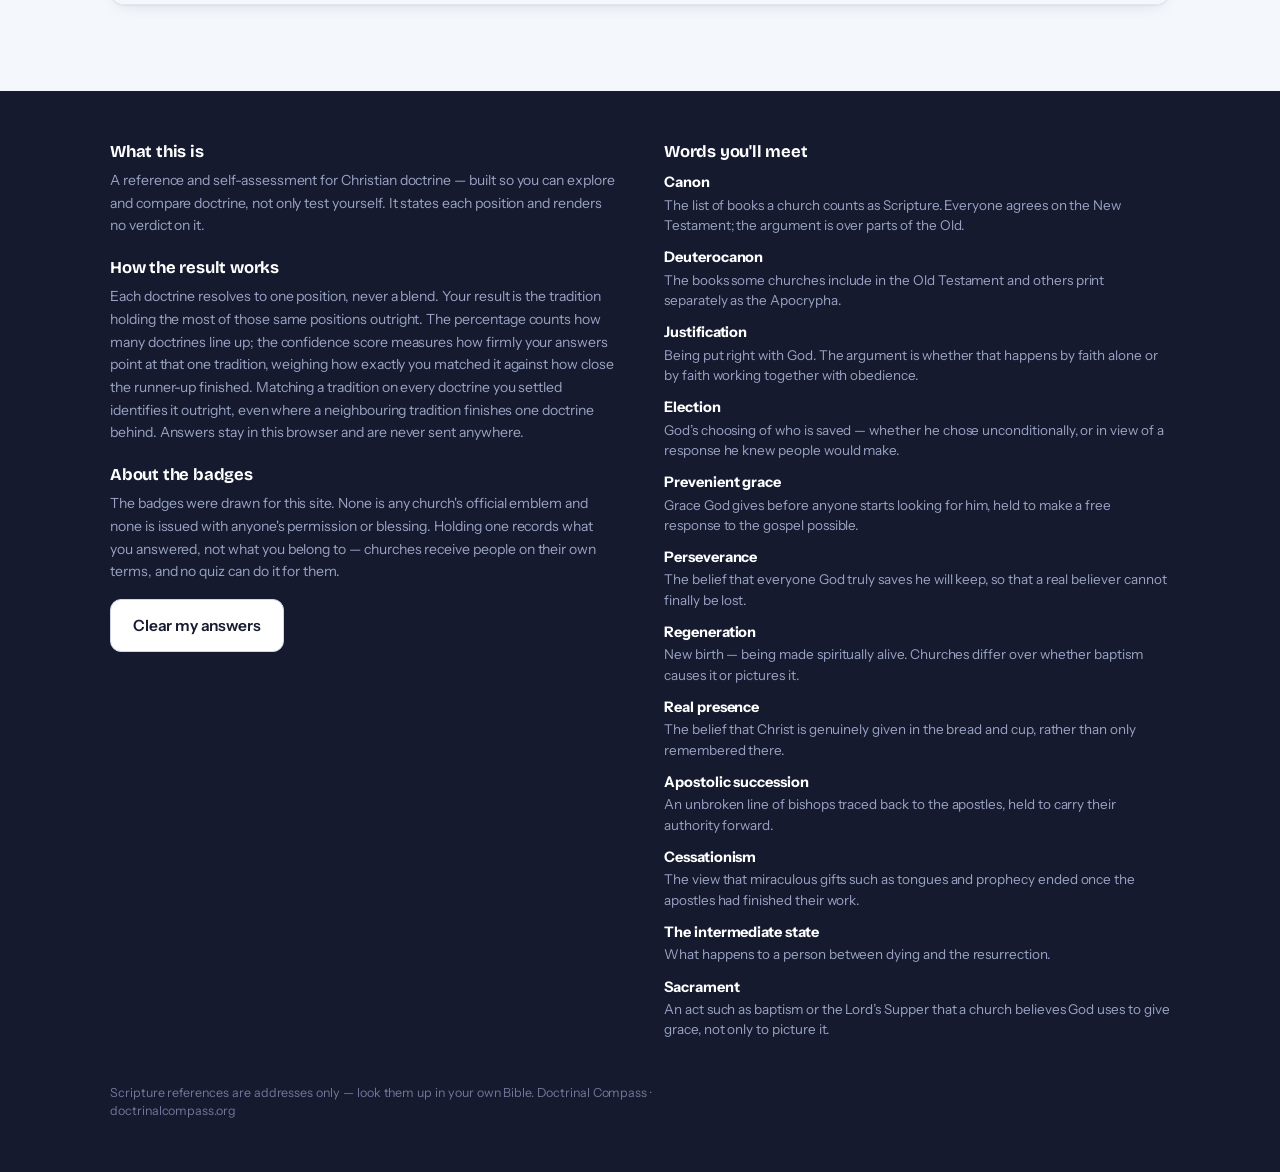
==== commit 13b22bc6: "Rename index (8).html to index.html" ====
--- a/public/index.html
+++ b/public/index.html
@@ -4,7 +4,7 @@
 <meta charset="utf-8">
 <meta name="viewport" content="width=device-width, initial-scale=1, viewport-fit=cover">
 <title>Doctrinal Compass — compare Christian doctrine</title>
-<meta name="description" content="A reference and self-assessment for Christian doctrine. Compare sixteen traditions across fourteen questions of doctrine, or find where you stand.">
+<meta name="description" content="A reference and self-assessment for Christian doctrine. Compare doctrine across sixteen traditions, or find where you stand.">
 <meta name="theme-color" content="#151A2E">
 <link rel="preconnect" href="https://fonts.googleapis.com">
 <link rel="preconnect" href="https://fonts.gstatic.com" crossorigin>
@@ -125,11 +125,12 @@
   -webkit-backdrop-filter:saturate(180%) blur(14px);
   border-bottom:1px solid var(--line);
 }
-.head-row{display:flex;align-items:center;gap:14px;height:60px}
+.head-row{display:flex;align-items:center;gap:10px;height:60px}
+@media (max-width:440px){ .brand span{display:none} }
 .brand{display:flex;align-items:center;gap:9px;font-family:var(--display);font-weight:800;font-size:17px;letter-spacing:-.028em;text-decoration:none;color:var(--ink);white-space:nowrap}
 .brand-mark{width:22px;height:22px;flex:none}
 
-.tabs{display:flex;gap:4px;margin-left:auto;background:var(--wash-2);padding:3px;border-radius:11px}
+.tabs{display:flex;gap:4px;background:var(--wash-2);padding:3px;border-radius:11px}
 .tab{
   appearance:none;border:0;background:transparent;cursor:pointer;
   padding:7px clamp(9px,1.6vw,17px);border-radius:8px;
@@ -397,6 +398,65 @@
 .rank-row{display:flex;gap:14px;align-items:center;flex-wrap:wrap;padding:11px 0;border-bottom:1px solid var(--line)}
 .rank-row:last-child{border-bottom:0}
 .rank-pct{font-family:var(--display);font-weight:800;font-size:19px;letter-spacing:-.028em;min-width:52px}
+
+/* ---------- authority profile: four independent measures ---------- */
+.auth-grid{display:grid;gap:9px}
+.auth-row{display:grid;grid-template-columns:clamp(88px,26%,116px) 1fr auto;gap:10px;align-items:center}
+.auth-label{font-size:13px;font-weight:600;letter-spacing:-.012em;color:var(--ink-2);line-height:1.25}
+.auth-track{height:11px;border-radius:99px;background:var(--wash-2);overflow:hidden;position:relative}
+.card-dark .auth-track{background:#2A3157}
+.auth-fill{display:block;height:100%;border-radius:99px;background:currentColor;transition:width .4s ease}
+.auth-fill.none{background:repeating-linear-gradient(135deg,var(--line-2) 0 3px,transparent 3px 6px)}
+.auth-value{font-size:12px;font-weight:700;letter-spacing:-.008em;white-space:nowrap;min-width:82px;text-align:right}
+.auth-value.none{color:var(--ink-3);font-weight:600}
+.auth-legend{display:flex;flex-wrap:wrap;gap:4px 12px;margin-top:9px}
+.auth-legend span{font-family:var(--mono);font-size:10.5px;letter-spacing:.05em;text-transform:uppercase;color:var(--ink-3)}
+@media (max-width:430px){
+  .auth-row{grid-template-columns:1fr auto;gap:4px 10px}
+  .auth-track{grid-column:1/-1;order:3}
+}
+
+/* ---------- nav badge + dropdown ---------- */
+.nav-badge-host{position:relative;margin-left:auto;display:flex;align-items:center}
+.nav-badge{
+  appearance:none;border:0;background:transparent;cursor:pointer;padding:3px;
+  border-radius:10px;display:grid;place-items:center;line-height:0;
+  transition:background .14s;
+}
+.nav-badge:hover{background:var(--wash-2)}
+.nav-badge[aria-expanded="true"]{background:var(--wash-2)}
+.nav-pop{
+  position:absolute;top:calc(100% + 9px);right:0;z-index:80;width:min(310px,calc(100vw - 28px));
+  background:var(--paper);border:1px solid var(--line);border-radius:14px;
+  box-shadow:var(--shadow-lg);padding:16px;
+}
+.nav-pop h4{margin-bottom:4px}
+.nav-pop .btn{margin-top:12px}
+.blank-badge{opacity:.5}
+
+/* ---------- gap / dealbreaker states ---------- */
+.db-card.ok{border-color:#C9E6D8;background:#F3FAF6}
+.db-btn.keep[aria-pressed="true"]{border-color:var(--band-1);background:var(--band-1);color:#fff}
+.db-mark{
+  display:inline-flex;align-items:center;gap:5px;padding:2px 8px;border-radius:999px;
+  font-family:var(--mono);font-size:10px;font-weight:700;letter-spacing:.07em;text-transform:uppercase;
+  margin-left:8px;vertical-align:middle;
+}
+.db-mark.db{background:#FBEDE4;color:var(--band-4)}
+.db-mark.ok{background:#E4F4EC;color:var(--band-1)}
+
+/* ---------- the exception line ---------- */
+.exception{
+  margin-top:12px;padding:11px 13px;border-radius:10px;
+  background:var(--gold-wash);border:1px solid #F0DDB8;
+}
+.card-dark .exception{background:#2A2440;border-color:#463A5E}
+.exception .lbl{
+  font-family:var(--mono);font-size:10px;font-weight:700;letter-spacing:.09em;
+  text-transform:uppercase;color:var(--gold);display:block;margin-bottom:3px;
+}
+.card-dark .exception .lbl{color:#D9A44F}
+.retake-note{margin-top:14px;padding:14px 16px;border-radius:12px;background:#FBEDE4;border:1px solid #F0CDB2}
 </style>
 </head>
 <body>
@@ -409,8 +469,9 @@
         <path d="M12 2.8v18.4M2.8 12h18.4" stroke="#CED6E7" stroke-width="1.1"/>
         <path d="M16.4 7.6l-2.6 6.2-6.2 2.6 2.6-6.2z" fill="#B8781A"/>
       </svg>
-      Doctrinal Compass
+      <span>Doctrinal Compass</span>
     </a>
+    <div class="nav-badge-host" id="nav-badge-host"></div>
     <nav class="tabs" role="tablist" aria-label="Sections">
       <button class="tab" role="tab" id="tab-assess"  aria-selected="true"  data-view="assess">Assess</button>
       <button class="tab" role="tab" id="tab-explore" aria-selected="false" data-view="explore">Explore</button>
@@ -426,24 +487,20 @@
 
   <!-- start screen -->
   <div id="assess-start">
-    <div class="wrap" style="padding-top:var(--gutter)">
-      <div id="home-badge"></div>
-    </div>
     <div class="wrap section">
       <div class="card card-dark" style="padding:clamp(24px,4.6vw,48px)">
-        <p class="eyebrow">Fourteen questions of doctrine · Sixteen traditions</p>
+        <p class="eyebrow">Fourteen doctrines · Sixteen traditions</p>
         <h1>Find out what you<br>actually believe.</h1>
         <p class="lede" style="margin-top:14px">Answer in plain language. You get one named tradition, an honest
         score for how firm that answer is, and every point where you differ from it.</p>
         <div class="btn-row" style="margin-top:22px">
           <button class="btn btn-primary" id="btn-start">Start the assessment</button>
-          <button class="btn btn-ghost" data-goto="compare">Compare traditions instead</button>
+          <button class="btn btn-ghost" data-goto="compare">Compare doctrine instead</button>
         </div>
         <div class="stat-strip" style="margin-top:30px;padding-top:24px;border-top:1px solid #2A3157">
           <div><div class="stat-n">42</div><div class="stat-l">questions</div></div>
           <div><div class="stat-n">14</div><div class="stat-l">doctrines</div></div>
           <div><div class="stat-n">16</div><div class="stat-l">traditions</div></div>
-          <div><div class="stat-n">0</div><div class="stat-l">verdicts rendered</div></div>
         </div>
       </div>
     </div>
@@ -487,18 +544,19 @@
         <p class="eyebrow">Your result</p>
         <h1 class="verdict" id="res-name"></h1>
         <p class="lede" id="res-line" style="margin-top:14px"></p>
+        <div id="res-exception"></div>
         <div id="res-tie" class="hidden" style="margin-top:16px;padding:13px 15px;background:#232A4E;border-radius:11px">
           <p class="small" id="res-tie-text" style="color:#C3CBE6"></p>
         </div>
         <div id="res-conf" style="margin-top:20px;padding-top:20px;border-top:1px solid #2A3157"></div>
         <div class="btn-row" style="margin-top:24px">
-          <button class="btn btn-ghost" data-goto="compare">Compare it with another tradition</button>
+          <button class="btn btn-ghost" data-goto="compare">Compare doctrine side by side</button>
           <button class="btn btn-quiet" id="btn-retake" style="color:#B9C1DA">Retake</button>
         </div>
       </div>
 
       <div class="card" id="res-badge-card" style="margin-top:var(--gap)">
-        <p class="eyebrow">Your badge</p>
+        <p class="eyebrow">Your doctrine badge</p>
         <h3 style="margin-bottom:4px">Something to mark where you landed</h3>
         <p class="meter-caption" style="margin-bottom:16px">A badge records what you believe, not what you belong to.
         Nobody joins a church by taking a quiz. You can hold one at a time, and swap it whenever you like.</p>
@@ -540,8 +598,8 @@
     <p class="eyebrow">Explore</p>
     <h2 style="margin-bottom:6px">Sixteen traditions</h2>
     <p class="lede" style="margin-bottom:6px">Each one stated the way someone inside it would state it.</p>
-    <p class="meter-caption" style="margin-bottom:22px">The coloured bar on each card shows where that tradition
-    puts final authority — Scripture, Scripture with tradition, the church's teaching office, or continuing revelation.</p>
+    <p class="meter-caption" style="margin-bottom:22px">Each card rates four sources of authority separately, so you
+    can see not just where a tradition lands but what it actually leans on.</p>
     <div id="explore-grid" class="grid g-2 g-3"></div>
   </div>
 </section>
@@ -550,9 +608,9 @@
 <section id="view-compare" class="view hidden" role="tabpanel" aria-labelledby="tab-compare">
   <div class="wrap section">
     <p class="eyebrow">Compare</p>
-    <h2 style="margin-bottom:6px">Set two traditions side by side</h2>
-    <p class="lede" style="margin-bottom:22px">This compares them to each other. Your own answers play no part in it,
-    and you don't need to have taken the assessment.</p>
+    <h2 style="margin-bottom:6px">Doctrine, side by side</h2>
+    <p class="lede" style="margin-bottom:22px">Two traditions set against each other doctrine by doctrine. Your own
+    answers play no part in it, and you don't need to have taken the assessment.</p>
 
     <div class="cmp-head">
       <div>
@@ -588,7 +646,7 @@
       <div>
         <h4>What this is</h4>
         <p style="color:#9AA3C4">A reference and self-assessment for Christian doctrine — built so you can explore
-        and compare traditions, not only test yourself. It states each position and renders no verdict on it.</p>
+        and compare doctrine, not only test yourself. It states each position and renders no verdict on it.</p>
         <h4 style="margin-top:22px">How the result works</h4>
         <p style="color:#9AA3C4">Each doctrine resolves to one position, never a blend. Your result is the tradition
         holding the most of those same positions outright. The percentage counts how many doctrines line up; the
@@ -630,6 +688,18 @@
   {bg:'#EEF6E5',fg:'#48761F'}
 ];
 
+/* The four sources of authority, rated INDEPENDENTLY for each tradition.
+   A tradition can lean hard on more than one; these are not steps on a ramp. */
+const AUTHDIM = [
+  {n:'Scripture',        v:'--auth-scripture',  d:'The written word of God.'},
+  {n:'Tradition',        v:'--auth-tradition',  d:'The faith handed down \u2014 creeds, councils, the fathers, the confessions.'},
+  {n:'Church office',    v:'--auth-office',     d:'A standing body of leaders charged with settling what is taught.'},
+  {n:'Living revelation',v:'--auth-revelation', d:'God speaking now, through prophets or the Spirit.'}
+];
+const AUTHLVL = ['No formal role','Supporting','Major','Decisive'];
+
+/* Kept as the one-line summary of where FINAL authority rests. The four-part
+   profile above says what each source weighs; this says who wins a clash. */
 const LOCUS = [
   {n:'Scripture',            v:'--auth-scripture',  seg:[1,0,0,0], d:'Scripture alone is the final court. Everything else is tested by it.'},
   {n:'Scripture + tradition',v:'--auth-tradition',  seg:[1,1,0,0], d:'Scripture holds the final word, read inside the faith handed down from the apostles.'},
@@ -718,67 +788,67 @@
 ];
 
 const TRADITIONS = [
-{id:'catholic', n:'Roman Catholic', loc:2,
+{id:'catholic', n:'Roman Catholic', loc:2, au:[3,3,3,0],
  b:'The church built on the apostles, holding Scripture and tradition as one deposit, guarded and interpreted by the bishops in communion with Rome.',
  p:{authority:'CO',canon:'C73',god:'TRIN',assurance:'SAC',salvation:'FW',election:'PREV',baptism:'IR',supper:'TRA',governance:'PAP',sabbath:'LD',dead:'PUR',final:'ETE',gifts:'OPN',saints:'INV'}},
 
-{id:'orthodox', n:'Eastern Orthodox', loc:1,
+{id:'orthodox', n:'Eastern Orthodox', loc:1, au:[3,3,2,0],
  b:'The ancient churches of the East, keeping the faith of the seven councils unchanged, where doctrine is received through worship as much as through argument.',
  p:{authority:'ST',canon:'CW',god:'TRIN',assurance:'SAC',salvation:'FW',election:'PREV',baptism:'IR',supper:'TRA',governance:'EPI',sabbath:'LD',dead:'CON',final:'ETE',gifts:'OPN',saints:'INV'}},
 
-{id:'anglican', n:'Anglican', loc:1,
+{id:'anglican', n:'Anglican', loc:1, au:[3,2,2,0],
  b:'A reformed catholic church ordering its life by Scripture read with the early church, by common prayer, and by the historic ministry of bishops.',
  p:{authority:'ST',canon:'C66',god:'TRIN',assurance:'FALL',salvation:'FA',election:'PREV',baptism:'IR',supper:'SPI',governance:'EPI',sabbath:'LD',dead:'CON',final:'ETE',gifts:'OPN',saints:'CHR'}},
 
-{id:'lutheran', n:'Lutheran', loc:0,
+{id:'lutheran', n:'Lutheran', loc:0, au:[3,1,1,0],
  b:'A church of the Reformation confessing that a sinner is justified by grace through faith alone, and that God gives himself in word and sacrament.',
  p:{authority:'SA',canon:'C66',god:'TRIN',assurance:'FALL',salvation:'FA',election:'UNC',baptism:'IR',supper:'REA',governance:'EPI',sabbath:'LD',dead:'CON',final:'ETE',gifts:'OPN',saints:'CHR'}},
 
-{id:'reformed', n:'Reformed / Presbyterian', loc:0,
+{id:'reformed', n:'Reformed / Presbyterian', loc:0, au:[3,1,1,0],
  b:'A church holding that God is sovereign in salvation from first to last, and that Scripture alone rules doctrine, worship and the order of the church.',
  p:{authority:'SA',canon:'C66',god:'TRIN',assurance:'PER',salvation:'FA',election:'UNC',baptism:'IC',supper:'SPI',governance:'PRE',sabbath:'LD',dead:'CON',final:'ETE',gifts:'CEA',saints:'CHR'}},
 
-{id:'methodist', n:'Methodist / Wesleyan', loc:0,
+{id:'methodist', n:'Methodist / Wesleyan', loc:0, au:[3,2,1,0],
  b:'A movement for scriptural holiness, teaching that God\u2019s grace reaches every person first, and that saving faith works itself out in love.',
  p:{authority:'SA',canon:'C66',god:'TRIN',assurance:'FALL',salvation:'FA',election:'PREV',baptism:'IC',supper:'SPI',governance:'EPI',sabbath:'LD',dead:'CON',final:'ETE',gifts:'OPN',saints:'CHR'}},
 
-{id:'baptist', n:'Baptist', loc:0,
+{id:'baptist', n:'Baptist', loc:0, au:[3,0,0,0],
  b:'Churches of baptised believers, each congregation governing itself under Christ, holding Scripture as the sole rule and the church as a company of the converted.',
  p:{authority:'SA',canon:'C66',god:'TRIN',assurance:'PER',salvation:'FA',election:'PREV',baptism:'BS',supper:'MEM',governance:'CON',sabbath:'LD',dead:'CON',final:'ETE',gifts:'CEA',saints:'CHR'}},
 
-{id:'anabaptist', n:'Anabaptist / Mennonite', loc:0,
+{id:'anabaptist', n:'Anabaptist / Mennonite', loc:0, au:[3,1,0,0],
  b:'Churches of voluntary baptised disciples, marked by following Christ in daily life, by peace, and by keeping the church free of the sword of the state.',
  p:{authority:'SA',canon:'C66',god:'TRIN',assurance:'FALL',salvation:'FA',election:'FREE',baptism:'BS',supper:'MEM',governance:'CON',sabbath:'LD',dead:'CON',final:'ETE',gifts:'OPN',saints:'CHR'}},
 
-{id:'cofc', n:'Churches of Christ', loc:0,
+{id:'cofc', n:'Churches of Christ', loc:0, au:[3,0,0,0],
  b:'Congregations seeking to be simply the church of the New Testament, speaking where Scripture speaks and silent where it is silent, without creed or headquarters.',
  p:{authority:'SA',canon:'C66',god:'TRIN',assurance:'FALL',salvation:'OF',election:'FREE',baptism:'BR',supper:'MEM',governance:'CON',sabbath:'LD',dead:'CON',final:'ETE',gifts:'CEA',saints:'CHR'}},
 
-{id:'pentecostal', n:'Pentecostal', loc:0,
+{id:'pentecostal', n:'Pentecostal', loc:0, au:[3,0,0,2],
  b:'Churches expecting the Spirit poured out as at Pentecost, with baptism in the Spirit, tongues, prophecy and healing given to the church today.',
  p:{authority:'SA',canon:'C66',god:'TRIN',assurance:'FALL',salvation:'FA',election:'PREV',baptism:'BS',supper:'MEM',governance:'CON',sabbath:'LD',dead:'CON',final:'ETE',gifts:'CNT',saints:'CHR'}},
 
-{id:'oneness', n:'Oneness Pentecostal', loc:0,
+{id:'oneness', n:'Oneness Pentecostal', loc:0, au:[3,0,0,2],
  b:'Pentecostal churches teaching that God is one person who is Jesus Christ, and that new birth comes by repentance, baptism in his name and the Spirit.',
  p:{authority:'SA',canon:'C66',god:'ONE',assurance:'FALL',salvation:'OF',election:'FREE',baptism:'BR',supper:'MEM',governance:'CON',sabbath:'LD',dead:'CON',final:'ETE',gifts:'CNT',saints:'CHR'}},
 
-{id:'evangelical', n:'Non-denominational', loc:0,
+{id:'evangelical', n:'Non-denominational', loc:0, au:[3,0,0,1],
  b:'Independent congregations centred on the Bible, on personal conversion and on the cross, keeping structures light and doctrinal tests few.',
  p:{authority:'SA',canon:'C66',god:'TRIN',assurance:'PER',salvation:'FA',election:'PREV',baptism:'BS',supper:'MEM',governance:'CON',sabbath:'LD',dead:'CON',final:'ETE',gifts:'CNT',saints:'CHR'}},
 
-{id:'adventist', n:'Seventh-day Adventist', loc:0,
+{id:'adventist', n:'Seventh-day Adventist', loc:0, au:[3,0,1,2],
  b:'A church keeping the seventh-day sabbath and looking for Christ\u2019s soon return, holding Scripture as its only creed and the whole person as mortal.',
  p:{authority:'SA',canon:'C66',god:'TRIN',assurance:'FALL',salvation:'FA',election:'PREV',baptism:'BS',supper:'MEM',governance:'CEN',sabbath:'SEV',dead:'SLP',final:'ANN',gifts:'OPN',saints:'CHR'}},
 
-{id:'quaker', n:'Quaker (Friends)', loc:3,
+{id:'quaker', n:'Quaker (Friends)', loc:3, au:[2,0,0,3],
  b:'Friends who wait on the inward light of Christ, worship without clergy or outward rites, and hold that God still speaks to the gathered meeting.',
  p:{authority:'AR',canon:'C66',god:'TRIN',assurance:'FALL',salvation:'FA',election:'PREV',baptism:'NOB',supper:'NOS',governance:'CON',sabbath:'NOD',dead:'CON',final:'ETE',gifts:'CNT',saints:'CHR'}},
 
-{id:'jw', n:'Jehovah\u2019s Witnesses', loc:2,
+{id:'jw', n:'Jehovah\u2019s Witnesses', loc:2, au:[3,0,3,1],
  b:'Bible students of Jehovah, holding that the Father alone is Almighty God, that the dead sleep, and that Scripture is taught through a governing body.',
  p:{authority:'CO',canon:'C66',god:'SUB',assurance:'FALL',salvation:'FW',election:'FREE',baptism:'BS',supper:'MEM',governance:'CEN',sabbath:'NOD',dead:'SLP',final:'ANN',gifts:'CEA',saints:'CHR'}},
 
-{id:'lds', n:'Latter-day Saints', loc:3,
+{id:'lds', n:'Latter-day Saints', loc:3, au:[3,0,3,3],
  b:'A restored church led by living apostles and prophets, holding added scripture and priesthood authority given again in the latter days.',
  p:{authority:'AR',canon:'CP',god:'SEP',assurance:'FALL',salvation:'FW',election:'FREE',baptism:'BR',supper:'MEM',governance:'CEN',sabbath:'LD',dead:'CON',final:'DEG',gifts:'CNT',saints:'CHR'}}
 ];
@@ -913,6 +983,7 @@
 const AX=id=>AXES.find(a=>a.id===id);
 const TR=id=>TRADITIONS.find(t=>t.id===id);
 const KEYS='ABCDE';
+const listWords=a=>a.length<2?(a[0]||''):a.slice(0,-1).join(', ')+' and '+a[a.length-1];
 
 /* ---------- storage ---------- */
 const STORE='dc.answers.v4';
@@ -930,6 +1001,7 @@
   $$('.tab').forEach(t=>t.setAttribute('aria-selected', t.dataset.view===v ? 'true':'false'));
   if(location.hash!=='#'+v) history.replaceState(null,'','#'+v);
   window.scrollTo({top:0,behavior:'instant'});
+  closeNavPop();
   if(v==='explore') renderExplore();
   if(v==='compare') renderCompare();
 }
@@ -950,19 +1022,31 @@
   document.body.style.overflow='';
   document.removeEventListener('keydown',escClose);
 }
-function escClose(e){ if(e.key==='Escape') closePanel(); }
+function escClose(e){ if(e.key==='Escape'){ closePanel(); closeNavPop(); } }
 window.closePanel=closePanel;
 
-/* ---------- shared bits ---------- */
-function authMark(loc){
-  const L=LOCUS[loc];
-  return '<div style="color:var('+L.v+')">'
-    +'<div class="auth-mark">'+L.seg.map(s=>'<span class="auth-seg'+(s?' on':'')+'"></span>').join('')+'</div>'
-    +'<div style="display:flex;align-items:center;gap:7px;margin-top:7px">'
-    +'<span class="pill pill-auth" style="color:var('+L.v+')"><span class="pill-dot"></span>'+esc(L.n)+'</span></div></div>';
-}
-function bandMark(matched,total){
-  const b=bandFor(matched,total);
+/* ---------- the authority profile: four measures, each labelled ---------- */
+function authMark(t,dark){
+  const rows=AUTHDIM.map((dim,i)=>{
+    const lvl=t.au[i], none=lvl===0;
+    const w=[6,34,67,100][lvl];
+    return '<div class="auth-row" style="color:var('+dim.v+')">'
+      +'<span class="auth-label"'+(dark?' style="color:#B9C1DA"':'')+'>'+esc(dim.n)+'</span>'
+      +'<span class="auth-track"><span class="auth-fill'+(none?' none':'')+'" style="width:'+w+'%"></span></span>'
+      +'<span class="auth-value'+(none?' none':'')+'">'+esc(AUTHLVL[lvl])+'</span>'
+    +'</div>';
+  }).join('');
+  return '<div class="auth-grid">'+rows+'</div>';
+}
+const AUTH_CAPTION='How much weight this tradition gives each source of authority. Rated one at a time — a tradition can lean hard on more than one.';
+
+function bandForPct(p){
+  if(p>=90)return BANDS[0]; if(p>=72)return BANDS[1];
+  if(p>=50)return BANDS[2]; if(p>=28)return BANDS[3];
+  return BANDS[4];
+}
+function bandMark(pc,matched,total){
+  const b=bandForPct(pc);
   return '<div style="color:var('+b.v+')"><div class="band">'
     +'<span class="band-dots">'+[0,1,2,3,4].map(i=>'<span class="band-dot'+(i<b.dots?' on':'')+'"></span>').join('')+'</span>'
     +'<span class="band-name">'+esc(b.n)+'</span>'
@@ -971,16 +1055,25 @@
 }
 const pct=(m,t)=>t?Math.round(m/t*100):0;
 
-/* ---------- badges ---------- */
-const BSTORE='dc.badge.v5', DBSTORE='dc.dealbreakers.v5';
-let badge=null, dealbreakers=[];
+/* ---------- storage: badge + how much each doctrine matters ---------- */
+const BSTORE='dc.badge.v5', MSTORE='dc.marks.v6';
+let badge=null, marks={};          // marks: axisId -> 'db' (dealbreaker) | 'ok' (could live with)
 function loadExtras(){
   try{badge=JSON.parse(localStorage.getItem(BSTORE))||null}catch(e){badge=null}
-  try{dealbreakers=JSON.parse(localStorage.getItem(DBSTORE))||[]}catch(e){dealbreakers=[]}
+  try{marks=JSON.parse(localStorage.getItem(MSTORE))||{}}catch(e){marks={}}
+  if(Array.isArray(marks)){ const m={}; marks.forEach(id=>m[id]='db'); marks=m; }   // v5 stored a bare array
 }
 function saveBadge(){ try{ badge?localStorage.setItem(BSTORE,JSON.stringify(badge)):localStorage.removeItem(BSTORE) }catch(e){} }
-function saveDB(){ try{localStorage.setItem(DBSTORE,JSON.stringify(dealbreakers))}catch(e){} }
+function saveMarks(){ try{localStorage.setItem(MSTORE,JSON.stringify(marks))}catch(e){} }
 loadExtras();
+
+/* A doctrine you called a dealbreaker counts double. One you said you could
+   live with counts a quarter — near enough to agreement to stop it deciding
+   the answer, without pretending you never differed. */
+const W_DB=2, W_OK=.25;
+const wOf=id=> marks[id]==='db' ? W_DB : marks[id]==='ok' ? W_OK : 1;
+const dbList=()=>Object.keys(marks).filter(id=>marks[id]==='db');
+const marked=()=>Object.keys(marks).length>0;
 
 function badgeSVG(id,h,claimed){
   const b=BADGES[id], c=claimed?b.c:'#9AA3C4';
@@ -988,218 +1081,10 @@
    +'<path d="M95 26 L146 44 V96 C146 128 124 150 95 162 C66 150 44 128 44 96 V44 Z" fill="'+c+'14" stroke="'+c+'" stroke-width="2.6"/>'
    +'<g transform="translate(72.9,66) scale(.92)" fill="none" stroke="'+c+'" stroke-width="2.8" stroke-linecap="round" stroke-linejoin="round">'+b.d+'</g></svg>';
 }
-
-/* ---------- confidence in the result ---------- */
-function confidence(res,r){
-  const top=r[0], tied=r.filter(x=>x.m===top.m), next=r.find(x=>x.m<top.m);
-  const margin = next ? top.m-next.m : top.m;
-  const miss = res.total-top.m;                       /* doctrines you do NOT share with your closest match */
-  const skipped = AXES.length-res.total;
-  const split = res.order.filter(id=>res.detail[id]&&res.detail[id].split).length;
-  const near = r.filter(x=>x!==top&&x.m>=top.m-1).length;
-  let s=100; const why=[];
-
-  if(tied.length>1){ s-=46;
-    why.push(['down',tied.length+' traditions are level at the top. Nothing in your answers separates them.']); }
-  else if(miss===0){
-    /* An exact fit identifies a tradition outright, however close the runner-up
-       finished. You did not merely beat the second place — you hold the winner's
-       whole profile, and you do not hold the runner-up's. */
-    why.push(['up','You hold every one of '+top.t.n+'\u2019s positions on the doctrines you settled.']);
-    if(margin<=1){ s-=12; why.push(['down','One doctrine is all that stands between it and '+next.t.n+'.']); }
-    else if(margin===2){ s-=6; why.push(['down','Two doctrines separate it from the runner-up.']); }
-    else why.push(['up',margin+' doctrines clear of the next tradition.']);
-  }
-  else {
-    s-=Math.min(30,miss*7);
-    why.push(['down','You differ from '+top.t.n+' on '+miss+' doctrine'+(miss>1?'s':'')+', so this is a close fit rather than an exact one.']);
-    if(margin<=1){ s-=30;
-      why.push(['down','Only one doctrine separates '+top.t.n+' from '+next.t.n+'. Change a single answer and the result changes.']); }
-    else if(margin===2){ s-=15;
-      why.push(['down','Two doctrines separate this from the runner-up.']); }
-    else why.push(['up',margin+' doctrines clear of the next tradition.']);
-  }
-
-  if(near>=3){ s-=12; why.push(['down',near+' traditions sit within one doctrine of your result.']); }
-  if(skipped){ s-=Math.min(30,skipped*7);
-    why.push(['down',skipped+' doctrine'+(skipped>1?'s were':' was')+' left unanswered, so '+(skipped>1?'they are':'it is')+' not counted at all.']); }
-  if(split){ s-=Math.min(26,split*10);
-    why.push(['down','Your answers pulled in different directions on '+split+' doctrine'+(split>1?'s':'')+'.']); }
-  if(!skipped&&!split&&miss===0&&margin>=2){ why.push(['up','You answered everything, and your answers were internally consistent.']); }
-
-  /* Hard ceilings. A genuine tie can never be reported as a firm answer, and
-     neither can an inexact fit that wins by a single doctrine. An exact fit is
-     not ceilinged: nothing else on the list matched you the way it did. */
-  if(tied.length>2)                s=Math.min(s,30);
-  else if(tied.length>1)           s=Math.min(s,40);
-  else if(margin<=1 && miss>0)     s=Math.min(s,55);
-
-  s=Math.max(3,Math.min(100,Math.round(s)));
-  const band = s>=78?CBANDS[0] : s>=58?CBANDS[1] : s>=36?CBANDS[2] : CBANDS[3];
-  return {score:s,band,why,margin,tied,skipped,split,miss};
-}
-function confMark(cf,dark){
-  return '<div class="conf" style="color:var('+cf.band.v+')">'
-   +'<div class="conf-top"><span class="conf-n">'+cf.score+'%</span><span class="conf-name">'+esc(cf.band.n)+'</span></div>'
-   +'<div class="conf-bar"><div class="conf-fill" style="width:'+cf.score+'%"></div></div>'
-   +'<p class="meter-caption"'+(dark?' style="color:#8B95BE"':'')+'>How much weight this result carries — measured from how exactly you matched this tradition and how far clear of the next one it finished. '+esc(cf.band.d)+'</p>'
-   +'<ul class="conf-why" style="padding:0;margin:12px 0 0">'+cf.why.map(w=>
-      '<li'+(dark?' style="color:#C3CBE6"':' style="color:var(--ink-2)"')+'><span class="m" style="color:var('+(w[0]==='up'?'--band-1':'--band-4')+')">'+(w[0]==='up'?'▲':'▼')+'</span><span>'+esc(w[1])+'</span></li>').join('')
-   +'</ul></div>';
-}
-
-/* ---------- matrix (signature element) ---------- */
-function renderMatrix(host, axisIds){
-  const axes=axisIds.map(AX);
-  let h='<div class="matrix-shell"><div class="scroll-hint">Scroll sideways →</div><div class="matrix-scroll"><table class="matrix"><thead><tr><th>Tradition</th>';
-  axes.forEach(a=>{ h+='<th>'+esc(a.n)+'</th>'; });
-  h+='</tr></thead><tbody>';
-  TRADITIONS.forEach(t=>{
-    h+='<tr><th>'+esc(t.n)+'</th>';
-    axes.forEach(a=>{
-      const pid=t.p[a.id], p=a.pos[pid], c=PAL[p.c];
-      h+='<td><button class="cell" style="background:'+c.bg+';color:'+c.fg+'" data-ax="'+a.id+'" data-pos="'+pid+'">'+esc(p.n)+'</button></td>';
-    });
-    h+='</tr>';
-  });
-  h+='</tbody></table></div><div class="matrix-legend"><p class="tiny" style="margin:0">'
-   +'Colour groups positions <strong>within a column</strong> — two cells matching in the same column hold the same position. '
-   +'Tap any cell for what it means and the passages it rests on.</p></div></div>';
-  host.innerHTML=h;
-  $$('.cell',host).forEach(b=>b.onclick=()=>positionPanel(b.dataset.ax,b.dataset.pos));
-}
-function positionPanel(axId,posId){
-  const a=AX(axId), p=a.pos[posId];
-  const holders=TRADITIONS.filter(t=>t.p[axId]===posId);
-  openPanel(
-    '<p class="eyebrow">'+esc(a.q)+'</p>'
-    +'<h3 style="margin-bottom:10px">'+esc(p.n)+'</h3>'
-    +'<p style="color:var(--ink-2)">'+esc(p.g)+'</p>'
-    +'<p class="eyebrow" style="margin:18px 0 4px">Passages appealed to</p>'
-    +'<p class="scripture">'+esc(p.s)+'</p>'
-    +'<p class="eyebrow" style="margin:18px 0 8px">Held by</p>'
-    +'<div style="display:flex;flex-wrap:wrap;gap:6px">'+holders.map(t=>'<span class="pill">'+esc(t.n)+'</span>').join('')+'</div>'
-    +'<button class="btn btn-ghost btn-block" style="margin-top:22px" onclick="closePanel()">Close</button>');
-}
-
-/* ---------- explore ---------- */
-function renderExplore(){
-  const res=answeredCount()? resolve():null;
-  $('#explore-grid').innerHTML=TRADITIONS.map(t=>{
-    let extra='';
-    if(res && res.total>0){
-      const m=res.order.filter(id=>t.p[id]===res.pos[id]).length;
-      extra='<div style="margin-top:12px;padding-top:12px;border-top:1px solid var(--line)">'+bandMark(m,res.total)+'</div>';
-    }
-    return '<button class="trad-card" data-t="'+t.id+'">'
-      +'<div style="display:flex;gap:12px;align-items:flex-start;margin-bottom:8px">'
-      +badgeSVG(t.id,52,true)
-      +'<div style="flex:1;min-width:0"><div class="trad-name" style="margin-bottom:2px">'+esc(t.n)+'</div>'
-      +'</div></div>'
-      +'<p class="small" style="margin-bottom:12px">'+esc(t.b)+'</p>'
-      +authMark(t.loc)
-      +'<p class="meter-caption">Where this tradition puts final authority.</p>'
-      +extra+'</button>';
-  }).join('');
-  $$('#explore-grid .trad-card').forEach(b=>b.onclick=()=>traditionPanel(b.dataset.t));
-}
-function traditionPanel(id){
-  const t=TR(id);
-  const rows=AXES.map(a=>{
-    const p=a.pos[t.p[a.id]], c=PAL[p.c];
-    return '<div style="padding:11px 0;border-bottom:1px solid var(--line)">'
-      +'<div class="eyebrow" style="margin-bottom:4px">'+esc(a.q)+'</div>'
-      +'<div style="display:inline-block;padding:4px 10px;border-radius:7px;font-weight:700;font-size:14px;background:'+c.bg+';color:'+c.fg+'">'+esc(p.n)+'</div>'
-      +'<p class="small" style="margin-top:6px">'+esc(p.g)+'</p></div>';
-  }).join('');
-  openPanel('<div style="display:flex;gap:14px;align-items:center;margin-bottom:12px">'
-    +badgeSVG(id,64,true)
-    +'<div><h3 style="margin-bottom:2px">'+esc(t.n)+'</h3></div></div>'
-    +'<p style="color:var(--ink-2)">'+esc(t.b)+'</p>'
-    +'<div style="margin-top:16px">'+authMark(t.loc)
-    +'<p class="meter-caption">'+esc(LOCUS[t.loc].d)+'</p></div>'
-    +'<div style="margin-top:18px">'+rows+'</div>'
-    +'<button class="btn btn-ghost btn-block" style="margin-top:20px" onclick="closePanel()">Close</button>');
-}
-
-/* ---------- compare ---------- */
-function renderCompare(){
-  const a=$('#cmp-a'), b=$('#cmp-b');
-  if(!a.options.length){
-    const opts=TRADITIONS.map(t=>'<option value="'+t.id+'">'+esc(t.n)+'</option>').join('');
-    a.innerHTML=opts; b.innerHTML=opts;
-    a.value='baptist'; b.value='catholic';
-    a.onchange=drawCompare; b.onchange=drawCompare;
-    renderMatrix($('#full-matrix'), AXES.map(x=>x.id));
-  }
-  drawCompare();
-}
-function drawCompare(){
-  const A=TR($('#cmp-a').value), B=TR($('#cmp-b').value);
-  const same=AXES.filter(a=>A.p[a.id]===B.p[a.id]);
-  $('#cmp-summary').innerHTML=
-    '<div style="display:flex;flex-wrap:wrap;gap:18px 34px;align-items:flex-start">'
-    +'<div><div class="stat-n">'+same.length+' of '+AXES.length+'</div>'
-    +'<div class="stat-l">doctrines where these two hold the same position</div></div>'
-    +'<div style="min-width:180px">'+authMark(A.loc)+'<p class="meter-caption">'+esc(A.n)+' — final authority</p></div>'
-    +'<div style="min-width:180px">'+authMark(B.loc)+'<p class="meter-caption">'+esc(B.n)+' — final authority</p></div></div>';
-
-  $('#cmp-table').innerHTML=AXES.map(a=>{
-    const pa=a.pos[A.p[a.id]], pb=a.pos[B.p[a.id]], eq=A.p[a.id]===B.p[a.id];
-    const side=(t,p)=>'<div class="cmp-side'+(eq?' same':'')+'">'
-      +'<div class="cmp-side-name">'+esc(t.n)+'</div>'
-      +'<div class="cmp-pos">'+esc(p.n)+'</div>'
-      +'<div class="tiny">'+esc(p.g)+'</div></div>';
-    return '<div class="cmp-row"><div class="cmp-axis">'+esc(a.q)
-      +'<div class="tiny" style="font-weight:500;margin-top:2px">'+(eq?'Same position':'They differ')+'</div></div>'
-      +side(A,pa)+side(B,pb)+'</div>';
-  }).join('');
-}
-
-/* ---------- quiz ---------- */
-function startQuiz(){
-  cursor=0;
-  while(cursor<QUESTIONS.length && answers[cursor]!==undefined) cursor++;
-  if(cursor>=QUESTIONS.length) cursor=0;
-  $('#assess-start').classList.add('hidden');
-  $('#assess-result').classList.add('hidden');
-  $('#assess-quiz').classList.remove('hidden');
-  showQ();
-}
-function showQ(){
-  const q=QUESTIONS[cursor], a=AX(q.a);
-  $('#q-counter').textContent='Question '+(cursor+1)+' of '+QUESTIONS.length;
-  $('#q-fill').style.width=((cursor)/QUESTIONS.length*100)+'%';
-  $('#q-axis').textContent=a.q;
-  $('#q-text').textContent=q.t;
-  $('#q-options').innerHTML=q.o.map((o,i)=>
-    '<button class="opt" data-pos="'+o[1]+'" aria-pressed="'+(answers[cursor]===o[1])+'">'
-    +'<span class="opt-key">'+KEYS[i]+'</span><span>'+esc(o[0])+'</span></button>').join('');
-  $$('#q-options .opt').forEach(b=>b.onclick=()=>pick(b.dataset.pos));
-  $('#q-defn').innerHTML = q.d && DEFNS[q.d]
-    ? '<details class="defn"><summary>What does "'+esc(DEFNS[q.d][0])+'" mean?</summary><div class="body">'+esc(DEFNS[q.d][1])+'</div></details>'
-    : '';
-  $('#btn-back').disabled = cursor===0;
-  $('#btn-back').style.opacity = cursor===0?'.45':'1';
-}
-function pick(pos){ answers[cursor]=pos; save(); next(); }
-function next(){
-  if(cursor<QUESTIONS.length-1){ cursor++; showQ(); }
-  else finish();
-}
-$('#btn-start').onclick=startQuiz;
-$('#btn-back').onclick=()=>{ if(cursor>0){cursor--;showQ();} };
-$('#btn-skip').onclick=()=>{ delete answers[cursor]; save(); next(); };
-$('#btn-quit').onclick=()=>{ $('#assess-quiz').classList.add('hidden'); $('#assess-start').classList.remove('hidden'); };
-$('#btn-retake').onclick=()=>{ answers={}; save(); dealbreakers=[]; saveDB(); startQuiz(); };
-$('#btn-clear').onclick=()=>{
-  answers={}; save();
-  dealbreakers=[]; saveDB();
-  badge=null; saveBadge(); renderHomeBadge();
-  $('#assess-quiz').classList.add('hidden'); $('#assess-result').classList.add('hidden');
-  $('#assess-start').classList.remove('hidden');
-  setView('assess');
-};
+function blankBadgeSVG(h){
+  return '<svg class="badge-svg blank-badge" viewBox="40 22 110 144" height="'+h+'" width="'+Math.round(h*0.764)+'" aria-hidden="true">'
+   +'<path d="M95 26 L146 44 V96 C146 128 124 150 95 162 C66 150 44 128 44 96 V44 Z" fill="none" stroke="#9AA3C4" stroke-width="3" stroke-dasharray="7 6"/></svg>';
+}
 
 /* ---------- scoring: every doctrine resolves to ONE position ---------- */
 function resolve(){
@@ -1223,11 +1108,243 @@
   });
   return {pos,order,total:order.length,detail};
 }
+
+/* Ranking is weighted by what you said each doctrine is worth to you. With
+   nothing marked every weight is 1, so this is the plain count it always was. */
 function rank(res){
-  return TRADITIONS.map(t=>({
-    t, m:res.order.filter(id=>t.p[id]===res.pos[id]).length
-  })).sort((x,y)=>y.m-x.m || x.t.n.localeCompare(y.t.n));
-}
+  const tw=res.order.reduce((n,id)=>n+wOf(id),0);
+  return TRADITIONS.map(t=>{
+    const hit=res.order.filter(id=>t.p[id]===res.pos[id]);
+    const w=hit.reduce((n,id)=>n+wOf(id),0);
+    const dbs=dbList().filter(id=>res.order.includes(id));
+    return {
+      t, m:hit.length, w, tw,
+      pc: tw?Math.round(w/tw*100):0,
+      dbOK: dbs.every(id=>t.p[id]===res.pos[id]),
+      dbMiss: dbs.filter(id=>t.p[id]!==res.pos[id])
+    };
+  }).sort((x,y)=> y.w-x.w || y.m-x.m || x.t.n.localeCompare(y.t.n));
+}
+
+/* ---------- confidence in the result ---------- */
+function confidence(res,r){
+  const top=r[0], tied=r.filter(x=>Math.abs(x.w-top.w)<1e-9), next=r.find(x=>x.w<top.w-1e-9);
+  const margin = next ? top.m-next.m : top.m;
+  const miss = res.total-top.m;
+  const forgiven = res.order.filter(id=>res.pos[id]!==top.t.p[id] && marks[id]==='ok').length;
+  const effMiss = Math.max(0, miss-forgiven);          /* misses you said you could live with are not held against it */
+  const skipped = AXES.length-res.total;
+  const split = res.order.filter(id=>res.detail[id]&&res.detail[id].split).length;
+  const near = r.filter(x=>x!==top&&x.m>=top.m-1).length;
+  let s=100; const why=[];
+
+  if(tied.length>1){ s-=46;
+    why.push(['down',tied.length+' traditions are level at the top. Nothing in your answers separates them.']); }
+  else if(effMiss===0){
+    why.push(['up', miss===0
+      ? 'You hold every one of '+top.t.n+'\u2019s positions on the doctrines you settled.'
+      : 'The '+(forgiven>1?forgiven+' doctrines':'one doctrine')+' you differ on '+(forgiven>1?'are':'is')+' marked as something you could live with, so '+(forgiven>1?'they are':'it is')+' not held against this result.']);
+    if(margin<=1){ s-=12; why.push(['down','One doctrine is all that stands between it and '+next.t.n+'.']); }
+    else if(margin===2){ s-=6; why.push(['down','Two doctrines separate it from the runner-up.']); }
+    else why.push(['up',margin+' doctrines clear of the next tradition.']);
+  }
+  else {
+    s-=Math.min(30,effMiss*7);
+    why.push(['down','You differ from '+top.t.n+' on '+effMiss+' doctrine'+(effMiss>1?'s':'')+' you have not set aside, so this is a close fit rather than an exact one.']);
+    if(margin<=1){ s-=30;
+      why.push(['down','Only one doctrine separates '+top.t.n+' from '+next.t.n+'. Change a single answer and the result changes.']); }
+    else if(margin===2){ s-=15;
+      why.push(['down','Two doctrines separate this from the runner-up.']); }
+    else why.push(['up',margin+' doctrines clear of the next tradition.']);
+  }
+
+  if(dbList().length){
+    if(top.dbOK){ s+=6; why.push(['up','It holds your position on '+(dbList().length>1?'every doctrine':'the doctrine')+' you called a dealbreaker.']); }
+    else { s-=22; why.push(['down','It differs from you on '+listWords(top.dbMiss.map(id=>AX(id).n.toLowerCase()))+', which you called a dealbreaker.']); }
+  }
+  if(near>=3){ s-=12; why.push(['down',near+' traditions sit within one doctrine of your result.']); }
+  if(skipped){ s-=Math.min(30,skipped*7);
+    why.push(['down',skipped+' doctrine'+(skipped>1?'s were':' was')+' left unanswered, so '+(skipped>1?'they are':'it is')+' not counted at all.']); }
+  if(split){ s-=Math.min(26,split*10);
+    why.push(['down','Your answers pulled in different directions on '+split+' doctrine'+(split>1?'s':'')+'.']); }
+  if(!skipped&&!split&&effMiss===0&&margin>=2){ why.push(['up','You answered everything, and your answers were internally consistent.']); }
+
+  /* Hard ceilings. A genuine tie can never be reported as a firm answer, and
+     neither can an unresolved near-miss that wins by a single doctrine. */
+  if(tied.length>2)                  s=Math.min(s,30);
+  else if(tied.length>1)             s=Math.min(s,40);
+  else if(margin<=1 && effMiss>0)    s=Math.min(s,55);
+  if(dbList().length && !top.dbOK)   s=Math.min(s,45);
+
+  s=Math.max(3,Math.min(100,Math.round(s)));
+  const band = s>=78?CBANDS[0] : s>=58?CBANDS[1] : s>=36?CBANDS[2] : CBANDS[3];
+  return {score:s,band,why,margin,tied,skipped,split,miss,effMiss,forgiven};
+}
+function confMark(cf,dark){
+  return '<div class="conf" style="color:var('+cf.band.v+')">'
+   +'<div class="conf-top"><span class="conf-n">'+cf.score+'%</span><span class="conf-name">'+esc(cf.band.n)+'</span></div>'
+   +'<div class="conf-bar"><div class="conf-fill" style="width:'+cf.score+'%"></div></div>'
+   +'<p class="meter-caption"'+(dark?' style="color:#8B95BE"':'')+'>How much weight this result carries — measured from how exactly you matched this tradition, how far clear of the next one it finished, and what you said each doctrine is worth to you. '+esc(cf.band.d)+'</p>'
+   +'<ul class="conf-why" style="padding:0;margin:12px 0 0">'+cf.why.map(w=>
+      '<li'+(dark?' style="color:#C3CBE6"':' style="color:var(--ink-2)"')+'><span class="m" style="color:var('+(w[0]==='up'?'--band-1':'--band-4')+')">'+(w[0]==='up'?'▲':'▼')+'</span><span>'+esc(w[1])+'</span></li>').join('')
+   +'</ul></div>';
+}
+
+/* ---------- matrix (signature element) ---------- */
+function renderMatrix(host, axisIds){
+  const axes=axisIds.map(AX);
+  let h='<div class="matrix-shell"><div class="scroll-hint">Scroll sideways →</div><div class="matrix-scroll"><table class="matrix"><thead><tr><th>Tradition</th>';
+  axes.forEach(a=>{ h+='<th>'+esc(a.n)+'</th>'; });
+  h+='</tr></thead><tbody>';
+  TRADITIONS.forEach(t=>{
+    h+='<tr><th>'+esc(t.n)+'</th>';
+    axes.forEach(a=>{
+      const pid=t.p[a.id], p=a.pos[pid], c=PAL[p.c];
+      h+='<td><button class="cell" style="background:'+c.bg+';color:'+c.fg+'" data-ax="'+a.id+'" data-pos="'+pid+'">'+esc(p.n)+'</button></td>';
+    });
+    h+='</tr>';
+  });
+  h+='</tbody></table></div><div class="matrix-legend"><p class="tiny" style="margin:0">'
+   +'Colour groups positions <strong>within a column</strong> — two cells matching in the same column hold the same position. '
+   +'Tap any cell for what it means and the passages it rests on.</p></div></div>';
+  host.innerHTML=h;
+  $$('.cell',host).forEach(b=>b.onclick=()=>positionPanel(b.dataset.ax,b.dataset.pos));
+}
+function positionPanel(axId,posId){
+  const a=AX(axId), p=a.pos[posId];
+  const holders=TRADITIONS.filter(t=>t.p[axId]===posId);
+  openPanel(
+    '<p class="eyebrow">'+esc(a.q)+'</p>'
+    +'<h3 style="margin-bottom:10px">'+esc(p.n)+'</h3>'
+    +'<p style="color:var(--ink-2)">'+esc(p.g)+'</p>'
+    +'<p class="eyebrow" style="margin:18px 0 4px">Passages appealed to</p>'
+    +'<p class="scripture">'+esc(p.s)+'</p>'
+    +'<p class="eyebrow" style="margin:18px 0 8px">Held by</p>'
+    +'<div style="display:flex;flex-wrap:wrap;gap:6px">'+holders.map(t=>'<span class="pill">'+esc(t.n)+'</span>').join('')+'</div>'
+    +'<button class="btn btn-ghost btn-block" style="margin-top:22px" onclick="closePanel()">Close</button>');
+}
+
+/* ---------- explore ---------- */
+function renderExplore(){
+  const res=answeredCount()? resolve():null;
+  const r=res&&res.total? rank(res):null;
+  $('#explore-grid').innerHTML=TRADITIONS.map(t=>{
+    let extra='';
+    if(r){
+      const x=r.find(y=>y.t.id===t.id);
+      extra='<div style="margin-top:12px;padding-top:12px;border-top:1px solid var(--line)">'
+        +bandMark(x.pc,x.m,res.total)+'</div>';
+    }
+    return '<button class="trad-card" data-t="'+t.id+'">'
+      +'<div style="display:flex;gap:12px;align-items:flex-start;margin-bottom:8px">'
+      +badgeSVG(t.id,52,true)
+      +'<div style="flex:1;min-width:0"><div class="trad-name" style="margin-bottom:2px">'+esc(t.n)+'</div>'
+      +'</div></div>'
+      +'<p class="small" style="margin-bottom:12px">'+esc(t.b)+'</p>'
+      +authMark(t)
+      +'<p class="meter-caption">'+AUTH_CAPTION+'</p>'
+      +extra+'</button>';
+  }).join('');
+  $$('#explore-grid .trad-card').forEach(b=>b.onclick=()=>traditionPanel(b.dataset.t));
+}
+function traditionPanel(id){
+  const t=TR(id);
+  const rows=AXES.map(a=>{
+    const p=a.pos[t.p[a.id]], c=PAL[p.c];
+    return '<div style="padding:11px 0;border-bottom:1px solid var(--line)">'
+      +'<div class="eyebrow" style="margin-bottom:4px">'+esc(a.q)+'</div>'
+      +'<div style="display:inline-block;padding:4px 10px;border-radius:7px;font-weight:700;font-size:14px;background:'+c.bg+';color:'+c.fg+'">'+esc(p.n)+'</div>'
+      +'<p class="small" style="margin-top:6px">'+esc(p.g)+'</p></div>';
+  }).join('');
+  openPanel('<div style="display:flex;gap:14px;align-items:center;margin-bottom:12px">'
+    +badgeSVG(id,64,true)
+    +'<div><h3 style="margin-bottom:2px">'+esc(t.n)+'</h3></div></div>'
+    +'<p style="color:var(--ink-2)">'+esc(t.b)+'</p>'
+    +'<p class="eyebrow" style="margin:18px 0 8px">What it leans on</p>'
+    +authMark(t)+'<p class="meter-caption">'+AUTH_CAPTION+'</p>'
+    +'<div style="margin-top:18px">'+rows+'</div>'
+    +'<button class="btn btn-ghost btn-block" style="margin-top:20px" onclick="closePanel()">Close</button>');
+}
+
+/* ---------- compare ---------- */
+function renderCompare(){
+  const a=$('#cmp-a'), b=$('#cmp-b');
+  if(!a.options.length){
+    const opts=TRADITIONS.map(t=>'<option value="'+t.id+'">'+esc(t.n)+'</option>').join('');
+    a.innerHTML=opts; b.innerHTML=opts;
+    a.value='baptist'; b.value='catholic';
+    a.onchange=drawCompare; b.onchange=drawCompare;
+    renderMatrix($('#full-matrix'), AXES.map(x=>x.id));
+  }
+  drawCompare();
+}
+function drawCompare(){
+  const A=TR($('#cmp-a').value), B=TR($('#cmp-b').value);
+  const same=AXES.filter(a=>A.p[a.id]===B.p[a.id]);
+  $('#cmp-summary').innerHTML=
+    '<div style="display:flex;flex-wrap:wrap;gap:22px 34px;align-items:flex-start">'
+    +'<div><div class="stat-n">'+same.length+' of '+AXES.length+'</div>'
+    +'<div class="stat-l">doctrines where these two hold the same position</div></div>'
+    +'<div style="flex:1;min-width:240px"><p class="eyebrow" style="margin-bottom:8px">'+esc(A.n)+' — what it leans on</p>'+authMark(A)+'</div>'
+    +'<div style="flex:1;min-width:240px"><p class="eyebrow" style="margin-bottom:8px">'+esc(B.n)+' — what it leans on</p>'+authMark(B)+'</div>'
+    +'</div><p class="meter-caption">'+AUTH_CAPTION+'</p>';
+
+  $('#cmp-table').innerHTML=AXES.map(a=>{
+    const pa=a.pos[A.p[a.id]], pb=a.pos[B.p[a.id]], eq=A.p[a.id]===B.p[a.id];
+    const side=(t,p)=>'<div class="cmp-side'+(eq?' same':'')+'">'
+      +'<div class="cmp-side-name">'+esc(t.n)+'</div>'
+      +'<div class="cmp-pos">'+esc(p.n)+'</div>'
+      +'<div class="tiny">'+esc(p.g)+'</div></div>';
+    return '<div class="cmp-row"><div class="cmp-axis">'+esc(a.q)
+      +'<div class="tiny" style="font-weight:500;margin-top:2px">'+(eq?'Same position':'They differ')+'</div></div>'
+      +side(A,pa)+side(B,pb)+'</div>';
+  }).join('');
+}
+
+/* ---------- quiz ---------- */
+function startQuiz(){
+  cursor=0;
+  while(cursor<QUESTIONS.length && answers[cursor]!==undefined) cursor++;
+  if(cursor>=QUESTIONS.length) cursor=0;
+  $('#assess-start').classList.add('hidden');
+  $('#assess-result').classList.add('hidden');
+  $('#assess-quiz').classList.remove('hidden');
+  showQ();
+}
+function showQ(){
+  const q=QUESTIONS[cursor], a=AX(q.a);
+  $('#q-counter').textContent='Question '+(cursor+1)+' of '+QUESTIONS.length;
+  $('#q-fill').style.width=((cursor)/QUESTIONS.length*100)+'%';
+  $('#q-axis').textContent=a.q;
+  $('#q-text').textContent=q.t;
+  $('#q-options').innerHTML=q.o.map((o,i)=>
+    '<button class="opt" data-pos="'+o[1]+'" aria-pressed="'+(answers[cursor]===o[1])+'">'
+    +'<span class="opt-key">'+KEYS[i]+'</span><span>'+esc(o[0])+'</span></button>').join('');
+  $$('#q-options .opt').forEach(b=>b.onclick=()=>pick(b.dataset.pos));
+  $('#q-defn').innerHTML = q.d && DEFNS[q.d]
+    ? '<details class="defn"><summary>What does "'+esc(DEFNS[q.d][0])+'" mean?</summary><div class="body">'+esc(DEFNS[q.d][1])+'</div></details>'
+    : '';
+  $('#btn-back').disabled = cursor===0;
+  $('#btn-back').style.opacity = cursor===0?'.45':'1';
+}
+function pick(pos){ answers[cursor]=pos; save(); next(); }
+function next(){
+  if(cursor<QUESTIONS.length-1){ cursor++; showQ(); }
+  else finish();
+}
+$('#btn-start').onclick=startQuiz;
+$('#btn-back').onclick=()=>{ if(cursor>0){cursor--;showQ();} };
+$('#btn-skip').onclick=()=>{ delete answers[cursor]; save(); next(); };
+$('#btn-quit').onclick=()=>{ $('#assess-quiz').classList.add('hidden'); $('#assess-start').classList.remove('hidden'); };
+$('#btn-retake').onclick=()=>{ answers={}; save(); marks={}; saveMarks(); startQuiz(); };
+$('#btn-clear').onclick=()=>{
+  answers={}; save();
+  marks={}; saveMarks();
+  badge=null; saveBadge(); renderNavBadge();
+  $('#assess-quiz').classList.add('hidden'); $('#assess-result').classList.add('hidden');
+  $('#assess-start').classList.remove('hidden');
+  setView('assess');
+};
 
 /* ---------- result ---------- */
 function finish(){
@@ -1235,6 +1352,16 @@
   $('#assess-result').classList.remove('hidden');
   renderResult();
   window.scrollTo({top:0,behavior:'instant'});
+}
+function reRender(){                       /* marks changed — everything downstream moves */
+  const y=window.scrollY;
+  renderResult(); renderNavBadge();
+  window.scrollTo({top:y,behavior:'instant'});
+}
+function exceptionText(top,res){
+  const diffs=res.order.filter(id=>res.pos[id]!==top.t.p[id]);
+  if(!diffs.length) return null;
+  return listWords(diffs.map(id=>AX(id).n.toLowerCase()));
 }
 function renderResult(){
   const res=resolve();
@@ -1245,18 +1372,26 @@
     $('#res-conf').innerHTML=''; $('#res-badge').innerHTML='';
     $('#res-db-card').classList.add('hidden'); return;
   }
-  const r=rank(res), top=r[0], ties=r.filter(x=>x.m===top.m), cf=confidence(res,r);
+  const r=rank(res), top=r[0], ties=r.filter(x=>Math.abs(x.w-top.w)<1e-9), cf=confidence(res,r);
 
   $('#res-name').textContent=top.t.n;
   $('#res-line').textContent='You hold its position outright on '+top.m+' of the '+res.total
-    +' doctrines you settled — '+pct(top.m,res.total)+'% of them'
-    +(top.m===res.total?'. There is nothing you disagree with it on.':'.');
+    +' doctrines you settled'
+    +(marked() ? '. Weighing each doctrine by what you said it is worth to you, that is a '+top.pc+'% match.'
+               : ' — '+top.pc+'% of them'+(top.m===res.total?'. There is nothing you disagree with it on.':'.'));
+
+  const exc=exceptionText(top,res);
+  const excHost=$('#res-exception');
+  if(exc){
+    excHost.innerHTML='<div class="exception"><span class="lbl">With one exception</span>'
+      +'<p class="small" style="margin:0;color:#C3CBE6">'+esc(top.t.n)+', except on '+esc(exc)+'.</p></div>';
+  } else excHost.innerHTML='';
 
   if(ties.length>1){
     $('#res-tie').classList.remove('hidden');
     $('#res-tie-text').textContent='This is a genuine tie with '
-      +ties.slice(1).map(x=>x.t.n).join(', ')+' — the same number of doctrines match. '
-      +'Answering the questions you skipped would separate them.';
+      +ties.slice(1).map(x=>x.t.n).join(', ')+' — they come out level. '
+      +'Answering the questions you skipped, or marking what matters most to you below, would separate them.';
   } else $('#res-tie').classList.add('hidden');
 
   $('#res-conf').innerHTML=confMark(cf,true);
@@ -1266,9 +1401,11 @@
   $('#res-axes').innerHTML=res.order.map(id=>{
     const a=AX(id), mine=a.pos[res.pos[id]], theirs=a.pos[top.t.p[id]];
     const ok=res.pos[id]===top.t.p[id];
+    const mk = marks[id]==='db' ? '<span class="db-mark db">Dealbreaker</span>'
+             : marks[id]==='ok' ? '<span class="db-mark ok">Set aside</span>' : '';
     return '<div class="axis-row">'
       +'<span class="tick '+(ok?'yes':'no')+'">'+(ok?'✓':'✕')+'</span>'
-      +'<div><div class="cmp-axis">'+esc(a.n)+'</div><div class="tiny">'+esc(a.q)+'</div></div>'
+      +'<div><div class="cmp-axis">'+esc(a.n)+mk+'</div><div class="tiny">'+esc(a.q)+'</div></div>'
       +'<div><div style="font-weight:700;font-size:14.5px">'+esc(mine.n)+'</div>'
       +(ok?'<div class="tiny">Same as '+esc(top.t.n)+'.</div>'
           :'<div class="tiny">'+esc(top.t.n)+' holds: '+esc(theirs.n)+'</div>')
@@ -1276,14 +1413,14 @@
   }).join('');
 
   renderBadgeOffer(top,res,cf);
-  renderDealbreakers(top,res,diffs);
+  renderGap(top,res,diffs);
 
   $('#res-rank').innerHTML=r.map(x=>
     '<div class="rank-row">'
-    +'<span class="rank-pct" style="color:var('+bandFor(x.m,res.total).v+')">'+pct(x.m,res.total)+'%</span>'
+    +'<span class="rank-pct" style="color:var('+bandForPct(x.pc).v+')">'+x.pc+'%</span>'
     +'<div style="flex:1;min-width:140px"><div style="font-weight:700;font-size:15px">'+esc(x.t.n)+'</div>'
-    +'<div class="tiny">'+esc(LOCUS[x.t.loc].n)+'</div></div>'
-    +'<div style="min-width:190px">'+bandMark(x.m,res.total)+'</div></div>').join('');
+    +'<div class="tiny">'+esc(AUTHLVL[x.t.au[0]])+' Scripture · '+esc(AUTHLVL[x.t.au[2]])+' church office</div></div>'
+    +'<div style="min-width:190px">'+bandMark(x.pc,x.m,res.total)+'</div></div>').join('');
 }
 
 /* ---------- the badge offer + claim ---------- */
@@ -1291,10 +1428,12 @@
   if(badge && !TR(badge.id)){ badge=null; saveBadge(); }   // stale id from an older build
   const held = badge && badge.id===top.t.id;
   const other = badge && badge.id!==top.t.id;
+  const exc = exceptionText(top,res);
   $('#res-badge').innerHTML=
     '<div class="badge-hold">'+badgeSVG(top.t.id,132,!!held)
     +'<div style="flex:1;min-width:210px">'
       +'<h3 style="margin:0 0 7px">'+esc(top.t.n)+'</h3>'
+      +(exc?'<p class="small" style="margin-bottom:8px"><strong>Except on '+esc(exc)+'.</strong></p>':'')
       +'<p class="small" style="margin-bottom:12px">Earned by scoring closest to '+esc(top.t.n)+'. It records what you believe, not what you belong to.</p>'
       +(held
         ? '<p class="badge-claimed-tag">Claimed</p>'
@@ -1307,7 +1446,7 @@
 
   if(held){
     $('#btn-badge-view').onclick=()=>badgePanel(top.t.id);
-    $('#btn-badge-drop').onclick=()=>{ badge=null; saveBadge(); renderResult(); renderHomeBadge(); };
+    $('#btn-badge-drop').onclick=()=>{ badge=null; saveBadge(); reRender(); };
   } else {
     $('#btn-badge-claim').onclick=()=>claimPanel(top,res,cf);
   }
@@ -1315,14 +1454,18 @@
 
 function claimPanel(top,res,cf){
   const diffs=res.order.filter(id=>res.pos[id]!==top.t.p[id]);
+  const exc=exceptionText(top,res);
   openPanel(
     '<div style="text-align:center;margin-bottom:6px">'+badgeSVG(top.t.id,120,true)
-    +'<h3 style="margin:10px 0 0">'+esc(top.t.n)+'</h3></div>'
+    +'<h3 style="margin:10px 0 0">'+esc(top.t.n)+'</h3>'
+    +(exc?'<p class="small" style="margin:5px 0 0">Except on '+esc(exc)+'.</p>':'')+'</div>'
 
     +'<p class="eyebrow" style="margin:20px 0 6px">Why this one was offered</p>'
     +'<p class="small">You were closest to '+esc(top.t.n)+'. You hold its position outright on '
-    +top.m+' of the '+res.total+' doctrines you settled — '+pct(top.m,res.total)+'% — and that was more than any '
-    +'other tradition on the list. It was not chosen because your answers were right, and no one has judged them.</p>'
+    +top.m+' of the '+res.total+' doctrines you settled'
+    +(marked()?', and weighing each one by what you said it is worth to you that comes to '+top.pc+'%':' — '+top.pc+'%')
+    +' — and that was more than any other tradition on the list. It was not chosen because your answers were right, '
+    +'and no one has judged them.</p>'
 
     +'<div style="margin-top:16px;padding:13px 15px;background:var(--wash-2);border-radius:11px">'
       +'<div style="color:var('+cf.band.v+')"><span class="conf-name">'+esc(cf.band.n)+' · '+cf.score+'%</span></div>'
@@ -1334,7 +1477,8 @@
         +'<ul style="padding-left:19px;margin:0">'+diffs.map(id=>{
             const a=AX(id);
             return '<li class="small" style="margin-bottom:5px"><strong>'+esc(a.n)+'</strong> — you hold '
-              +esc(a.pos[res.pos[id]].n)+'; it holds '+esc(a.pos[top.t.p[id]].n)+'.</li>';
+              +esc(a.pos[res.pos[id]].n)+'; it holds '+esc(a.pos[top.t.p[id]].n)+'.'
+              +(marks[id]==='db'?' <em>You called this a dealbreaker.</em>':marks[id]==='ok'?' <em>You said you could live with this.</em>':'')+'</li>';
           }).join('')+'</ul>'
       : '<p class="small" style="margin-top:20px">There is nothing on the list you disagree with it on.</p>')
 
@@ -1349,8 +1493,8 @@
     +'<button class="btn btn-ghost" onclick="closePanel()">Not now</button></div>');
 
   $('#btn-accept').onclick=()=>{
-    badge={id:top.t.id,m:top.m,total:res.total,pct:pct(top.m,res.total),conf:cf.score,band:cf.band.n,when:Date.now()};
-    saveBadge(); closePanel(); renderResult(); renderHomeBadge();
+    badge={id:top.t.id,m:top.m,total:res.total,pct:top.pc,conf:cf.score,band:cf.band.n,exc:exc,when:Date.now()};
+    saveBadge(); closePanel(); reRender();
   };
 }
 
@@ -1358,28 +1502,28 @@
   const t=TR(id);
   openPanel(
     '<div style="text-align:center">'+badgeSVG(id,124,true)
-    +'<h3 style="margin:10px 0 0">'+esc(t.n)+'</h3></div>'
+    +'<h3 style="margin:10px 0 0">'+esc(t.n)+'</h3>'
+    +(badge&&badge.id===id&&badge.exc?'<p class="small" style="margin:5px 0 0">Except on '+esc(badge.exc)+'.</p>':'')+'</div>'
     +(badge&&badge.id===id
       ? '<p class="eyebrow" style="margin:20px 0 6px">Why you have it</p>'
         +'<p class="small">You scored closest to '+esc(t.n)+'. You held its position on '+badge.m+' of the '
-        +badge.total+' doctrines you settled, which is '+badge.pct+'%. Confidence in that result was '
+        +badge.total+' doctrines you settled, which came to '+badge.pct+'%. Confidence in that result was '
         +badge.conf+'%: '+esc(String(badge.band).toLowerCase())+'. It marks what you believe, not what you belong to.</p>'
+        +(badge.exc?'<p class="small" style="margin-top:10px">You part company with it on '+esc(badge.exc)
+          +'. That is worth saying plainly: you can hold most of a tradition and still not hold all of it.</p>':'')
       :'')
     +'<button class="btn btn-ghost btn-block" style="margin-top:22px" onclick="closePanel()">Close</button>');
 }
 
-/* ---------- dealbreakers ---------- */
-function renderDealbreakers(top,res,diffs){
+/* ---------- the gap: what you do not share, and what it is worth ---------- */
+function renderGap(top,res,diffs){
   const card=$('#res-db-card');
   if(!diffs.length){ card.classList.add('hidden'); return; }
   card.classList.remove('hidden');
-  const before=dealbreakers.length;
-  dealbreakers=dealbreakers.filter(id=>diffs.includes(id));
-  if(dealbreakers.length!==before) saveDB();
 
   $('#res-db').innerHTML=diffs.map(id=>{
-    const a=AX(id), mine=a.pos[res.pos[id]], theirs=a.pos[top.t.p[id]], on=dealbreakers.includes(id);
-    return '<div class="db-card'+(on?' on':'')+'" data-ax="'+id+'">'
+    const a=AX(id), mine=a.pos[res.pos[id]], theirs=a.pos[top.t.p[id]], mk=marks[id];
+    return '<div class="db-card'+(mk==='db'?' on':mk==='ok'?' ok':'')+'" data-ax="'+id+'">'
       +'<div class="cmp-axis">'+esc(a.n)+'</div><div class="tiny">'+esc(a.q)+'</div>'
       +'<div class="db-sides">'
         +'<div class="db-side mine"><div class="db-label">You</div><div class="db-pos">'+esc(mine.n)+'</div>'
@@ -1388,57 +1532,103 @@
         +'<div class="tiny">'+esc(theirs.g)+'</div></div>'
       +'</div>'
       +'<div class="db-row">'
-        +'<button class="db-btn keep" data-ax="'+id+'" data-v="0" aria-pressed="'+(!on)+'">I could live with this</button>'
-        +'<button class="db-btn" data-ax="'+id+'" data-v="1" aria-pressed="'+on+'">That is a dealbreaker</button>'
+        +'<button class="db-btn keep" data-ax="'+id+'" data-v="ok" aria-pressed="'+(mk==='ok')+'">I could live with this</button>'
+        +'<button class="db-btn" data-ax="'+id+'" data-v="db" aria-pressed="'+(mk==='db')+'">That is a dealbreaker</button>'
       +'</div></div>';
   }).join('');
 
   $$('#res-db .db-btn').forEach(b=>b.onclick=()=>{
-    const id=b.dataset.ax, want=b.dataset.v==='1';
-    dealbreakers=dealbreakers.filter(x=>x!==id);
-    if(want) dealbreakers.push(id);
-    saveDB(); renderDealbreakers(top,res,diffs);
+    const id=b.dataset.ax, v=b.dataset.v;
+    if(marks[id]===v) delete marks[id]; else marks[id]=v;   /* tap again to unset */
+    saveMarks(); reRender();
   });
 
   const out=$('#res-db-out');
-  if(!dealbreakers.length){
+  const dbs=dbList().filter(id=>res.order.includes(id));
+  if(!dbs.length){
     out.innerHTML='<div class="db-out"><p class="small" style="margin:0">Nothing marked as a dealbreaker yet. '
-      +'Mark any difference you could not accept and the site will look for a tradition that agrees with you on it.</p></div>';
+      +'Anything you mark as one counts double; anything you say you could live with counts for very little. '
+      +'Either way the result above updates as you go.</p></div>';
     return;
   }
-  const ok=TRADITIONS.filter(t=>dealbreakers.every(id=>t.p[id]===res.pos[id]))
-    .map(t=>({t,m:res.order.filter(id=>t.p[id]===res.pos[id]).length}))
-    .sort((a,b)=>b.m-a.m||a.t.n.localeCompare(b.t.n));
-  const names=dealbreakers.map(id=>AX(id).n.toLowerCase()).join(', ');
+  const ok=TRADITIONS.filter(t=>dbs.every(id=>t.p[id]===res.pos[id]))
+    .map(t=>{ const x=rank(res).find(y=>y.t.id===t.id); return x; })
+    .sort((a,b)=>b.w-a.w||a.t.n.localeCompare(b.t.n));
+  const names=listWords(dbs.map(id=>AX(id).n.toLowerCase()));
+  const severe = dbs.length>=4 || !ok.length;
+
+  let body;
+  if(!ok.length){
+    body='<p class="small" style="margin:0">No tradition on this list holds your position on all of those at once. '
+      +'That is a real finding, not an error — it means you are holding a combination none of the sixteen holds together.</p>';
+  } else if(ok[0].t.id===top.t.id){
+    body='<p class="small" style="margin:0">'+esc(top.t.n)+' already holds your position on '
+      +(dbs.length>1?'every one of those':'that one')+'. Nothing needs to move.</p>';
+  } else {
+    body='<p class="small" style="margin:0 0 10px">These traditions hold your position on '
+      +(dbs.length>1?'every one of those doctrines':'that doctrine')+'. The closest is '
+      +'<strong>'+esc(ok[0].t.n)+'</strong> at '+ok[0].pc+'%.</p>'
+      +'<div style="display:flex;flex-wrap:wrap;gap:6px">'
+      +ok.slice(0,6).map(x=>'<span class="pill">'+esc(x.t.n)+' · '+x.pc+'%</span>').join('')+'</div>';
+  }
 
   out.innerHTML='<div class="db-out">'
-    +'<p class="eyebrow" style="margin-bottom:6px">Holding '+esc(names)+' firm</p>'
-    +(ok.length
-      ? '<p class="small" style="margin:0 0 10px">These traditions hold your position on '
-        +(dealbreakers.length>1?'every one of those doctrines':'that doctrine')+'. The closest is '
-        +'<strong>'+esc(ok[0].t.n)+'</strong> at '+ok[0].m+' of '+res.total+' ('+pct(ok[0].m,res.total)+'%).</p>'
-        +'<div style="display:flex;flex-wrap:wrap;gap:6px">'
-        +ok.slice(0,6).map(x=>'<span class="pill">'+esc(x.t.n)+' · '+pct(x.m,res.total)+'%</span>').join('')+'</div>'
-      : '<p class="small" style="margin:0">No tradition on this list holds your position on all of those at once. '
-        +'That is a real finding, not an error — it means you are holding a combination none of the sixteen holds together.</p>')
+    +'<p class="eyebrow" style="margin-bottom:6px">Holding '+esc(names)+' firm</p>'+body+'</div>'
+    +(severe
+      ? '<div class="retake-note"><p class="small" style="margin:0 0 10px"><strong>That is a lot to be holding out on.</strong> '
+        +'When this many doctrines are dealbreakers, the answer you are getting is probably not the one you want — it may be '
+        +'worth answering again more carefully rather than being pointed at a different tradition.</p>'
+        +'<button class="btn btn-ghost" id="btn-retake-2">Take it again</button></div>'
+      : '<p class="meter-caption" style="margin-top:12px">Differing on a doctrine or two does not put you outside a tradition. '
+        +'Plenty of people are Baptist but not Calvinist, or Anglican and not sacramental about it. The exception is worth naming, '
+        +'not worth moving house over.</p>');
+
+  const rb=$('#btn-retake-2');
+  if(rb) rb.onclick=()=>{ answers={}; save(); marks={}; saveMarks();
+    $('#assess-result').classList.add('hidden'); startQuiz(); window.scrollTo({top:0,behavior:'instant'}); };
+}
+
+/* ---------- nav badge ---------- */
+function closeNavPop(){
+  const p=$('#nav-pop'); if(p) p.classList.add('hidden');
+  const b=$('#nav-badge-btn'); if(b) b.setAttribute('aria-expanded','false');
+}
+function renderNavBadge(){
+  const host=$('#nav-badge-host'); if(!host) return;
+  const has = badge && BADGES[badge.id];
+  const t = has ? TR(badge.id) : null;
+  host.innerHTML='<button class="nav-badge'+(has?' has':'')+'" id="nav-badge-btn" aria-expanded="false" '
+      +'aria-label="'+(has?'Your doctrine badge: '+esc(t.n):'No doctrine badge yet')+'">'
+      +(has?badgeSVG(badge.id,30,true):blankBadgeSVG(30))
+    +'</button>'
+    +'<div class="nav-pop hidden" id="nav-pop">'
+      +(has
+        ? '<div style="display:flex;gap:12px;align-items:center;margin-bottom:10px">'+badgeSVG(badge.id,54,true)
+          +'<div><p class="badge-claimed-tag">Your doctrine badge</p>'
+          +'<h4 style="margin-top:6px">'+esc(t.n)+'</h4></div></div>'
+          +(badge.exc?'<p class="small" style="margin-bottom:8px"><strong>Except on '+esc(badge.exc)+'.</strong></p>':'')
+          +'<p class="small">Closest match at '+badge.pct+'% · '+esc(String(badge.band).toLowerCase())+'. '
+          +'It marks what you believe, not what you belong to.</p>'
+          +'<button class="btn btn-ghost btn-block" id="nav-pop-view">See the full result</button>'
+        : '<h4>No badge yet</h4>'
+          +'<p class="small">Assess yourself to earn a doctrine badge. It marks what you believe, not what you belong to.</p>'
+          +'<button class="btn btn-primary btn-block" id="nav-pop-start">Start the assessment</button>')
     +'</div>';
-}
-
-/* ---------- home badge slot ---------- */
-function renderHomeBadge(){
-  const host=$('#home-badge');
-  if(!host) return;
-  if(!badge || !BADGES[badge.id]){ host.innerHTML=''; return; }
-  const t=TR(badge.id);
-  host.innerHTML='<button class="badge-slot" id="home-badge-btn">'
-    +badgeSVG(badge.id,66,true)
-    +'<div style="flex:1;min-width:0">'
-      +'<p class="badge-claimed-tag">Your badge</p>'
-      +'<div style="font-family:var(--display);font-weight:700;font-size:17px;letter-spacing:-.02em;margin-top:6px">'+esc(t.n)+'</div>'
-      +'<div class="tiny">Closest match · '+badge.pct+'% · '+esc(String(badge.band).toLowerCase())+'. Tap to see why.</div>'
-    +'</div></button>';
-  $('#home-badge-btn').onclick=()=>badgePanel(badge.id);
-}
+
+  $('#nav-badge-btn').onclick=e=>{
+    e.stopPropagation();
+    const p=$('#nav-pop'), open=p.classList.contains('hidden');
+    p.classList.toggle('hidden',!open);
+    $('#nav-badge-btn').setAttribute('aria-expanded',String(open));
+  };
+  const v=$('#nav-pop-view');
+  if(v) v.onclick=()=>{ closeNavPop(); setView('assess');
+    $('#assess-start').classList.add('hidden'); $('#assess-quiz').classList.add('hidden');
+    $('#assess-result').classList.remove('hidden'); renderResult(); };
+  const s=$('#nav-pop-start');
+  if(s) s.onclick=()=>{ closeNavPop(); setView('assess'); startQuiz(); };
+}
+document.addEventListener('click',e=>{ if(!e.target.closest('#nav-badge-host')) closeNavPop(); });
 
 /* ---------- glossary ---------- */
 $('#glossary').innerHTML=Object.keys(DEFNS).map(k=>
@@ -1447,7 +1637,7 @@
 
 /* ---------- boot ---------- */
 renderMatrix($('#home-matrix'), ['authority','god','salvation','baptism','supper','governance']);
-renderHomeBadge();
+renderNavBadge();
 const done=answeredCount();
 if(done>=QUESTIONS.length){
   $('#assess-start').classList.add('hidden');
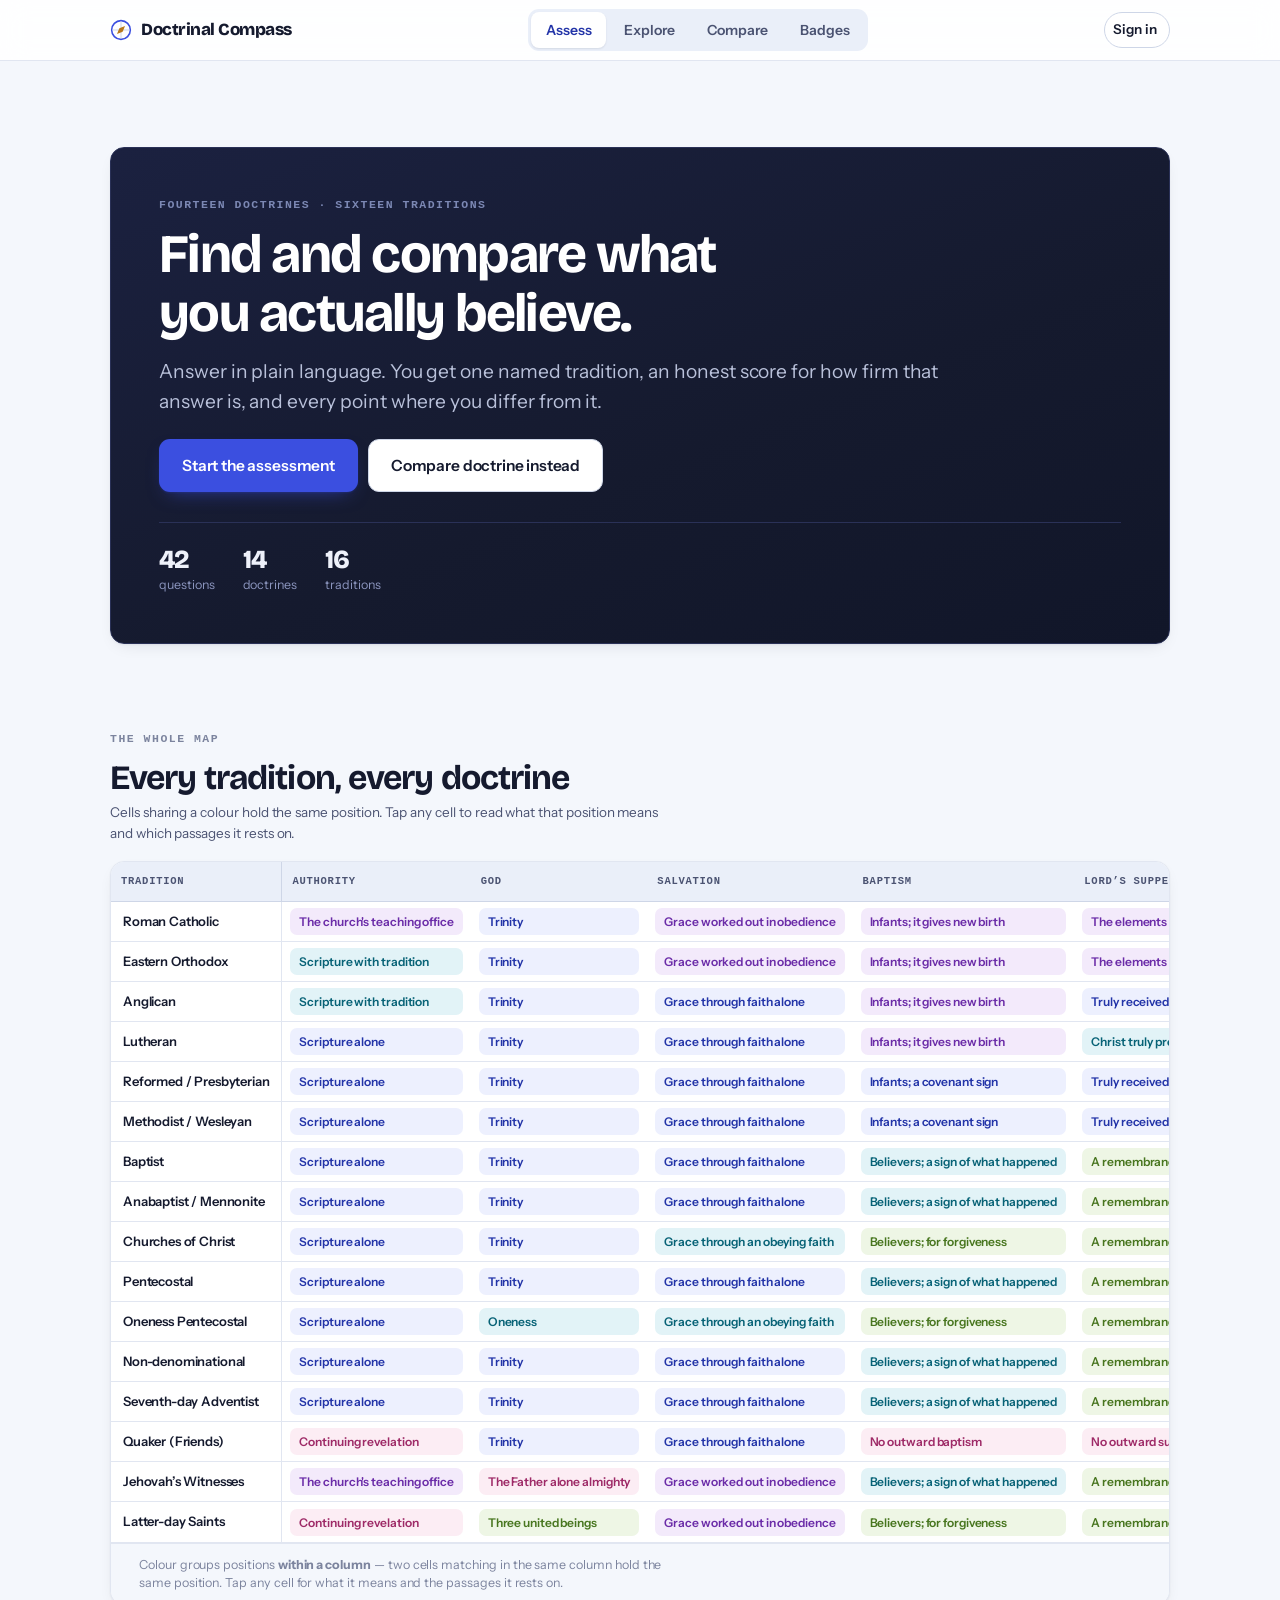
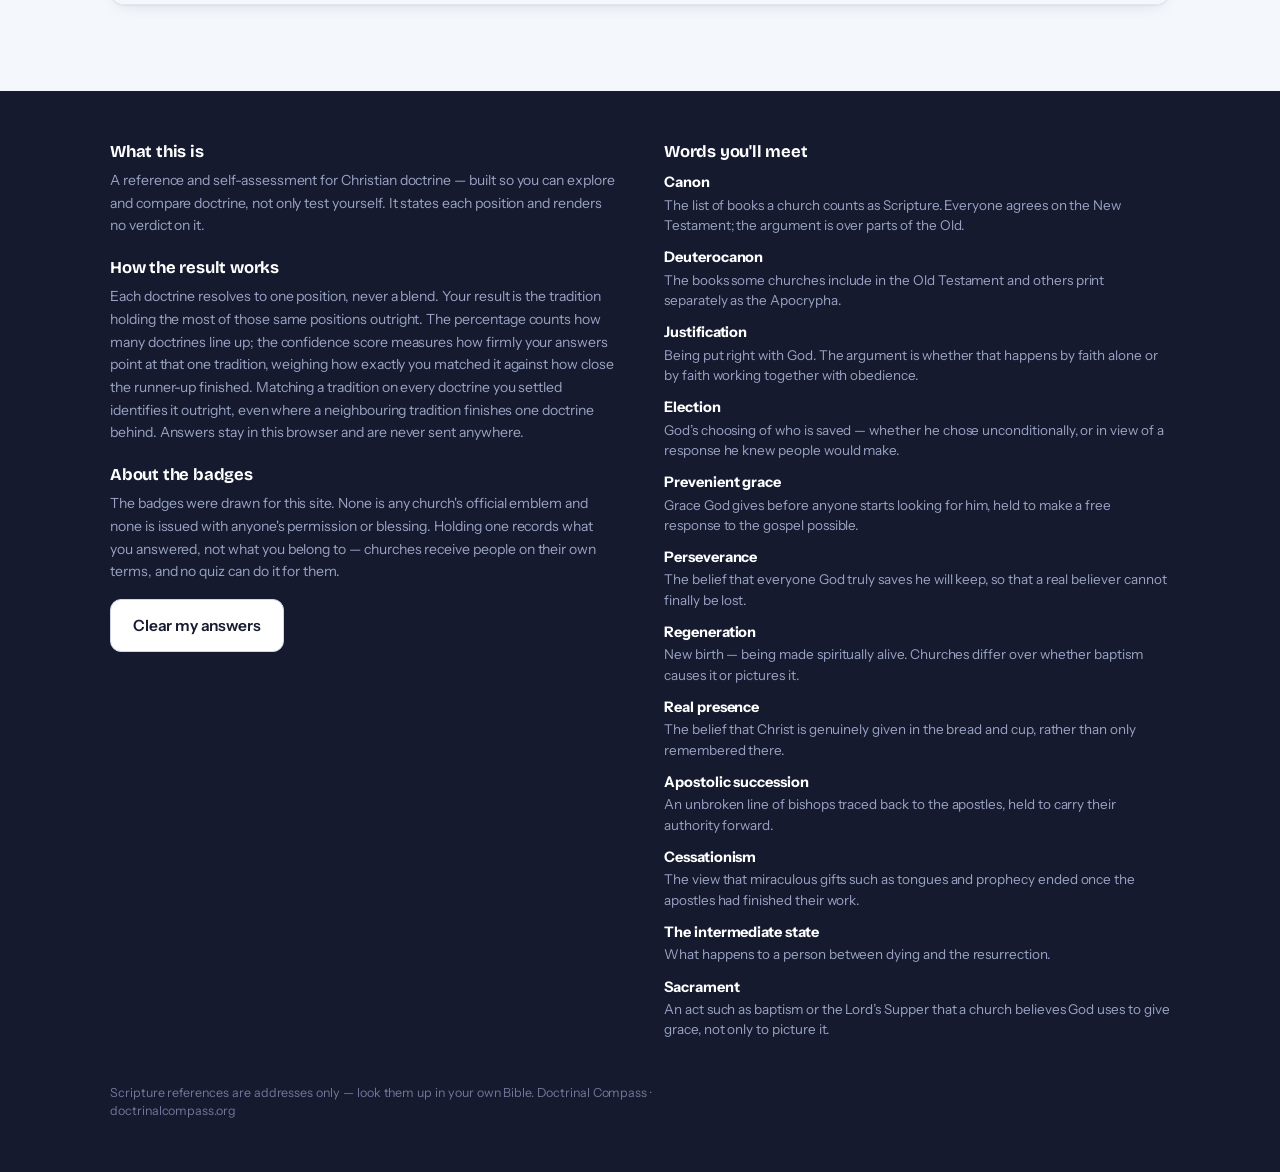
==== commit 43e7c303: "Add files via upload" ====
--- a/public/index.html
+++ b/public/index.html
@@ -126,14 +126,15 @@
   border-bottom:1px solid var(--line);
 }
 .head-row{display:flex;align-items:center;gap:10px;height:60px}
-@media (max-width:440px){ .brand span{display:none} }
+@media (max-width:560px){ .brand span{display:none} }
+@media (max-width:400px){ .tab{padding:7px 8px;font-size:13px} }
 .brand{display:flex;align-items:center;gap:9px;font-family:var(--display);font-weight:800;font-size:17px;letter-spacing:-.028em;text-decoration:none;color:var(--ink);white-space:nowrap}
 .brand-mark{width:22px;height:22px;flex:none}
 
-.tabs{display:flex;gap:4px;background:var(--wash-2);padding:3px;border-radius:11px}
+.tabs{display:flex;gap:3px;background:var(--wash-2);padding:3px;border-radius:11px;margin-inline:auto}
 .tab{
   appearance:none;border:0;background:transparent;cursor:pointer;
-  padding:7px clamp(9px,1.6vw,17px);border-radius:8px;
+  padding:7px clamp(7px,1.5vw,15px);border-radius:8px;white-space:nowrap;
   font-size:14px;font-weight:600;color:var(--ink-2);letter-spacing:-.01em;
   transition:background .15s,color .15s;
 }
@@ -417,14 +418,7 @@
 }
 
 /* ---------- nav badge + dropdown ---------- */
-.nav-badge-host{position:relative;margin-left:auto;display:flex;align-items:center}
-.nav-badge{
-  appearance:none;border:0;background:transparent;cursor:pointer;padding:3px;
-  border-radius:10px;display:grid;place-items:center;line-height:0;
-  transition:background .14s;
-}
-.nav-badge:hover{background:var(--wash-2)}
-.nav-badge[aria-expanded="true"]{background:var(--wash-2)}
+.acct-host{position:relative;display:flex;align-items:center;flex:none}
 .nav-pop{
   position:absolute;top:calc(100% + 9px);right:0;z-index:80;width:min(310px,calc(100vw - 28px));
   background:var(--paper);border:1px solid var(--line);border-radius:14px;
@@ -457,6 +451,53 @@
 }
 .card-dark .exception .lbl{color:#D9A44F}
 .retake-note{margin-top:14px;padding:14px 16px;border-radius:12px;background:#FBEDE4;border:1px solid #F0CDB2}
+
+/* ---------- account + badges ---------- */
+.acct-btn{
+  appearance:none;border:1px solid var(--line-2);background:var(--paper);cursor:pointer;
+  padding:6px 12px 6px 8px;border-radius:99px;display:flex;align-items:center;gap:7px;
+  font-size:13.5px;font-weight:600;color:var(--ink);max-width:170px;
+  transition:border-color .14s,background .14s;
+}
+.acct-btn:hover{border-color:var(--ink-3);background:var(--wash)}
+.acct-btn .who{overflow:hidden;text-overflow:ellipsis;white-space:nowrap}
+.acct-dot{width:24px;height:24px;border-radius:50%;flex:none;display:grid;place-items:center;
+  background:var(--primary-wash);color:var(--primary-deep);font-family:var(--mono);font-size:11px;font-weight:700}
+.field{margin-bottom:11px}
+.field label{display:block;font-family:var(--mono);font-size:10.5px;font-weight:700;letter-spacing:.08em;
+  text-transform:uppercase;color:var(--ink-3);margin-bottom:5px}
+.field input{
+  width:100%;padding:11px 13px;border-radius:10px;border:1.5px solid var(--line-2);
+  background:var(--paper);font:inherit;font-size:15.5px;color:var(--ink);
+}
+.field input:focus{border-color:var(--primary);outline:none}
+.field .hint{font-size:12px;color:var(--ink-3);margin-top:4px}
+.form-err{background:#FBE9EA;border:1px solid #F2C9CD;color:#8E2531;padding:10px 12px;
+  border-radius:9px;font-size:13.5px;margin-bottom:12px}
+.form-ok{background:#E4F4EC;border:1px solid #BEE3D2;color:#0A6448;padding:10px 12px;
+  border-radius:9px;font-size:13.5px;margin-bottom:12px}
+.code-box{
+  font-family:var(--mono);font-size:clamp(24px,6vw,32px);font-weight:700;letter-spacing:.22em;
+  color:var(--primary-deep);background:var(--primary-wash);border:1px dashed #B9C4FA;
+  border-radius:12px;padding:14px 10px;text-align:center;margin:10px 0;
+}
+.coll-grid{display:grid;gap:var(--gap);grid-template-columns:repeat(auto-fill,minmax(150px,1fr))}
+.coll-card{
+  background:var(--paper);border:1px solid var(--line);border-radius:var(--r);
+  padding:16px 14px;box-shadow:var(--shadow);text-align:center;cursor:pointer;width:100%;
+  transition:border-color .14s,box-shadow .14s;
+}
+.coll-card:hover{border-color:var(--line-2);box-shadow:var(--shadow-lg)}
+.coll-card .badge-svg{margin:0 auto}
+.coll-count{
+  display:inline-flex;align-items:center;justify-content:center;min-width:22px;height:22px;padding:0 6px;
+  border-radius:99px;background:var(--ink);color:#fff;font-family:var(--mono);font-size:11.5px;font-weight:700;
+  margin-left:6px;vertical-align:middle;
+}
+.coll-from{margin-top:10px;padding-top:10px;border-top:1px dashed var(--line-2);text-align:left}
+.coll-from div{font-size:13px;color:var(--ink-2);padding:3px 0}
+.empty-note{border:1px dashed var(--line-2);border-radius:var(--r);padding:clamp(20px,4vw,32px);
+  text-align:center;background:var(--paper)}
 </style>
 </head>
 <body>
@@ -471,12 +512,13 @@
       </svg>
       <span>Doctrinal Compass</span>
     </a>
-    <div class="nav-badge-host" id="nav-badge-host"></div>
     <nav class="tabs" role="tablist" aria-label="Sections">
       <button class="tab" role="tab" id="tab-assess"  aria-selected="true"  data-view="assess">Assess</button>
       <button class="tab" role="tab" id="tab-explore" aria-selected="false" data-view="explore">Explore</button>
       <button class="tab" role="tab" id="tab-compare" aria-selected="false" data-view="compare">Compare</button>
+      <button class="tab" role="tab" id="tab-badges"  aria-selected="false" data-view="badges">Badges</button>
     </nav>
+    <div class="acct-host" id="account-host"></div>
   </div>
 </header>
 
@@ -490,7 +532,7 @@
     <div class="wrap section">
       <div class="card card-dark" style="padding:clamp(24px,4.6vw,48px)">
         <p class="eyebrow">Fourteen doctrines · Sixteen traditions</p>
-        <h1>Find out what you<br>actually believe.</h1>
+        <h1>Find and compare what<br>you actually believe.</h1>
         <p class="lede" style="margin-top:14px">Answer in plain language. You get one named tradition, an honest
         score for how firm that answer is, and every point where you differ from it.</p>
         <div class="btn-row" style="margin-top:22px">
@@ -635,6 +677,21 @@
       down a column mean the same position, stated the same way.</p>
       <div id="full-matrix"></div>
     </div>
+  </div>
+</section>
+
+<!-- ============================ BADGES ============================ -->
+<section id="view-badges" class="view hidden" role="tabpanel" aria-labelledby="tab-badges">
+  <div class="wrap section">
+    <p class="eyebrow">Badges</p>
+    <h2 style="margin-bottom:6px">Your badge, and the ones you've collected</h2>
+    <p class="lede" style="margin-bottom:6px">A badge marks what someone believes, not what they belong to.</p>
+    <p class="meter-caption" style="margin-bottom:24px">Trade with a friend and you each end up holding the other's
+    badge. You keep one badge from each person — trade with them again and it updates to whatever they're wearing now.</p>
+
+    <div id="badges-mine"></div>
+    <div id="badges-trade" style="margin-top:var(--gap)"></div>
+    <div id="badges-coll" style="margin-top:var(--gap)"></div>
   </div>
 </section>
 
@@ -1004,6 +1061,7 @@
   closeNavPop();
   if(v==='explore') renderExplore();
   if(v==='compare') renderCompare();
+  if(v==='badges')  renderBadgesView();
 }
 $$('.tab').forEach(t=>t.onclick=()=>setView(t.dataset.view));
 $$('[data-goto]').forEach(b=>b.onclick=()=>setView(b.dataset.goto));
@@ -1283,8 +1341,9 @@
   const same=AXES.filter(a=>A.p[a.id]===B.p[a.id]);
   $('#cmp-summary').innerHTML=
     '<div style="display:flex;flex-wrap:wrap;gap:22px 34px;align-items:flex-start">'
-    +'<div><div class="stat-n">'+same.length+' of '+AXES.length+'</div>'
-    +'<div class="stat-l">doctrines where these two hold the same position</div></div>'
+    +'<div style="min-width:210px"><div class="stat-n">'+same.length+' of '+AXES.length+'</div>'
+    +'<div class="stat-l" style="margin-bottom:9px">doctrines where these two hold the same position</div>'
+    +bandMark(pct(same.length,AXES.length),same.length,AXES.length)+'</div>'
     +'<div style="flex:1;min-width:240px"><p class="eyebrow" style="margin-bottom:8px">'+esc(A.n)+' — what it leans on</p>'+authMark(A)+'</div>'
     +'<div style="flex:1;min-width:240px"><p class="eyebrow" style="margin-bottom:8px">'+esc(B.n)+' — what it leans on</p>'+authMark(B)+'</div>'
     +'</div><p class="meter-caption">'+AUTH_CAPTION+'</p>';
@@ -1340,7 +1399,7 @@
 $('#btn-clear').onclick=()=>{
   answers={}; save();
   marks={}; saveMarks();
-  badge=null; saveBadge(); renderNavBadge();
+  badge=null; saveBadge(); renderAccount();
   $('#assess-quiz').classList.add('hidden'); $('#assess-result').classList.add('hidden');
   $('#assess-start').classList.remove('hidden');
   setView('assess');
@@ -1355,7 +1414,7 @@
 }
 function reRender(){                       /* marks changed — everything downstream moves */
   const y=window.scrollY;
-  renderResult(); renderNavBadge();
+  renderResult(); renderAccount();
   window.scrollTo({top:y,behavior:'instant'});
 }
 function exceptionText(top,res){
@@ -1492,7 +1551,18 @@
     +'<button class="btn btn-primary" id="btn-accept">Accept badge</button>'
     +'<button class="btn btn-ghost" onclick="closePanel()">Not now</button></div>');
 
-  $('#btn-accept').onclick=()=>{
+  $('#btn-accept').onclick=async()=>{
+    const b=$('#btn-accept');
+    if(signedIn()){
+      b.disabled=true; b.textContent='Claiming\u2026';
+      try{
+        acct=(await api('/badge',{id:top.t.id,exc:exc,pct:top.pc,band:cf.band.n})).user;
+      }catch(e){
+        b.disabled=false; b.textContent='Accept badge';
+        b.insertAdjacentHTML('beforebegin','<div class="form-err" style="width:100%">'+esc(e.message)+'</div>');
+        return;
+      }
+    }
     badge={id:top.t.id,m:top.m,total:res.total,pct:top.pc,conf:cf.score,band:cf.band.n,exc:exc,when:Date.now()};
     saveBadge(); closePanel(); reRender();
   };
@@ -1588,47 +1658,294 @@
     $('#assess-result').classList.add('hidden'); startQuiz(); window.scrollTo({top:0,behavior:'instant'}); };
 }
 
-/* ---------- nav badge ---------- */
+/* ============================================================
+   ACCOUNTS
+   The browser never decides anything here. It asks the Worker,
+   the Worker decides, and this just draws the answer.
+   ============================================================ */
+const TSTORE='dc.token.v7';
+let token=null, acct=null;
+try{ token=localStorage.getItem(TSTORE)||null }catch(e){}
+
+async function api(path,body){
+  const h={'content-type':'application/json'};
+  if(token) h.authorization='Bearer '+token;
+  let r;
+  try{ r=await fetch('/api'+path,{method:'POST',headers:h,body:JSON.stringify(body||{})}); }
+  catch(e){ throw new Error('Could not reach the server. Check your connection.'); }
+  let d={}; try{ d=await r.json(); }catch(e){}
+  if(!r.ok){ const err=new Error(d.message||d.error||'Something went wrong.'); err.code=d.error; err.status=r.status; throw err; }
+  return d;
+}
+function setToken(t){ token=t; try{ t?localStorage.setItem(TSTORE,t):localStorage.removeItem(TSTORE) }catch(e){} }
+function signedIn(){ return !!(token&&acct); }
+
+async function refreshAccount(){
+  if(!token){ acct=null; return; }
+  try{ acct=(await api('/me')).user; }
+  catch(e){ if(e.status===401){ setToken(null); acct=null; } }
+}
+
+/* ---------- account dropdown ---------- */
 function closeNavPop(){
   const p=$('#nav-pop'); if(p) p.classList.add('hidden');
-  const b=$('#nav-badge-btn'); if(b) b.setAttribute('aria-expanded','false');
-}
-function renderNavBadge(){
-  const host=$('#nav-badge-host'); if(!host) return;
-  const has = badge && BADGES[badge.id];
-  const t = has ? TR(badge.id) : null;
-  host.innerHTML='<button class="nav-badge'+(has?' has':'')+'" id="nav-badge-btn" aria-expanded="false" '
-      +'aria-label="'+(has?'Your doctrine badge: '+esc(t.n):'No doctrine badge yet')+'">'
-      +(has?badgeSVG(badge.id,30,true):blankBadgeSVG(30))
-    +'</button>'
-    +'<div class="nav-pop hidden" id="nav-pop">'
-      +(has
-        ? '<div style="display:flex;gap:12px;align-items:center;margin-bottom:10px">'+badgeSVG(badge.id,54,true)
-          +'<div><p class="badge-claimed-tag">Your doctrine badge</p>'
-          +'<h4 style="margin-top:6px">'+esc(t.n)+'</h4></div></div>'
-          +(badge.exc?'<p class="small" style="margin-bottom:8px"><strong>Except on '+esc(badge.exc)+'.</strong></p>':'')
-          +'<p class="small">Closest match at '+badge.pct+'% · '+esc(String(badge.band).toLowerCase())+'. '
-          +'It marks what you believe, not what you belong to.</p>'
-          +'<button class="btn btn-ghost btn-block" id="nav-pop-view">See the full result</button>'
-        : '<h4>No badge yet</h4>'
-          +'<p class="small">Assess yourself to earn a doctrine badge. It marks what you believe, not what you belong to.</p>'
-          +'<button class="btn btn-primary btn-block" id="nav-pop-start">Start the assessment</button>')
-    +'</div>';
-
-  $('#nav-badge-btn').onclick=e=>{
+  const b=$('#acct-btn'); if(b) b.setAttribute('aria-expanded','false');
+}
+function renderAccount(){
+  const host=$('#account-host'); if(!host) return;
+  const inn=signedIn();
+  host.innerHTML='<button class="acct-btn" id="acct-btn" aria-expanded="false">'
+      +(inn?'<span class="acct-dot">'+esc(acct.username.slice(0,1).toUpperCase())+'</span>'
+            +'<span class="who">'+esc(acct.username)+'</span>'
+           :'<span class="who">Sign in</span>')
+    +'</button><div class="nav-pop hidden" id="nav-pop"></div>';
+  $('#acct-btn').onclick=e=>{
     e.stopPropagation();
     const p=$('#nav-pop'), open=p.classList.contains('hidden');
+    if(open) drawAccountPop();
     p.classList.toggle('hidden',!open);
-    $('#nav-badge-btn').setAttribute('aria-expanded',String(open));
+    $('#acct-btn').setAttribute('aria-expanded',String(open));
   };
-  const v=$('#nav-pop-view');
-  if(v) v.onclick=()=>{ closeNavPop(); setView('assess');
-    $('#assess-start').classList.add('hidden'); $('#assess-quiz').classList.add('hidden');
-    $('#assess-result').classList.remove('hidden'); renderResult(); };
-  const s=$('#nav-pop-start');
-  if(s) s.onclick=()=>{ closeNavPop(); setView('assess'); startQuiz(); };
-}
-document.addEventListener('click',e=>{ if(!e.target.closest('#nav-badge-host')) closeNavPop(); });
+}
+function drawAccountPop(){
+  const p=$('#nav-pop');
+  if(signedIn()){
+    const t=acct.badge?TR(acct.badge.id):null;
+    p.innerHTML='<div style="display:flex;gap:11px;align-items:center;margin-bottom:12px">'
+      +(t?badgeSVG(acct.badge.id,44,true):blankBadgeSVG(44))
+      +'<div style="min-width:0"><h4 style="overflow:hidden;text-overflow:ellipsis">'+esc(acct.username)+'</h4>'
+      +'<div class="tiny">'+(t?esc(t.n):'No badge yet')+'</div></div></div>'
+      +(acct.code?'<p class="tiny" style="margin-bottom:4px">Your friend code</p>'
+        +'<div class="code-box" style="font-size:20px;padding:9px">'+esc(acct.code)+'</div>':'')
+      +'<button class="btn btn-ghost btn-block" id="pop-badges">Badges</button>'
+      +'<button class="btn btn-quiet btn-block" id="pop-out" style="margin-top:6px">Sign out</button>';
+    $('#pop-badges').onclick=()=>{ closeNavPop(); setView('badges'); };
+    $('#pop-out').onclick=async()=>{
+      try{ await api('/logout'); }catch(e){}
+      setToken(null); acct=null; closeNavPop(); renderAccount(); renderBadgesView();
+    };
+  } else {
+    p.innerHTML=authFormHTML('login');
+    wireAuthForm();
+  }
+}
+function authFormHTML(mode){
+  const up=mode==='signup';
+  return '<h4 style="margin-bottom:3px">'+(up?'Create an account':'Sign in')+'</h4>'
+    +'<p class="tiny" style="margin-bottom:12px">'+(up
+      ? 'So your badge and collection follow you between devices.'
+      : 'Welcome back.')+'</p>'
+    +'<div id="auth-msg"></div>'
+    +'<div class="field"><label for="au-user">Username</label>'
+      +'<input id="au-user" autocomplete="username" autocapitalize="none" spellcheck="false" maxlength="24">'
+      +(up?'<div class="hint">Six characters or more. Letters, numbers, _ and - only.</div>':'')+'</div>'
+    +'<div class="field"><label for="au-pass">Password</label>'
+      +'<input id="au-pass" type="password" autocomplete="'+(up?'new-password':'current-password')+'" maxlength="200">'
+      +(up?'<div class="hint">Six characters or more.</div>':'')+'</div>'
+    +'<button class="btn btn-primary btn-block" id="au-go">'+(up?'Create account':'Sign in')+'</button>'
+    +'<button class="btn btn-quiet btn-block" id="au-swap" style="margin-top:4px">'
+      +(up?'I already have an account':'Create an account instead')+'</button>'
+    +(up?'<p class="tiny" style="margin-top:10px">Use a password you don\u2019t use anywhere else. '
+        +'Your password is stored scrambled and can never be read back \u2014 which also means it can\u2019t be recovered if you forget it.</p>':'');
+}
+function wireAuthForm(){
+  const mode=$('#au-go').textContent==='Create account'?'signup':'login';
+  const go=async()=>{
+    const username=$('#au-user').value.trim(), password=$('#au-pass').value;
+    const msg=$('#auth-msg');
+    if(!username||!password){ msg.innerHTML='<div class="form-err">Fill in both fields.</div>'; return; }
+    if(mode==='signup'&&(username.length<6||password.length<6)){
+      msg.innerHTML='<div class="form-err">Username and password both need at least six characters.</div>'; return; }
+    $('#au-go').disabled=true; $('#au-go').textContent='Working\u2026';
+    try{
+      const d=await api('/'+mode,{username,password});
+      setToken(d.token); acct=d.user;
+      closeNavPop(); renderAccount();
+      await syncLocalBadge();
+      renderBadgesView();
+      if(!$('#view-badges').classList.contains('hidden')) renderBadgesView();
+    }catch(e){
+      msg.innerHTML='<div class="form-err">'+esc(e.message)+'</div>';
+      $('#au-go').disabled=false; $('#au-go').textContent=mode==='signup'?'Create account':'Sign in';
+    }
+  };
+  $('#au-go').onclick=go;
+  $('#au-pass').onkeydown=e=>{ if(e.key==='Enter') go(); };
+  $('#au-swap').onclick=()=>{ $('#nav-pop').innerHTML=authFormHTML(mode==='signup'?'login':'signup'); wireAuthForm(); };
+}
+
+/* If you claimed a badge signed out and then signed in, carry it up once. */
+async function syncLocalBadge(){
+  if(!signedIn()) return;
+  if(acct.badge){                       // the account wins; it is the shared record
+    badge={id:acct.badge.id,exc:acct.badge.exc,pct:acct.badge.pct,band:acct.badge.band,
+           m:0,total:AXES.length,when:acct.badge.at};
+    saveBadge(); return;
+  }
+  if(badge&&BADGES[badge.id]){
+    try{ acct=(await api('/badge',{id:badge.id,exc:badge.exc||null,pct:badge.pct,band:badge.band})).user; }catch(e){}
+  }
+}
+
+/* ---------- congratulations waiting from a trade ---------- */
+function showNotices(){
+  if(!signedIn()||!acct.notices||!acct.notices.length) return;
+  const list=acct.notices.slice();
+  openPanel('<div style="text-align:center">'
+    +'<div style="display:flex;justify-content:center;gap:8px;flex-wrap:wrap;margin-bottom:6px">'
+    +list.slice(0,4).map(nt=>BADGES[nt.id]?badgeSVG(nt.id,84,true):'').join('')+'</div>'
+    +'<h3 style="margin:12px 0 6px">Congratulations</h3>'
+    +'<p class="small">'+list.map(nt=>{
+        const t=TR(nt.id);
+        return 'You earned the <strong>'+esc(t?t.n:nt.id)+'</strong> badge from <strong>'+esc(nt.from)+'</strong>.';
+      }).join('<br>')+'</p></div>'
+    +'<button class="btn btn-primary btn-block" style="margin-top:20px" id="nt-ok">See my collection</button>');
+  $('#nt-ok').onclick=async()=>{
+    try{ acct=(await api('/seen')).user; }catch(e){}
+    closePanel(); setView('badges');
+  };
+}
+
+/* ============================================================
+   BADGES VIEW
+   ============================================================ */
+function renderBadgesView(){
+  const mine=$('#badges-mine'); if(!mine) return;
+  const b = signedIn()&&acct.badge ? acct.badge : (badge&&BADGES[badge.id]?badge:null);
+  const t = b?TR(b.id):null;
+
+  /* --- your own badge --- */
+  mine.innerHTML='<div class="card">'
+    +'<p class="eyebrow">Your badge</p>'
+    +(t
+      ? '<div class="badge-hold" style="margin-top:10px">'+badgeSVG(b.id,120,true)
+        +'<div style="flex:1;min-width:200px"><h3 style="margin-bottom:5px">'+esc(t.n)+'</h3>'
+        +(b.exc?'<p class="small" style="margin-bottom:6px"><strong>Except on '+esc(b.exc)+'.</strong></p>':'')
+        +'<p class="small">'+(b.pct?'Closest match at '+b.pct+'%. ':'')
+        +'It marks what you believe, not what you belong to.</p>'
+        +(signedIn()&&acct.nextClaimAt&&Date.now()<acct.nextClaimAt
+          ? '<p class="tiny" style="margin-top:8px">You can change your badge again in '
+            +Math.ceil((acct.nextClaimAt-Date.now())/3600000)+' hour'
+            +(Math.ceil((acct.nextClaimAt-Date.now())/3600000)===1?'':'s')+'.</p>':'')
+        +'</div></div>'
+      : '<div class="empty-note" style="margin-top:12px">'+blankBadgeSVG(84)
+        +'<h3 style="margin:12px 0 5px">No badge yet</h3>'
+        +'<p class="small" style="margin:0 auto 14px;max-width:40ch">Take the assessment and you can claim the badge '
+        +'of whichever tradition your answers land closest to.</p>'
+        +'<button class="btn btn-primary" data-goto="assess">Start the assessment</button></div>')
+    +'</div>';
+  $$('#badges-mine [data-goto]').forEach(x=>x.onclick=()=>setView(x.dataset.goto));
+
+  renderTradeBox(!!t);
+  renderCollection();
+}
+
+function renderTradeBox(hasBadge){
+  const host=$('#badges-trade');
+  if(!signedIn()){
+    host.innerHTML='<div class="card"><p class="eyebrow">Trading</p>'
+      +'<h3 style="margin-bottom:5px">Sign in to trade badges</h3>'
+      +'<p class="small" style="margin-bottom:14px">Trading needs an account so your friend has somewhere to send '
+      +'their badge. Everything else on this site works without one.</p>'
+      +'<button class="btn btn-primary" id="trade-signin">Sign in or create an account</button></div>';
+    $('#trade-signin').onclick=()=>{ $('#acct-btn').click(); };
+    return;
+  }
+  if(!hasBadge||!acct.code){
+    host.innerHTML='<div class="card"><p class="eyebrow">Your friend code</p>'
+      +'<h3 style="margin-bottom:5px">Claim a badge to get your code</h3>'
+      +'<p class="small" style="margin:0">Your friend code appears once you\u2019re wearing a badge \u2014 there\u2019s nothing '
+      +'to trade until then.</p></div>';
+    return;
+  }
+  host.innerHTML='<div class="card"><p class="eyebrow">Trading</p>'
+    +'<div class="grid g-2" style="margin-top:6px">'
+      +'<div><h4 style="margin-bottom:4px">Your friend code</h4>'
+        +'<p class="tiny">Give this to a friend. It never changes.</p>'
+        +'<div class="code-box">'+esc(acct.code)+'</div>'
+        +'<button class="btn btn-ghost btn-block" id="code-copy">Copy code</button></div>'
+      +'<div><h4 style="margin-bottom:4px">Enter a friend\u2019s code</h4>'
+        +'<p class="tiny">You\u2019ll each end up holding the other\u2019s badge.</p>'
+        +'<div id="trade-msg" style="margin-top:10px"></div>'
+        +'<div class="field"><label for="trade-in" class="sr">Friend code</label>'
+        +'<input id="trade-in" maxlength="6" autocapitalize="characters" autocomplete="off" spellcheck="false" '
+        +'style="font-family:var(--mono);letter-spacing:.18em;text-transform:uppercase;text-align:center;font-size:20px"></div>'
+        +'<button class="btn btn-primary btn-block" id="trade-go">Trade badges</button></div>'
+    +'</div></div>';
+
+  $('#code-copy').onclick=()=>{
+    const done=()=>{ $('#code-copy').textContent='Copied'; setTimeout(()=>{$('#code-copy').textContent='Copy code';},1600); };
+    if(navigator.clipboard) navigator.clipboard.writeText(acct.code).then(done,()=>{});
+    else done();
+  };
+  const go=async()=>{
+    const code=$('#trade-in').value.trim().toUpperCase(), msg=$('#trade-msg');
+    if(code.length!==6){ msg.innerHTML='<div class="form-err">A friend code is six characters.</div>'; return; }
+    $('#trade-go').disabled=true; $('#trade-go').textContent='Trading\u2026';
+    try{
+      const d=await api('/trade',{code});
+      acct=d.user;
+      const t=TR(d.got.id);
+      closePanel();
+      openPanel('<div style="text-align:center">'+badgeSVG(d.got.id,110,true)
+        +'<h3 style="margin:12px 0 6px">Congratulations</h3>'
+        +'<p class="small">You '+(d.got.updated?'updated':'earned')+' the <strong>'+esc(t?t.n:d.got.id)
+        +'</strong> badge from <strong>'+esc(d.got.from)+'</strong>.'
+        +(d.got.updated?' They were already in your collection, so their slot now shows what they\u2019re wearing today.':'')
+        +'</p><p class="tiny" style="margin-top:8px">'+esc(d.got.from)+' now holds your badge too, and will see this '
+        +'next time they open the site.</p></div>'
+        +'<button class="btn btn-primary btn-block" style="margin-top:20px" onclick="closePanel()">Nice</button>');
+      renderBadgesView();
+    }catch(e){
+      msg.innerHTML='<div class="form-err">'+esc(e.message)+'</div>';
+    }
+    const g=$('#trade-go'); if(g){ g.disabled=false; g.textContent='Trade badges'; }
+  };
+  $('#trade-go').onclick=go;
+  $('#trade-in').onkeydown=e=>{ if(e.key==='Enter') go(); };
+}
+
+function renderCollection(){
+  const host=$('#badges-coll');
+  const coll = signedIn() ? (acct.collection||{}) : {};
+  const people = Object.keys(coll);
+
+  if(!people.length){
+    host.innerHTML='<div class="card"><p class="eyebrow">Your collection</p>'
+      +'<div class="empty-note" style="margin-top:12px;border:0;padding:18px 0">'
+      +'<p class="small" style="margin:0">'+(signedIn()
+        ? 'Nothing collected yet. Trade codes with someone and their badge shows up here.'
+        : 'Sign in to start a collection.')+'</p></div></div>';
+    return;
+  }
+  /* group by badge — several people can hold the same one */
+  const groups={};
+  people.forEach(who=>{ const g=coll[who]; (groups[g.id]=groups[g.id]||[]).push({who,...g}); });
+  const ids=Object.keys(groups).sort((a,b)=>groups[b].length-groups[a].length
+    ||(TR(a)?TR(a).n:a).localeCompare(TR(b)?TR(b).n:b));
+
+  host.innerHTML='<div class="card"><p class="eyebrow">Your collection</p>'
+    +'<h3 style="margin-bottom:4px">'+people.length+' badge'+(people.length===1?'':'s')
+    +' from '+people.length+' '+(people.length===1?'person':'people')+'</h3>'
+    +'<p class="meter-caption" style="margin-bottom:18px">Tap a badge to see who you got it from.</p>'
+    +'<div class="coll-grid">'+ids.map(id=>{
+      const g=groups[id], t=TR(id);
+      return '<button class="coll-card" data-id="'+esc(id)+'">'
+        +(BADGES[id]?badgeSVG(id,86,true):blankBadgeSVG(86))
+        +'<div style="font-weight:700;font-size:14px;letter-spacing:-.012em;margin-top:9px">'
+        +esc(t?t.n:id)+(g.length>1?'<span class="coll-count">'+g.length+'</span>':'')+'</div>'
+        +'<div class="coll-from hidden" id="from-'+esc(id)+'">'
+        +g.map(x=>'<div>'+esc(x.who)+(x.exc?' <span class="tiny">\u2014 except on '+esc(x.exc)+'</span>':'')+'</div>').join('')
+        +'</div></button>';
+    }).join('')+'</div></div>';
+
+  $$('#badges-coll .coll-card').forEach(c=>c.onclick=()=>{
+    const f=$('#from-'+c.dataset.id);
+    if(f) f.classList.toggle('hidden');
+  });
+}
+
+document.addEventListener('click',e=>{ if(!e.target.closest('#account-host')) closeNavPop(); });
 
 /* ---------- glossary ---------- */
 $('#glossary').innerHTML=Object.keys(DEFNS).map(k=>
@@ -1637,7 +1954,13 @@
 
 /* ---------- boot ---------- */
 renderMatrix($('#home-matrix'), ['authority','god','salvation','baptism','supper','governance']);
-renderNavBadge();
+renderAccount();
+refreshAccount().then(async()=>{
+  await syncLocalBadge();
+  renderAccount();
+  if(!$('#view-badges').classList.contains('hidden')) renderBadgesView();
+  showNotices();
+});
 const done=answeredCount();
 if(done>=QUESTIONS.length){
   $('#assess-start').classList.add('hidden');
@@ -1652,7 +1975,7 @@
   $('#btn-start').parentNode.appendChild(b);
 }
 const h=(location.hash||'').replace('#','');
-setView(['assess','explore','compare'].includes(h)?h:'assess');
+setView(['assess','explore','compare','badges'].includes(h)?h:'assess');
 </script>
 </body>
 </html>
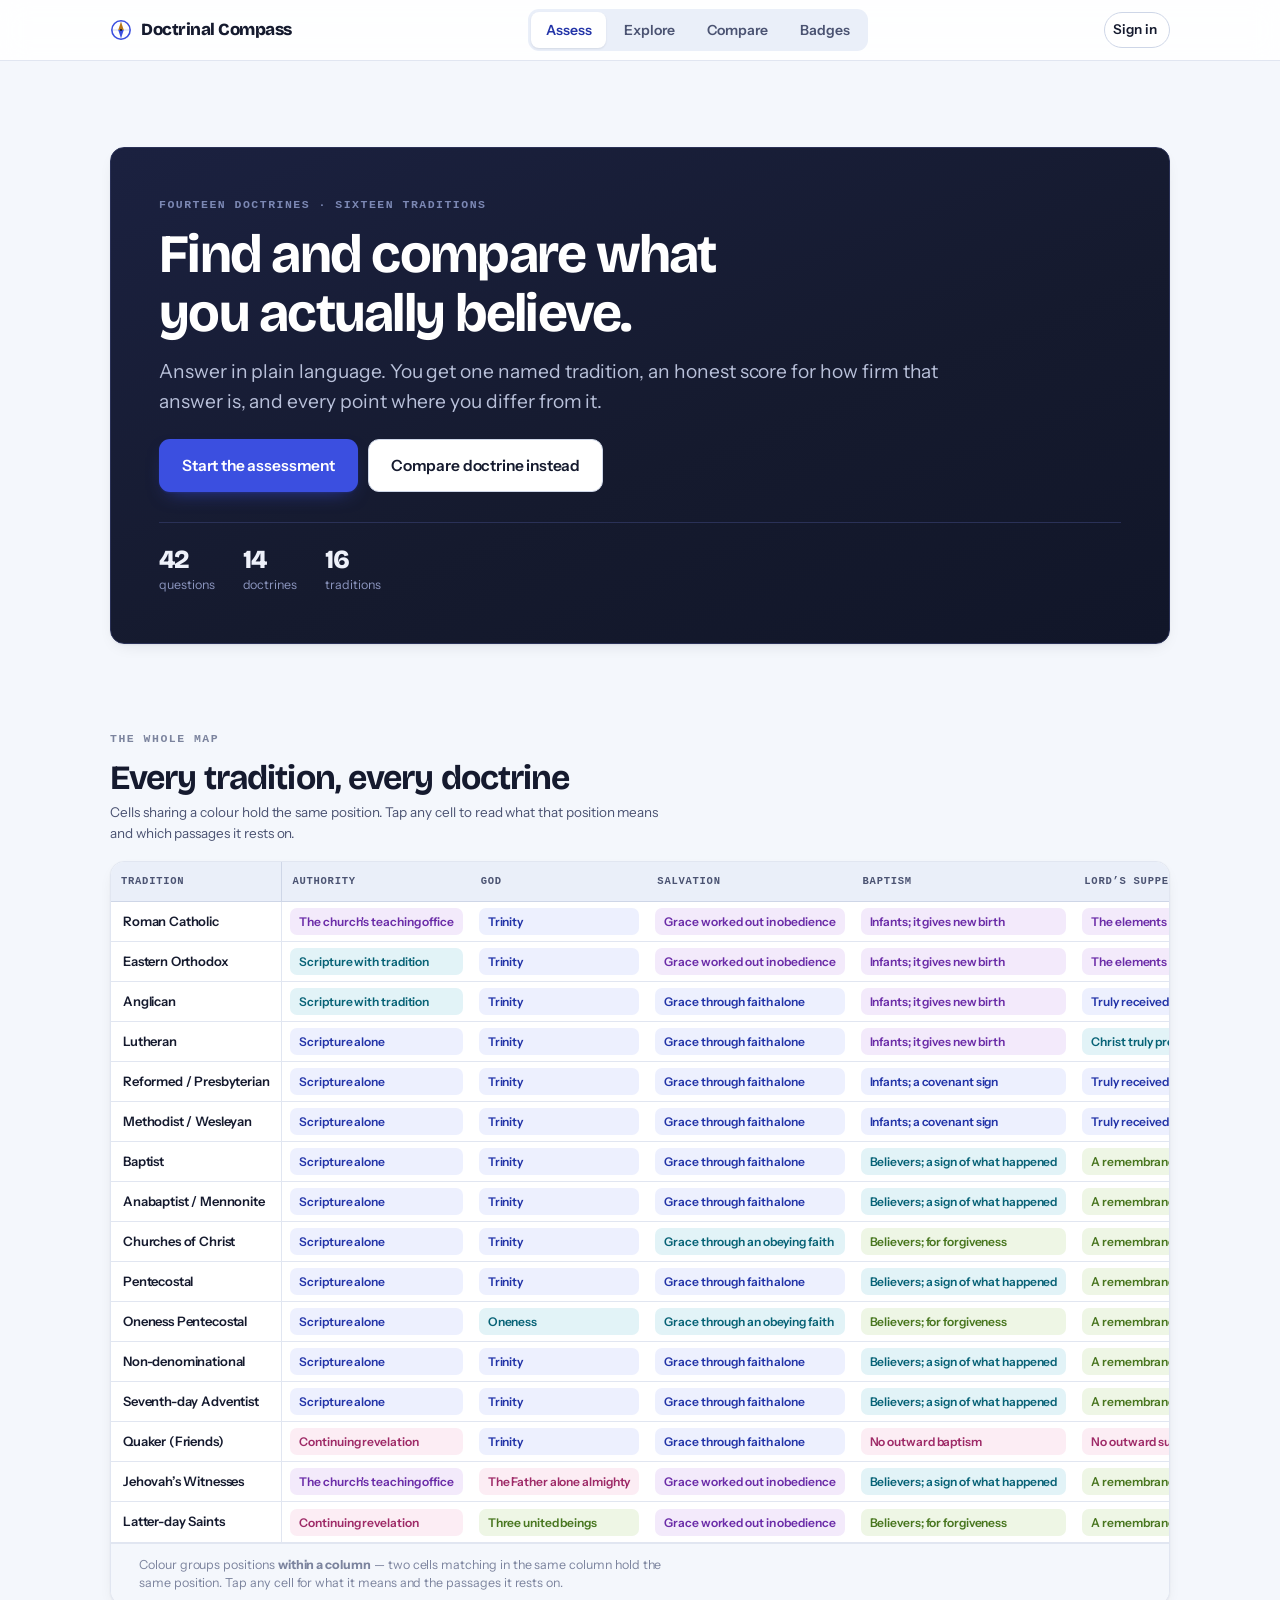
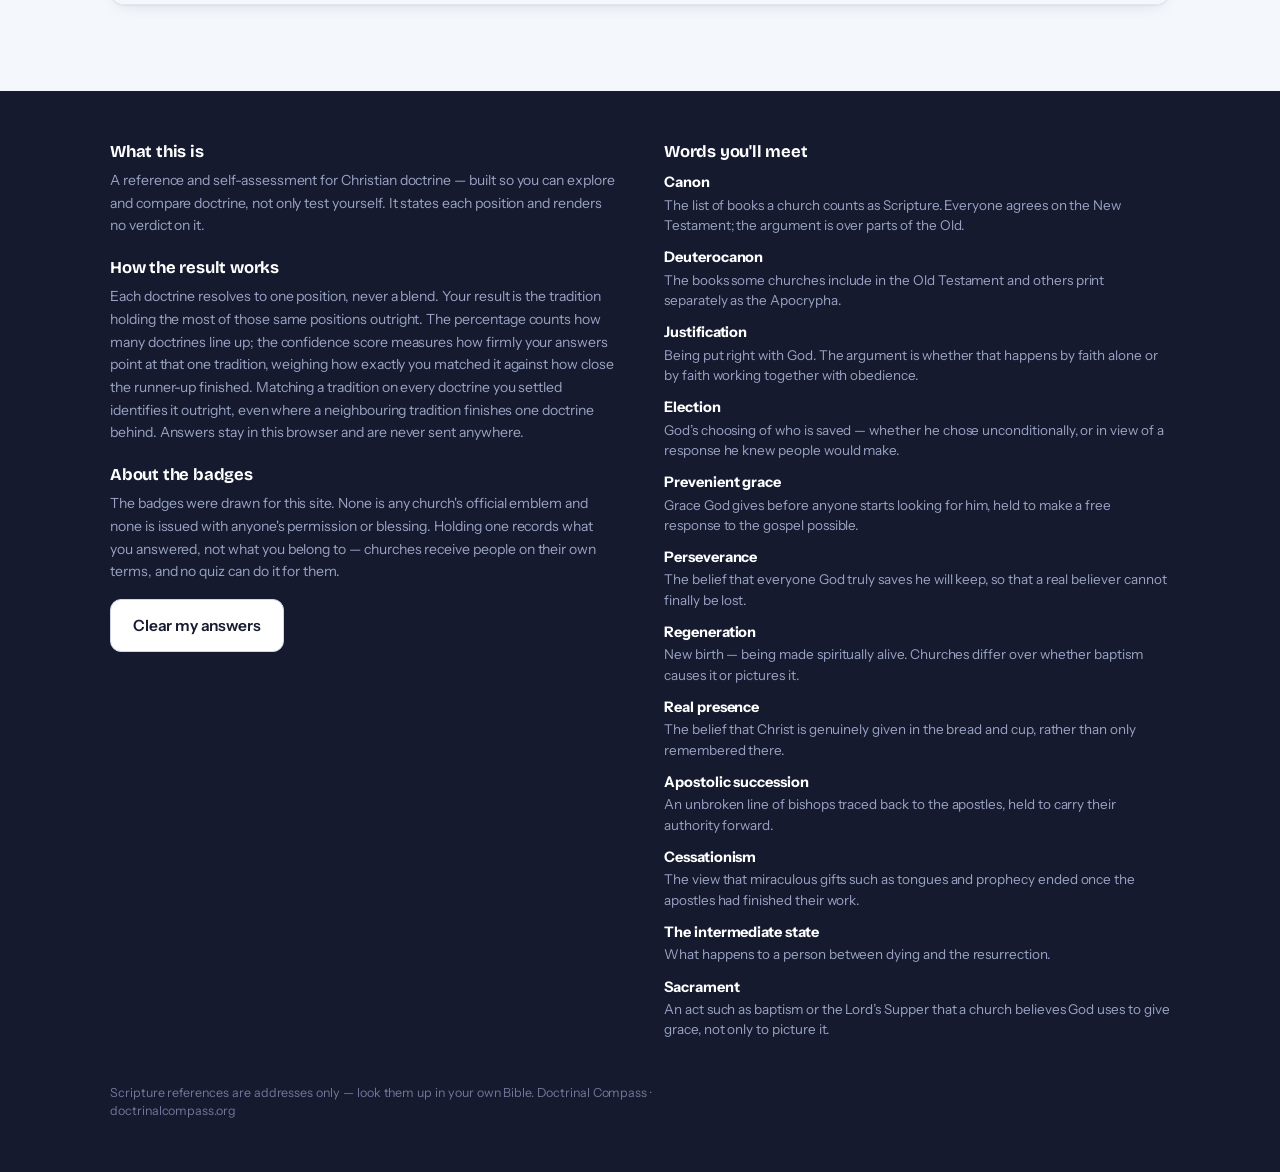
==== commit f6aaeee0: "Rename index (1).html to index.html" ====
--- a/public/index.html
+++ b/public/index.html
@@ -3,9 +3,71 @@
 <head>
 <meta charset="utf-8">
 <meta name="viewport" content="width=device-width, initial-scale=1, viewport-fit=cover">
-<title>Doctrinal Compass — compare Christian doctrine</title>
-<meta name="description" content="A reference and self-assessment for Christian doctrine. Compare doctrine across sixteen traditions, or find where you stand.">
+<title>Christian Denomination Test — Doctrinal Compass</title>
+<meta name="description" content="A free reference and self-assessment for Christian doctrine. Compare what sixteen denominations teach, or take the test and find where you stand.">
+<link rel="canonical" href="https://doctrinalcompass.org/">
+<meta name="robots" content="index, follow, max-image-preview:large, max-snippet:-1">
 <meta name="theme-color" content="#151A2E">
+<meta name="author" content="Doctrinal Compass">
+
+<!-- the mark Google shows beside the result. Needs to be a real file at a real
+     URL: Google will not read an inline data: icon. -->
+<link rel="icon" href="/favicon.svg" type="image/svg+xml">
+<link rel="icon" href="/favicon-48.png" sizes="48x48" type="image/png">
+<link rel="icon" href="/favicon-512.png" sizes="512x512" type="image/png">
+<link rel="apple-touch-icon" href="/apple-touch-icon.png">
+
+<!-- link previews -->
+<meta property="og:type" content="website">
+<meta property="og:site_name" content="Doctrinal Compass">
+<meta property="og:locale" content="en_US">
+<meta property="og:url" content="https://doctrinalcompass.org/">
+<meta property="og:title" content="Christian Denomination Test — Doctrinal Compass">
+<meta property="og:description" content="A free reference and self-assessment for Christian doctrine. Compare what sixteen denominations teach, or take the test and find where you stand.">
+<meta property="og:image" content="https://doctrinalcompass.org/og-image.png">
+<meta property="og:image:width" content="1200">
+<meta property="og:image:height" content="630">
+<meta property="og:image:alt" content="Doctrinal Compass — compare Christian doctrine across sixteen traditions">
+<meta name="twitter:card" content="summary_large_image">
+<meta name="twitter:title" content="Christian Denomination Test — Doctrinal Compass">
+<meta name="twitter:description" content="A free reference and self-assessment for Christian doctrine. Compare what sixteen denominations teach, or take the test and find where you stand.">
+<meta name="twitter:image" content="https://doctrinalcompass.org/og-image.png">
+
+<!-- structured data: what this site is, in the form search engines parse.
+     Nothing here is a claim the site does not already make on the page. -->
+<script type="application/ld+json">
+{
+  "@context": "https://schema.org",
+  "@graph": [
+    {
+      "@type": "WebSite",
+      "@id": "https://doctrinalcompass.org/#website",
+      "url": "https://doctrinalcompass.org/",
+      "name": "Doctrinal Compass",
+      "alternateName": "Christian Denomination Test",
+      "description": "A free reference and self-assessment for Christian doctrine. Compare what sixteen denominations teach, or take the test and find where you stand.",
+      "inLanguage": "en"
+    },
+    {
+      "@type": "WebApplication",
+      "@id": "https://doctrinalcompass.org/#app",
+      "name": "Christian Denomination Test",
+      "url": "https://doctrinalcompass.org/",
+      "isPartOf": { "@id": "https://doctrinalcompass.org/#website" },
+      "applicationCategory": "ReferenceApplication",
+      "operatingSystem": "Any web browser",
+      "browserRequirements": "Requires JavaScript",
+      "description": "A 42-question self-assessment that names which of sixteen Christian traditions your answers land closest to, alongside a doctrine-by-doctrine comparison of all sixteen.",
+      "offers": { "@type": "Offer", "price": "0", "priceCurrency": "USD" },
+      "about": [
+        { "@type": "Thing", "name": "Christian denominations" },
+        { "@type": "Thing", "name": "Christian doctrine" },
+        { "@type": "Thing", "name": "Comparative theology" }
+      ]
+    }
+  ]
+}
+</script>
 <link rel="preconnect" href="https://fonts.googleapis.com">
 <link rel="preconnect" href="https://fonts.gstatic.com" crossorigin>
 <link href="https://fonts.googleapis.com/css2?family=Bricolage+Grotesque:opsz,wght@12..96,600;12..96,700;12..96,800&family=Instrument+Sans:wght@400;500;600;700&display=swap" rel="stylesheet">
@@ -376,23 +438,14 @@
 .conf-why li{display:flex;gap:8px;align-items:flex-start;font-size:13.5px;line-height:1.45;list-style:none}
 .conf-why .m{flex:none;font-family:var(--mono);font-weight:700;font-size:13px;line-height:1.35}
 
-/* ---------- dealbreakers ---------- */
+/* ---------- the gap: where you and a tradition differ ---------- */
 .db-card{border:1px solid var(--line);border-radius:12px;padding:15px 16px;background:var(--paper)}
-.db-card.on{border-color:var(--band-4);background:#FDF3EC}
-.db-sides{display:grid;gap:10px;margin:11px 0 13px}
+.db-sides{display:grid;gap:10px;margin:11px 0 0}
 @media (min-width:640px){ .db-sides{grid-template-columns:1fr 1fr} }
 .db-side{padding:10px 12px;border-radius:9px;background:var(--wash);border:1px solid var(--line)}
 .db-side.mine{background:var(--primary-wash);border-color:#C9D2FB}
 .db-label{font-family:var(--mono);font-size:10.5px;font-weight:700;letter-spacing:.08em;text-transform:uppercase;color:var(--ink-3);margin-bottom:3px}
 .db-pos{font-weight:700;font-size:14.5px;letter-spacing:-.012em;margin-bottom:3px}
-.db-row{display:flex;gap:8px;flex-wrap:wrap}
-.db-btn{
-  flex:1;min-width:150px;padding:10px 12px;border-radius:9px;border:1.5px solid var(--line);
-  background:var(--paper);cursor:pointer;font-size:13.5px;font-weight:600;color:var(--ink-2);
-  transition:border-color .13s,background .13s,color .13s;
-}
-.db-btn[aria-pressed="true"]{border-color:var(--band-4);background:var(--band-4);color:#fff}
-.db-btn.keep[aria-pressed="true"]{border-color:var(--band-1);background:var(--band-1)}
 .db-out{margin-top:16px;padding:14px 16px;border-radius:12px;background:var(--wash-2);border:1px solid var(--line-2)}
 
 /* ---------- ranked rows ---------- */
@@ -428,28 +481,17 @@
 .nav-pop .btn{margin-top:12px}
 .blank-badge{opacity:.5}
 
-/* ---------- gap / dealbreaker states ---------- */
-.db-card.ok{border-color:#C9E6D8;background:#F3FAF6}
-.db-btn.keep[aria-pressed="true"]{border-color:var(--band-1);background:var(--band-1);color:#fff}
-.db-mark{
-  display:inline-flex;align-items:center;gap:5px;padding:2px 8px;border-radius:999px;
-  font-family:var(--mono);font-size:10px;font-weight:700;letter-spacing:.07em;text-transform:uppercase;
-  margin-left:8px;vertical-align:middle;
-}
-.db-mark.db{background:#FBEDE4;color:var(--band-4)}
-.db-mark.ok{background:#E4F4EC;color:var(--band-1)}
-
-/* ---------- the exception line ---------- */
-.exception{
-  margin-top:12px;padding:11px 13px;border-radius:10px;
-  background:var(--gold-wash);border:1px solid #F0DDB8;
-}
-.card-dark .exception{background:#2A2440;border-color:#463A5E}
-.exception .lbl{
-  font-family:var(--mono);font-size:10px;font-weight:700;letter-spacing:.09em;
-  text-transform:uppercase;color:var(--gold);display:block;margin-bottom:3px;
-}
-.card-dark .exception .lbl{color:#D9A44F}
+/* ---------- owned: the badge is claimed, so it is stated, not scored ---------- */
+.owned-chip{
+  display:inline-flex;align-items:center;gap:6px;padding:5px 11px;border-radius:999px;
+  background:var(--primary-wash);color:var(--primary);border:1px solid #C9D2FB;
+  font-family:var(--mono);font-size:10.5px;font-weight:700;letter-spacing:.08em;text-transform:uppercase;
+}
+.card-dark .owned-chip{background:#232A4E;border-color:#38427A;color:#B9C1FF}
+.rank-yours{
+  font-family:var(--mono);font-size:11px;font-weight:700;letter-spacing:.08em;text-transform:uppercase;
+  color:var(--primary);min-width:52px;
+}
 .retake-note{margin-top:14px;padding:14px 16px;border-radius:12px;background:#FBEDE4;border:1px solid #F0CDB2}
 
 /* ---------- account + badges ---------- */
@@ -506,9 +548,11 @@
   <div class="wrap head-row">
     <a class="brand" href="#assess">
       <svg class="brand-mark" viewBox="0 0 24 24" fill="none" aria-hidden="true">
-        <circle cx="12" cy="12" r="10.2" stroke="#3B4FE0" stroke-width="1.7"/>
-        <path d="M12 2.8v18.4M2.8 12h18.4" stroke="#CED6E7" stroke-width="1.1"/>
-        <path d="M16.4 7.6l-2.6 6.2-6.2 2.6 2.6-6.2z" fill="#B8781A"/>
+        <path d="M12 2.3V21.7M2.3 12H21.7" stroke="#CED6E7" stroke-width="1"/>
+        <circle cx="12" cy="12" r="10" stroke="#3B4FE0" stroke-width="1.7"/>
+        <path d="M12 3.1 15 12 9 12Z" fill="#B8781A"/>
+        <path d="M12 20.9 15 12 9 12Z" fill="#3B4FE0"/>
+        <circle cx="12" cy="12" r="1.15" fill="#151A2E"/>
       </svg>
       <span>Doctrinal Compass</span>
     </a>
@@ -586,7 +630,6 @@
         <p class="eyebrow">Your result</p>
         <h1 class="verdict" id="res-name"></h1>
         <p class="lede" id="res-line" style="margin-top:14px"></p>
-        <div id="res-exception"></div>
         <div id="res-tie" class="hidden" style="margin-top:16px;padding:13px 15px;background:#232A4E;border-radius:11px">
           <p class="small" id="res-tie-text" style="color:#C3CBE6"></p>
         </div>
@@ -606,19 +649,20 @@
       </div>
 
       <div class="card" style="margin-top:var(--gap)">
-        <p class="eyebrow">Doctrine by doctrine</p>
-        <h3 style="margin-bottom:4px">Where you match, and where you don't</h3>
-        <p class="meter-caption" style="margin-bottom:10px">Your settled position on each doctrine, set against
+        <p class="eyebrow" id="res-axes-eyebrow">Doctrine by doctrine</p>
+        <h3 style="margin-bottom:4px" id="res-axes-h">Where you match, and where you don't</h3>
+        <p class="meter-caption" style="margin-bottom:10px" id="res-axes-cap">Your settled position on each doctrine, set against
         the one named above. A cross is a real disagreement, not a near miss.</p>
         <div id="res-axes"></div>
       </div>
 
       <div class="card hidden" id="res-db-card" style="margin-top:var(--gap)">
         <p class="eyebrow">The gap</p>
-        <h3 style="margin-bottom:4px">Could you live with the difference?</h3>
-        <p class="meter-caption" style="margin-bottom:18px">Every doctrine below is one where you and this tradition
-        genuinely part company, explained in plain words on both sides. Mark the ones you couldn't accept and the
-        site will find who agrees with you on those.</p>
+        <h3 style="margin-bottom:4px">Where you and this tradition part company</h3>
+        <p class="meter-caption" style="margin-bottom:18px">Each one below is a doctrine where your answers and this
+        tradition genuinely differ, in plain words on both sides. Read them before you claim the badge. If one of
+        them doesn't sound like you, that is nearly always a question that was read a different way than it was
+        meant &mdash; and the fix is to answer again, not to carry an asterisk around.</p>
         <div id="res-db" class="stack" style="--gap:12px"></div>
         <div id="res-db-out"></div>
       </div>
@@ -626,7 +670,7 @@
       <div class="card" style="margin-top:var(--gap)">
         <p class="eyebrow">Everyone else</p>
         <h3 style="margin-bottom:4px">How the other fifteen line up</h3>
-        <p class="meter-caption" style="margin-bottom:14px">The percentage is how many of the doctrines you settled
+        <p class="meter-caption" style="margin-bottom:14px" id="res-rank-cap">The percentage is how many of the doctrines you settled
         line up with that tradition — a measure of overlap, not a claim that you are part of it.</p>
         <div id="res-rank" class="stack"></div>
       </div>
@@ -913,61 +957,61 @@
 /* Questions. w:2 marks the core question for an axis — it lists every
    position on that axis, so no tradition can be locked out of scoring. */
 const QUESTIONS = [
-{a:'authority',w:2,t:'When a church teaching and the Bible seem to pull in different directions, which one settles it?',o:[['The Bible, on its own','SA'],['The Bible, read the way the church has always read it','ST'],['The church\u2019s official teaching, which is charged with reading it rightly','CO'],['What God is revealing now through prophets or his Spirit','AR']]},
-{a:'authority',w:1,t:'Can a church make something binding if it isn\u2019t clearly in the Bible?',o:[['No — if it isn\u2019t in Scripture, nobody has to hold it','SA'],['Only if it has been held since the beginning','ST'],['Yes — the church has authority to define doctrine','CO'],['Yes, when God gives new light through his servants','AR']]},
-{a:'authority',w:1,t:'Who do you trust to tell you what a hard passage means?',o:[['Scripture itself — clearer passages explain harder ones','SA'],['The way it has been understood down the centuries','ST'],['The teaching office of the church','CO'],['Those God speaks through today','AR']]},
-
-{a:'canon',w:2,t:'How many books belong in the Bible?',d:'canon',o:[['Sixty-six','C66'],['Seventy-three, including Tobit, Sirach and the Maccabees','C73'],['More than seventy-three — the longer Old Testament of the Eastern churches','CW'],['The Bible, and scripture God has given since','CP']]},
-{a:'canon',w:1,t:'What are books like Sirach and 1 Maccabees?',d:'deutero',o:[['Worth reading, but not Scripture','C66'],['Scripture, and always have been','C73'],['Scripture, along with a few more the East kept','CW'],['Not the real question — God has given more scripture since','CP']]},
-{a:'canon',w:1,t:'Could God give more Scripture today?',o:[['No — what is written is complete','C66'],['No — the church settled the canon long ago','C73'],['No — the church received what it received','CW'],['Yes, and he has','CP']]},
-
-{a:'god',w:2,t:'Who is God?',o:[['One God in three persons — Father, Son and Holy Spirit','TRIN'],['One God who is one person, shown as Father, Son and Spirit','ONE'],['The Father alone is Almighty God; the Son is his first creation','SUB'],['Three distinct beings, perfectly one in purpose','SEP']]},
-{a:'god',w:1,t:'Is Jesus God?',o:[['Yes — fully God, and a distinct person from the Father','TRIN'],['Yes — he is the one God himself, in flesh','ONE'],['He is God\u2019s Son and mighty, but not Almighty God','SUB'],['Yes — a divine being alongside the Father','SEP']]},
-{a:'god',w:1,t:'Is the Holy Spirit a person?',o:[['Yes — a person, equal with the Father and the Son','TRIN'],['The Spirit is the one God at work, not a separate person','ONE'],['No — God\u2019s active force','SUB'],['Yes — a distinct being of spirit','SEP']]},
-
-{a:'assurance',w:2,t:'Can someone who is truly saved end up lost?',d:'perseverance',o:[['No — God keeps everyone he saves','PER'],['Yes — a person can turn away and be lost','FALL'],['You stay in grace through the sacraments; grave sin breaks it until you are restored','SAC']]},
-{a:'assurance',w:1,t:'How sure can you be of where you will end up?',o:[['Completely sure — it rests on God, not on me','PER'],['Sure while I walk with Christ — but I must keep walking','FALL'],['I trust God\u2019s mercy and stay in the life of the church','SAC']]},
-{a:'assurance',w:1,t:'What has happened when someone walks away from the faith?',o:[['They were never truly converted','PER'],['They really did fall away','FALL'],['They have cut themselves off from grace and need restoring','SAC']]},
-
-{a:'salvation',w:2,t:'How is a person saved?',d:'justification',o:[['By grace through faith alone — works follow but never earn it','FA'],['By grace, received and worked out through the sacraments and obedience','FW'],['By grace through a faith that obeys — believing, repenting and being baptised','OF']]},
-{a:'salvation',w:1,t:'Do good works have any part in getting a person to heaven?',o:[['No — they are the fruit, never the cause','FA'],['Yes — grace makes them possible and God rewards them','FW'],['Obedience completes faith; it does not earn anything','OF']]},
-{a:'salvation',w:1,t:'When is a person forgiven?',o:[['The moment they trust Christ','FA'],['In baptism, and again through the church\u2019s ministry of forgiveness','FW'],['When they are baptised, having believed and repented','OF']]},
-
-{a:'election',w:2,t:'Why does one person believe and another doesn\u2019t?',d:'election',o:[['God chose to save some, and gives them faith','UNC'],['God\u2019s grace reaches everyone first; each person then accepts or refuses','PREV'],['People are simply free to choose; God invites','FREE']]},
-{a:'election',w:1,t:'Did God choose who would be saved before the world was made?',o:[['Yes — unconditionally','UNC'],['He chose to save all who would come, and made coming possible','PREV'],['He chose the plan, not the individuals','FREE']]},
-{a:'election',w:1,t:'Can a person turn to God on their own?',d:'prevenient',o:[['No — God must change the heart first','UNC'],['Only because grace has already been at work in them','PREV'],['Yes — God has given everyone that ability','FREE']]},
-
-{a:'baptism',w:2,t:'Who should be baptised?',o:[['Infants and adults — baptism itself gives new birth','IR'],['Infants and adults — it is the sign of God\u2019s covenant','IC'],['Only those old enough to believe — it pictures what already happened','BS'],['Only those old enough to believe — and it is when sins are forgiven','BR'],['No one, outwardly — Christ baptises the heart','NOB']]},
-{a:'baptism',w:1,t:'What does baptism actually do?',d:'regeneration',o:[['It gives new birth and joins a person to Christ','IR'],['It marks and seals God\u2019s promise','IC'],['It shows an inward change that already happened','BS'],['It is the point at which sins are washed away','BR'],['Nothing outward — the Spirit does the work','NOB']]},
-{a:'baptism',w:1,t:'Does it have to be immersion?',o:[['Pouring or sprinkling is fine','IR'],['The mode is not the point','IC'],['Immersion is the picture, but the heart is what counts','BS'],['Yes — it is a burial and a rising','BR'],['There is no water baptism to argue about','NOB']]},
-
-{a:'supper',w:2,t:'What are the bread and cup at the Lord\u2019s Supper?',d:'realpresence',o:[['They truly become Christ\u2019s body and blood','TRA'],['Christ\u2019s body and blood, truly given with the bread and wine','REA'],['Bread and wine, through which Christ is truly received by faith','SPI'],['Bread and cup — a remembrance of his death','MEM'],['There is no outward supper; communion with Christ is inward','NOS']]},
-{a:'supper',w:1,t:'Is the Lord\u2019s Supper an offering made to God?',o:[['Yes — Christ\u2019s one sacrifice made present','TRA'],['No — it is a gift given to us, not something we offer','REA'],['No — it is a means of grace, received by faith','SPI'],['No — it is a remembrance','MEM'],['The question does not arise','NOS']]},
-{a:'supper',w:1,t:'Who may preside at it?',o:[['A validly ordained priest','TRA'],['An ordained minister','REA'],['An ordained minister, within the congregation','SPI'],['Any qualified member the congregation appoints','MEM'],['No one presides','NOS']]},
-
-{a:'governance',w:2,t:'Who has the final say in the church?',o:[['A worldwide hierarchy under the bishop of Rome','PAP'],['Bishops, governing together in council','EPI'],['Elders, in local and regional assemblies','PRE'],['The local congregation itself','CON'],['A central body of living leaders over the whole church','CEN']]},
-{a:'governance',w:1,t:'Should one church be able to overrule another?',d:'succession',o:[['Yes — under one head over all','PAP'],['Through the bishops together','EPI'],['Through the assemblies of elders','PRE'],['No — each congregation answers to Christ alone','CON'],['Yes — the central leadership directs them all','CEN']]},
-{a:'governance',w:1,t:'Who decides who may preach and lead?',o:[['The hierarchy, in communion with Rome','PAP'],['The bishop who ordains','EPI'],['The presbytery of elders','PRE'],['The congregation','CON'],['The central leadership','CEN']]},
-
-{a:'sabbath',w:2,t:'Which day is the Christian day of worship?',o:[['Sunday — the day Christ rose','LD'],['Saturday — the seventh day, which God set apart','SEV'],['No day is commanded; every day belongs to God','NOD']]},
-{a:'sabbath',w:1,t:'Is the fourth commandment still binding?',o:[['Its principle carries over to the Lord\u2019s Day','LD'],['Yes — as given, on the seventh day','SEV'],['No — it belonged to the old covenant','NOD']]},
-{a:'sabbath',w:1,t:'Is it wrong to work on the day of worship?',o:[['It should be kept for worship and rest where possible','LD'],['Yes — the day is set apart from ordinary work','SEV'],['That is a matter of personal conscience','NOD']]},
-
-{a:'dead',w:2,t:'What happens the moment a Christian dies?',d:'intermediate',o:[['They are consciously with the Lord, awaiting the resurrection','CON'],['Many are purified first, then enter God\u2019s presence','PUR'],['They rest without awareness until Christ raises them','SLP']]},
-{a:'dead',w:1,t:'Do the dead know anything?',o:[['Yes — they are alive with God','CON'],['Yes — and prayer for them helps them','PUR'],['No — Scripture calls death a sleep','SLP']]},
-{a:'dead',w:1,t:'Should Christians pray for the dead?',o:[['There is no need — they are already with Christ','CON'],['Yes','PUR'],['No — they are asleep until the resurrection','SLP']]},
-
-{a:'final',w:2,t:'What finally happens to those who are lost?',o:[['Conscious punishment that never ends','ETE'],['They are destroyed and cease to exist','ANN'],['Nearly everyone receives some degree of glory; very few are finally lost','DEG']]},
-{a:'final',w:1,t:'Is hell eternal?',o:[['Yes — the punishing itself goes on for ever','ETE'],['Eternal in its result — death with no return','ANN'],['There are several destinies, and most are far better than that','DEG']]},
-{a:'final',w:1,t:'Is there any chance after death?',o:[['No — judgement settles it','ETE'],['No — the dead sleep, then are raised and judged','ANN'],['Yes — the gospel is preached in the world of spirits','DEG']]},
-
-{a:'gifts',w:2,t:'Do tongues, prophecy and healing still happen today?',d:'cessationism',o:[['Yes — they are a normal part of church life','CNT'],['No — they belonged to the apostles\u2019 time','CEA'],['God can do anything, but they are no mark of a healthy church','OPN']]},
-{a:'gifts',w:1,t:'Should a church expect people to speak in tongues?',o:[['Yes','CNT'],['No — that has ceased','CEA'],['It should be neither expected nor forbidden','OPN']]},
-{a:'gifts',w:1,t:'Can someone prophesy today?',o:[['Yes — the Spirit still speaks','CNT'],['No — the written revelation is complete','CEA'],['God may guide someone, but it carries no scriptural authority','OPN']]},
-
-{a:'saints',w:2,t:'Should Christians ask Mary and the saints to pray for them?',o:[['Yes — they are alive in Christ and pray for us','INV'],['No — we come to God through Christ alone','CHR']]},
-{a:'saints',w:1,t:'What place does Mary have?',o:[['Mother of God, honoured above all the saints','INV'],['A faithful woman God chose — honoured, but not prayed to','CHR']]},
-{a:'saints',w:1,t:'Are icons and images appropriate in worship?',o:[['Yes — they are honoured, not worshipped','INV'],['No — worship should be without them','CHR']]}
+{a:'authority',w:2,t:'When something your church teaches and something the Bible says seem to pull against each other, which one settles it?',o:[['The Bible, on its own','SA'],['The Bible \u2014 but read the way the church has always understood it','ST'],['The church\u2019s official teaching, which was given the job of reading it rightly','CO'],['What God is saying now, through living prophets or his Spirit','AR']]},
+{a:'authority',w:1,t:'Can a church require you to believe something the Bible never actually mentions?',o:[['No \u2014 if it is not in Scripture, nobody has to hold it','SA'],['Only if Christians have held it from the very beginning','ST'],['Yes \u2014 the church has the authority to settle doctrine','CO'],['Yes \u2014 when God gives new light through his servants today','AR']]},
+{a:'authority',w:1,t:'You hit a passage you cannot make sense of. Where do you go first?',o:[['To the rest of the Bible \u2014 the clear parts explain the hard parts','SA'],['To how Christians have read it down the centuries','ST'],['To the official teaching of the church','CO'],['To those God speaks through today','AR']]},
+
+{a:'canon',w:2,t:'How many books belong in the Bible?',d:'canon',o:[['Sixty-six','C66'],['Seventy-three \u2014 the extra ones include Tobit, Sirach and the Maccabees','C73'],['More than seventy-three \u2014 the longer Old Testament the Eastern churches kept','CW'],['The sixty-six, plus scripture God has given through prophets since','CP']]},
+{a:'canon',w:1,t:'Books like Sirach and 1 Maccabees are printed in some Bibles and not others. What are they?',d:'deutero',o:[['Worth reading, but not Scripture','C66'],['Scripture, and always have been','C73'],['Scripture \u2014 along with a few more the Eastern churches kept','CW'],['Beside the point. God has given more scripture since','CP']]},
+{a:'canon',w:1,t:'Could God give more Scripture today?',o:[['No \u2014 what is written is finished','C66'],['No \u2014 the church settled the list long ago','C73'],['No \u2014 the church received what it received','CW'],['Yes \u2014 and he already has','CP']]},
+
+{a:'god',w:2,t:'Which of these comes closest to how you understand God?',o:[['One God in three persons \u2014 Father, Son and Holy Spirit','TRIN'],['One God who is one person, who shows himself as Father, Son and Spirit','ONE'],['The Father alone is Almighty God; the Son was created by him','SUB'],['Three separate beings, completely united in mind and purpose','SEP']]},
+{a:'god',w:1,t:'Is Jesus God?',o:[['Yes \u2014 fully God, and a different person from the Father','TRIN'],['Yes \u2014 he is the one God himself, come in the flesh','ONE'],['He is God\u2019s Son and he is mighty, but he is not Almighty God','SUB'],['Yes \u2014 a divine being alongside the Father','SEP']]},
+{a:'god',w:1,t:'Is the Holy Spirit a person, or a power?',o:[['A person \u2014 equal with the Father and the Son','TRIN'],['The one God himself at work, not a separate person','ONE'],['God\u2019s active force, not a person at all','SUB'],['A person \u2014 a distinct being made of spirit','SEP']]},
+
+{a:'assurance',w:2,t:'Can someone who is genuinely saved end up lost in the end?',d:'perseverance',o:[['No \u2014 anyone God saves, he keeps','PER'],['Yes \u2014 a person can turn away and be lost','FALL'],['You stay in grace through the sacraments; serious sin cuts you off until you are restored','SAC']]},
+{a:'assurance',w:1,t:'How sure can you be about where you will end up?',o:[['Completely sure \u2014 it rests on God, not on me','PER'],['Sure while I keep following Christ \u2014 but I have to keep following','FALL'],['I trust God\u2019s mercy and stay in the life of the church','SAC']]},
+{a:'assurance',w:1,t:'Someone you knew walked away from the faith years ago. What happened?',o:[['They were never really converted in the first place','PER'],['They really did fall away \u2014 it was real, and they lost it','FALL'],['They have cut themselves off from grace and need to be restored','SAC']]},
+
+{a:'salvation',w:2,t:'How does a person get saved?',d:'justification',o:[['By grace through faith alone \u2014 good works follow, but they never earn it','FA'],['By grace, received through the sacraments and worked out in obedience','FW'],['By grace, through a faith that obeys \u2014 believing, repenting, confessing and being baptised','OF']]},
+{a:'salvation',w:1,t:'Do the things a person does have any part in whether they end up saved?',o:[['No \u2014 they are the fruit of being saved, never the cause','FA'],['Yes \u2014 grace makes them possible and God rewards them','FW'],['Obedience is how faith is completed, but it earns nothing','OF']]},
+{a:'salvation',w:1,t:'At what point are a person\u2019s sins forgiven?',o:[['The moment they put their trust in Christ','FA'],['At baptism, and afterwards through the church\u2019s ministry of forgiveness','FW'],['When they are baptised, having already believed and repented','OF']]},
+
+{a:'election',w:2,t:'Two people hear the same sermon. One believes and one does not. Why?',d:'election',o:[['God chose to save one of them, and gave that person faith','UNC'],['God\u2019s grace reached both of them first; each then accepted or refused','PREV'],['They were simply free to choose. God invites everyone the same way','FREE']]},
+{a:'election',w:1,t:'Did God decide who would be saved before the world was made?',o:[['Yes \u2014 he chose particular people, and not because of anything in them','UNC'],['He decided to save all who would come, and made coming possible','PREV'],['He set up the plan, not the individual names','FREE']]},
+{a:'election',w:1,t:'Can a person turn to God on their own?',d:'prevenient',o:[['No \u2014 God has to change the heart first','UNC'],['Only because God\u2019s grace is already at work in them','PREV'],['Yes \u2014 God has given everyone that ability','FREE']]},
+
+{a:'baptism',w:2,t:'Who should be baptised?',o:[['Babies and adults \u2014 and the baptism itself gives new birth','IR'],['Babies and adults \u2014 it is the sign of God\u2019s promise, not the thing that saves','IC'],['Only people old enough to believe \u2014 it pictures a change that already happened','BS'],['Only people old enough to believe \u2014 and it is the moment sins are washed away','BR'],['Nobody, with water \u2014 the only baptism that counts is inward','NOB']]},
+{a:'baptism',w:1,t:'What does baptism actually do?',d:'regeneration',o:[['It gives new birth and joins a person to Christ','IR'],['It marks and seals a promise God has already made','IC'],['It shows publicly an inward change that already happened','BS'],['It is the point at which sins are washed away','BR'],['Nothing outward \u2014 the Spirit does all of it','NOB']]},
+{a:'baptism',w:1,t:'Does baptism have to be full immersion?',o:[['No \u2014 pouring or sprinkling is fine','IR'],['No \u2014 how much water is used is not the point','IC'],['Immersion is the right picture, but the heart is what counts','BS'],['Yes \u2014 it is a burial and a rising, so it has to be immersion','BR'],['There is no water baptism to argue about','NOB']]},
+
+{a:'supper',w:2,t:'When your church takes communion, what are the bread and the cup?',d:'realpresence',o:[['They actually become Christ\u2019s body and blood','TRA'],['They stay bread and wine, but Christ\u2019s body and blood are truly given along with them','REA'],['They stay bread and wine, and Christ himself is received spiritually by everyone who believes','SPI'],['They stay bread and cup. The meal remembers his death; it is not how we receive him','MEM'],['We hold no outward supper at all','NOS']]},
+{a:'supper',w:1,t:'Is communion something the church offers up to God, or something given to us?',o:[['Christ\u2019s one sacrifice, made present again on the altar','TRA'],['A gift given to us \u2014 not something we offer','REA'],['A means of grace, received by faith','SPI'],['Neither \u2014 it is the church remembering what Christ already did','MEM'],['Neither \u2014 we have no such service','NOS']]},
+{a:'supper',w:1,t:'Who is allowed to lead the Lord\u2019s Supper?',o:[['A properly ordained priest','TRA'],['An ordained minister','REA'],['An ordained minister, serving within the congregation','SPI'],['Any faithful member the congregation appoints \u2014 no clergy required','MEM'],['Nobody \u2014 there is nothing to lead','NOS']]},
+
+{a:'governance',w:2,t:'Who has the final say over what your local church does?',o:[['A worldwide hierarchy of bishops under the Pope','PAP'],['Bishops, governing together \u2014 with no single head over them all','EPI'],['Elders meeting in regional and national assemblies above the local church','PRE'],['The local congregation and its own elders, with no outside body over it','CON'],['One central leadership that directs the whole church worldwide','CEN']]},
+{a:'governance',w:1,t:'Can any body outside your congregation overrule a decision it makes?',d:'succession',o:[['Yes \u2014 Rome, and the bishops under it','PAP'],['Yes \u2014 the bishops, acting together','EPI'],['Yes \u2014 the wider assembly of elders','PRE'],['No \u2014 the congregation answers to Christ and to nobody else','CON'],['Yes \u2014 the central leadership directs every congregation','CEN']]},
+{a:'governance',w:1,t:'Who decides who is allowed to preach and lead?',o:[['The hierarchy, in communion with Rome','PAP'],['The bishop who ordains him','EPI'],['The regional body of elders','PRE'],['The congregation itself','CON'],['The central leadership','CEN']]},
+
+{a:'sabbath',w:2,t:'Which day do Christians gather for worship, and why that day?',o:[['Sunday \u2014 the first day of the week, because that is when Christ rose','LD'],['Saturday \u2014 the seventh day, which God set apart and never moved','SEV'],['No day is required at all \u2014 meeting on Sunday is custom, not command','NOD']]},
+{a:'sabbath',w:1,t:'The fourth commandment says to keep the sabbath. Does it still apply?',o:[['Its principle carries over to Sunday, the Lord\u2019s Day','LD'],['Yes \u2014 exactly as written, on the seventh day','SEV'],['No \u2014 that command belonged to the old covenant','NOD']]},
+{a:'sabbath',w:1,t:'Is it wrong to work on your day of worship?',o:[['It should be kept for worship and rest as far as possible','LD'],['Yes \u2014 the day is set apart from ordinary work','SEV'],['That is between each person and God','NOD']]},
+
+{a:'dead',w:2,t:'A Christian dies today. What happens to them before the resurrection?',d:'intermediate',o:[['They are consciously with the Lord, waiting for the resurrection','CON'],['Many are purified first, and then enter God\u2019s presence','PUR'],['They rest with no awareness at all until Christ raises them','SLP']]},
+{a:'dead',w:1,t:'Do the dead know anything about what is going on?',o:[['Yes \u2014 they are alive and aware with God','CON'],['Yes \u2014 and prayers offered for them help them','PUR'],['No \u2014 Scripture calls death a sleep','SLP']]},
+{a:'dead',w:1,t:'Should Christians pray for people who have already died?',o:[['There is no need \u2014 they are already with Christ','CON'],['Yes \u2014 it genuinely helps them','PUR'],['No \u2014 they are asleep until the resurrection','SLP']]},
+
+{a:'final',w:2,t:'What finally happens to people who are lost?',o:[['Conscious punishment that never ends','ETE'],['They are destroyed and stop existing altogether','ANN'],['Almost everyone receives some level of glory; only a very few are finally lost','DEG']]},
+{a:'final',w:1,t:'When people say hell is eternal, what do you take that to mean?',o:[['The punishing itself goes on for ever','ETE'],['The result is for ever \u2014 death with no coming back','ANN'],['There are several destinies after judgement, and most are far better than that','DEG']]},
+{a:'final',w:1,t:'Is there any chance to respond to God after death?',o:[['No \u2014 judgement settles it','ETE'],['No \u2014 the dead sleep, then are raised and judged','ANN'],['Yes \u2014 the gospel is preached to the dead as well','DEG']]},
+
+{a:'gifts',w:2,t:'Do speaking in tongues, prophecy and miraculous healing still happen today?',d:'cessationism',o:[['Yes \u2014 and they belong in ordinary church life','CNT'],['No \u2014 they belonged to the apostles\u2019 time and stopped','CEA'],['God can do whatever he likes, but none of it is promised to anyone','OPN']]},
+{a:'gifts',w:1,t:'Should a church expect its members to speak in tongues?',o:[['Yes','CNT'],['No \u2014 that stopped long ago','CEA'],['It should be neither expected nor forbidden','OPN']]},
+{a:'gifts',w:1,t:'Can someone prophesy today?',o:[['Yes \u2014 the Spirit still speaks that way','CNT'],['No \u2014 the written revelation is complete','CEA'],['God may guide someone, but it carries no authority like Scripture does','OPN']]},
+
+{a:'saints',w:2,t:'Should Christians ask Mary and the saints to pray for them?',o:[['Yes \u2014 they are alive in Christ and they pray for us','INV'],['No \u2014 we come to God through Christ alone','CHR']]},
+{a:'saints',w:1,t:'What place does Mary have?',o:[['Mother of God, honoured above every other saint','INV'],['A faithful woman God chose \u2014 honoured, but not prayed to','CHR']]},
+{a:'saints',w:1,t:'Should there be icons or statues in a place of worship?',o:[['Yes \u2014 they are honoured, not worshipped','INV'],['No \u2014 worship should be without them','CHR']]}
 ];
 
 const DEFNS = {
@@ -1114,24 +1158,19 @@
 const pct=(m,t)=>t?Math.round(m/t*100):0;
 
 /* ---------- storage: badge + how much each doctrine matters ---------- */
-const BSTORE='dc.badge.v5', MSTORE='dc.marks.v6';
-let badge=null, marks={};          // marks: axisId -> 'db' (dealbreaker) | 'ok' (could live with)
+const BSTORE='dc.badge.v5';
+let badge=null;
 function loadExtras(){
   try{badge=JSON.parse(localStorage.getItem(BSTORE))||null}catch(e){badge=null}
-  try{marks=JSON.parse(localStorage.getItem(MSTORE))||{}}catch(e){marks={}}
-  if(Array.isArray(marks)){ const m={}; marks.forEach(id=>m[id]='db'); marks=m; }   // v5 stored a bare array
+  try{localStorage.removeItem('dc.marks.v6')}catch(e){}   // v6/v7 dealbreaker weights — retired
 }
 function saveBadge(){ try{ badge?localStorage.setItem(BSTORE,JSON.stringify(badge)):localStorage.removeItem(BSTORE) }catch(e){} }
-function saveMarks(){ try{localStorage.setItem(MSTORE,JSON.stringify(marks))}catch(e){} }
 loadExtras();
 
-/* A doctrine you called a dealbreaker counts double. One you said you could
-   live with counts a quarter — near enough to agreement to stop it deciding
-   the answer, without pretending you never differed. */
-const W_DB=2, W_OK=.25;
-const wOf=id=> marks[id]==='db' ? W_DB : marks[id]==='ok' ? W_OK : 1;
-const dbList=()=>Object.keys(marks).filter(id=>marks[id]==='db');
-const marked=()=>Object.keys(marks).length>0;
+/* A claimed badge is assent, not a score. `owned` is true when the badge you
+   hold is the tradition your answers land on — from then on the site states
+   the doctrine rather than measuring you against it. */
+const isOwned=topId => !!(badge && badge.id===topId);
 
 function badgeSVG(id,h,claimed){
   const b=BADGES[id], c=claimed?b.c:'#9AA3C4';
@@ -1167,21 +1206,14 @@
   return {pos,order,total:order.length,detail};
 }
 
-/* Ranking is weighted by what you said each doctrine is worth to you. With
-   nothing marked every weight is 1, so this is the plain count it always was. */
+/* A plain count. Every doctrine you settled counts once, and a tradition
+   either holds your position on it or it does not. */
 function rank(res){
-  const tw=res.order.reduce((n,id)=>n+wOf(id),0);
+  const tw=res.total;
   return TRADITIONS.map(t=>{
     const hit=res.order.filter(id=>t.p[id]===res.pos[id]);
-    const w=hit.reduce((n,id)=>n+wOf(id),0);
-    const dbs=dbList().filter(id=>res.order.includes(id));
-    return {
-      t, m:hit.length, w, tw,
-      pc: tw?Math.round(w/tw*100):0,
-      dbOK: dbs.every(id=>t.p[id]===res.pos[id]),
-      dbMiss: dbs.filter(id=>t.p[id]!==res.pos[id])
-    };
-  }).sort((x,y)=> y.w-x.w || y.m-x.m || x.t.n.localeCompare(y.t.n));
+    return { t, m:hit.length, w:hit.length, tw, pc: tw?Math.round(hit.length/tw*100):0 };
+  }).sort((x,y)=> y.m-x.m || x.t.n.localeCompare(y.t.n));
 }
 
 /* ---------- confidence in the result ---------- */
@@ -1189,8 +1221,7 @@
   const top=r[0], tied=r.filter(x=>Math.abs(x.w-top.w)<1e-9), next=r.find(x=>x.w<top.w-1e-9);
   const margin = next ? top.m-next.m : top.m;
   const miss = res.total-top.m;
-  const forgiven = res.order.filter(id=>res.pos[id]!==top.t.p[id] && marks[id]==='ok').length;
-  const effMiss = Math.max(0, miss-forgiven);          /* misses you said you could live with are not held against it */
+  const effMiss = miss;
   const skipped = AXES.length-res.total;
   const split = res.order.filter(id=>res.detail[id]&&res.detail[id].split).length;
   const near = r.filter(x=>x!==top&&x.m>=top.m-1).length;
@@ -1199,16 +1230,14 @@
   if(tied.length>1){ s-=46;
     why.push(['down',tied.length+' traditions are level at the top. Nothing in your answers separates them.']); }
   else if(effMiss===0){
-    why.push(['up', miss===0
-      ? 'You hold every one of '+top.t.n+'\u2019s positions on the doctrines you settled.'
-      : 'The '+(forgiven>1?forgiven+' doctrines':'one doctrine')+' you differ on '+(forgiven>1?'are':'is')+' marked as something you could live with, so '+(forgiven>1?'they are':'it is')+' not held against this result.']);
+    why.push(['up','You hold every one of '+top.t.n+'\u2019s positions on the doctrines you settled.']);
     if(margin<=1){ s-=12; why.push(['down','One doctrine is all that stands between it and '+next.t.n+'.']); }
     else if(margin===2){ s-=6; why.push(['down','Two doctrines separate it from the runner-up.']); }
     else why.push(['up',margin+' doctrines clear of the next tradition.']);
   }
   else {
     s-=Math.min(30,effMiss*7);
-    why.push(['down','You differ from '+top.t.n+' on '+effMiss+' doctrine'+(effMiss>1?'s':'')+' you have not set aside, so this is a close fit rather than an exact one.']);
+    why.push(['down','You differ from '+top.t.n+' on '+effMiss+' doctrine'+(effMiss>1?'s':'')+', so this is a close fit rather than an exact one.']);
     if(margin<=1){ s-=30;
       why.push(['down','Only one doctrine separates '+top.t.n+' from '+next.t.n+'. Change a single answer and the result changes.']); }
     else if(margin===2){ s-=15;
@@ -1216,10 +1245,6 @@
     else why.push(['up',margin+' doctrines clear of the next tradition.']);
   }
 
-  if(dbList().length){
-    if(top.dbOK){ s+=6; why.push(['up','It holds your position on '+(dbList().length>1?'every doctrine':'the doctrine')+' you called a dealbreaker.']); }
-    else { s-=22; why.push(['down','It differs from you on '+listWords(top.dbMiss.map(id=>AX(id).n.toLowerCase()))+', which you called a dealbreaker.']); }
-  }
   if(near>=3){ s-=12; why.push(['down',near+' traditions sit within one doctrine of your result.']); }
   if(skipped){ s-=Math.min(30,skipped*7);
     why.push(['down',skipped+' doctrine'+(skipped>1?'s were':' was')+' left unanswered, so '+(skipped>1?'they are':'it is')+' not counted at all.']); }
@@ -1232,17 +1257,16 @@
   if(tied.length>2)                  s=Math.min(s,30);
   else if(tied.length>1)             s=Math.min(s,40);
   else if(margin<=1 && effMiss>0)    s=Math.min(s,55);
-  if(dbList().length && !top.dbOK)   s=Math.min(s,45);
 
   s=Math.max(3,Math.min(100,Math.round(s)));
   const band = s>=78?CBANDS[0] : s>=58?CBANDS[1] : s>=36?CBANDS[2] : CBANDS[3];
-  return {score:s,band,why,margin,tied,skipped,split,miss,effMiss,forgiven};
+  return {score:s,band,why,margin,tied,skipped,split,miss,effMiss};
 }
 function confMark(cf,dark){
   return '<div class="conf" style="color:var('+cf.band.v+')">'
    +'<div class="conf-top"><span class="conf-n">'+cf.score+'%</span><span class="conf-name">'+esc(cf.band.n)+'</span></div>'
    +'<div class="conf-bar"><div class="conf-fill" style="width:'+cf.score+'%"></div></div>'
-   +'<p class="meter-caption"'+(dark?' style="color:#8B95BE"':'')+'>How much weight this result carries — measured from how exactly you matched this tradition, how far clear of the next one it finished, and what you said each doctrine is worth to you. '+esc(cf.band.d)+'</p>'
+   +'<p class="meter-caption"'+(dark?' style="color:#8B95BE"':'')+'>How much weight this result carries — measured from how exactly you matched this tradition and how far clear of the next one it finished. '+esc(cf.band.d)+'</p>'
    +'<ul class="conf-why" style="padding:0;margin:12px 0 0">'+cf.why.map(w=>
       '<li'+(dark?' style="color:#C3CBE6"':' style="color:var(--ink-2)"')+'><span class="m" style="color:var('+(w[0]==='up'?'--band-1':'--band-4')+')">'+(w[0]==='up'?'▲':'▼')+'</span><span>'+esc(w[1])+'</span></li>').join('')
    +'</ul></div>';
@@ -1288,7 +1312,11 @@
   const r=res&&res.total? rank(res):null;
   $('#explore-grid').innerHTML=TRADITIONS.map(t=>{
     let extra='';
-    if(r){
+    if(badge && badge.id===t.id){
+      /* You accepted this one, so it is stated, not scored. */
+      extra='<div style="margin-top:12px;padding-top:12px;border-top:1px solid var(--line)">'
+        +'<span class="owned-chip">Your doctrine</span></div>';
+    } else if(r){
       const x=r.find(y=>y.t.id===t.id);
       extra='<div style="margin-top:12px;padding-top:12px;border-top:1px solid var(--line)">'
         +bandMark(x.pc,x.m,res.total)+'</div>';
@@ -1395,10 +1423,9 @@
 $('#btn-back').onclick=()=>{ if(cursor>0){cursor--;showQ();} };
 $('#btn-skip').onclick=()=>{ delete answers[cursor]; save(); next(); };
 $('#btn-quit').onclick=()=>{ $('#assess-quiz').classList.add('hidden'); $('#assess-start').classList.remove('hidden'); };
-$('#btn-retake').onclick=()=>{ answers={}; save(); marks={}; saveMarks(); startQuiz(); };
+$('#btn-retake').onclick=()=>{ answers={}; save(); startQuiz(); };
 $('#btn-clear').onclick=()=>{
   answers={}; save();
-  marks={}; saveMarks();
   badge=null; saveBadge(); renderAccount();
   $('#assess-quiz').classList.add('hidden'); $('#assess-result').classList.add('hidden');
   $('#assess-start').classList.remove('hidden');
@@ -1412,15 +1439,10 @@
   renderResult();
   window.scrollTo({top:0,behavior:'instant'});
 }
-function reRender(){                       /* marks changed — everything downstream moves */
+function reRender(){
   const y=window.scrollY;
   renderResult(); renderAccount();
   window.scrollTo({top:y,behavior:'instant'});
-}
-function exceptionText(top,res){
-  const diffs=res.order.filter(id=>res.pos[id]!==top.t.p[id]);
-  if(!diffs.length) return null;
-  return listWords(diffs.map(id=>AX(id).n.toLowerCase()));
 }
 function renderResult(){
   const res=resolve();
@@ -1432,75 +1454,99 @@
     $('#res-db-card').classList.add('hidden'); return;
   }
   const r=rank(res), top=r[0], ties=r.filter(x=>Math.abs(x.w-top.w)<1e-9), cf=confidence(res,r);
+  const owned=isOwned(top.t.id);
 
   $('#res-name').textContent=top.t.n;
-  $('#res-line').textContent='You hold its position outright on '+top.m+' of the '+res.total
-    +' doctrines you settled'
-    +(marked() ? '. Weighing each doctrine by what you said it is worth to you, that is a '+top.pc+'% match.'
-               : ' — '+top.pc+'% of them'+(top.m===res.total?'. There is nothing you disagree with it on.':'.'));
-
-  const exc=exceptionText(top,res);
-  const excHost=$('#res-exception');
-  if(exc){
-    excHost.innerHTML='<div class="exception"><span class="lbl">With one exception</span>'
-      +'<p class="small" style="margin:0;color:#C3CBE6">'+esc(top.t.n)+', except on '+esc(exc)+'.</p></div>';
-  } else excHost.innerHTML='';
-
-  if(ties.length>1){
+  $('#res-line').textContent = owned
+    ? 'This is your doctrine. You accepted it, so what follows is a record of what you hold — not a score against it.'
+    : 'You hold its position outright on '+top.m+' of the '+res.total
+      +' doctrines you settled — '+top.pc+'% of them'
+      +(top.m===res.total?'. There is nothing you disagree with it on.':'.');
+
+  if(!owned && ties.length>1){
     $('#res-tie').classList.remove('hidden');
     $('#res-tie-text').textContent='This is a genuine tie with '
       +ties.slice(1).map(x=>x.t.n).join(', ')+' — they come out level. '
       +'Answering the questions you skipped, or marking what matters most to you below, would separate them.';
   } else $('#res-tie').classList.add('hidden');
 
-  $('#res-conf').innerHTML=confMark(cf,true);
+  /* Claimed means agreed. No score is shown against a doctrine you have accepted. */
+  $('#res-conf').innerHTML = owned ? '' : confMark(cf,true);
+  $('#res-conf').style.display = owned ? 'none' : '';
 
   const diffs=res.order.filter(id=>res.pos[id]!==top.t.p[id]);
 
-  $('#res-axes').innerHTML=res.order.map(id=>{
-    const a=AX(id), mine=a.pos[res.pos[id]], theirs=a.pos[top.t.p[id]];
-    const ok=res.pos[id]===top.t.p[id];
-    const mk = marks[id]==='db' ? '<span class="db-mark db">Dealbreaker</span>'
-             : marks[id]==='ok' ? '<span class="db-mark ok">Set aside</span>' : '';
-    return '<div class="axis-row">'
-      +'<span class="tick '+(ok?'yes':'no')+'">'+(ok?'✓':'✕')+'</span>'
-      +'<div><div class="cmp-axis">'+esc(a.n)+mk+'</div><div class="tiny">'+esc(a.q)+'</div></div>'
-      +'<div><div style="font-weight:700;font-size:14.5px">'+esc(mine.n)+'</div>'
-      +(ok?'<div class="tiny">Same as '+esc(top.t.n)+'.</div>'
-          :'<div class="tiny">'+esc(top.t.n)+' holds: '+esc(theirs.n)+'</div>')
-      +'</div></div>';
-  }).join('');
-
-  renderBadgeOffer(top,res,cf);
-  renderGap(top,res,diffs);
-
-  $('#res-rank').innerHTML=r.map(x=>
-    '<div class="rank-row">'
-    +'<span class="rank-pct" style="color:var('+bandForPct(x.pc).v+')">'+x.pc+'%</span>'
+  if(owned){
+    $('#res-axes-eyebrow').textContent='Your doctrine, in full';
+    $('#res-axes-h').textContent='What you hold';
+    $('#res-axes-cap').textContent='The position '+top.t.n+' takes on each of the '+AXES.length
+      +' doctrines. Accepting the badge was accepting these.';
+    $('#res-axes').innerHTML=AXES.map(a=>{
+      const p=a.pos[top.t.p[a.id]];
+      return '<div class="axis-row">'
+        +'<span class="tick yes">✓</span>'
+        +'<div><div class="cmp-axis">'+esc(a.n)+'</div><div class="tiny">'+esc(a.q)+'</div></div>'
+        +'<div><div style="font-weight:700;font-size:14.5px">'+esc(p.n)+'</div>'
+        +'<div class="tiny">'+esc(p.g)+'</div></div></div>';
+    }).join('');
+  } else {
+    $('#res-axes-eyebrow').textContent='Doctrine by doctrine';
+    $('#res-axes-h').textContent="Where you match, and where you don't";
+    $('#res-axes-cap').textContent='Your settled position on each doctrine, set against the one named above. '
+      +'A cross is a real disagreement, not a near miss.';
+    $('#res-axes').innerHTML=res.order.map(id=>{
+      const a=AX(id), mine=a.pos[res.pos[id]], theirs=a.pos[top.t.p[id]];
+      const ok=res.pos[id]===top.t.p[id];
+      return '<div class="axis-row">'
+        +'<span class="tick '+(ok?'yes':'no')+'">'+(ok?'✓':'✕')+'</span>'
+        +'<div><div class="cmp-axis">'+esc(a.n)+'</div><div class="tiny">'+esc(a.q)+'</div></div>'
+        +'<div><div style="font-weight:700;font-size:14.5px">'+esc(mine.n)+'</div>'
+        +(ok?'<div class="tiny">Same as '+esc(top.t.n)+'.</div>'
+            :'<div class="tiny">'+esc(top.t.n)+' holds: '+esc(theirs.n)+'</div>')
+        +'</div></div>';
+    }).join('');
+  }
+
+  renderBadgeOffer(top,res,cf,owned);
+  renderGap(top,res,diffs,owned);
+
+  $('#res-rank-cap').textContent = owned
+    ? 'How the other fifteen line up against the answers you gave. Your own is marked as yours, not scored.'
+    : 'The percentage is how many of the doctrines you settled line up with that tradition — a measure of overlap, '
+      +'not a claim that you are part of it.';
+
+  $('#res-rank').innerHTML=r.map(x=>{
+    const mine = owned && x.t.id===top.t.id;
+    return '<div class="rank-row">'
+    +(mine?'<span class="rank-yours">Yours</span>'
+          :'<span class="rank-pct" style="color:var('+bandForPct(x.pc).v+')">'+x.pc+'%</span>')
     +'<div style="flex:1;min-width:140px"><div style="font-weight:700;font-size:15px">'+esc(x.t.n)+'</div>'
     +'<div class="tiny">'+esc(AUTHLVL[x.t.au[0]])+' Scripture · '+esc(AUTHLVL[x.t.au[2]])+' church office</div></div>'
-    +'<div style="min-width:190px">'+bandMark(x.pc,x.m,res.total)+'</div></div>').join('');
+    +'<div style="min-width:190px">'+(mine?'<span class="owned-chip">Your doctrine</span>':bandMark(x.pc,x.m,res.total))+'</div></div>';
+  }).join('');
 }
 
 /* ---------- the badge offer + claim ---------- */
-function renderBadgeOffer(top,res,cf){
+function renderBadgeOffer(top,res,cf,owned){
   if(badge && !TR(badge.id)){ badge=null; saveBadge(); }   // stale id from an older build
   const held = badge && badge.id===top.t.id;
   const other = badge && badge.id!==top.t.id;
-  const exc = exceptionText(top,res);
   $('#res-badge').innerHTML=
     '<div class="badge-hold">'+badgeSVG(top.t.id,132,!!held)
     +'<div style="flex:1;min-width:210px">'
       +'<h3 style="margin:0 0 7px">'+esc(top.t.n)+'</h3>'
-      +(exc?'<p class="small" style="margin-bottom:8px"><strong>Except on '+esc(exc)+'.</strong></p>':'')
-      +'<p class="small" style="margin-bottom:12px">Earned by scoring closest to '+esc(top.t.n)+'. It records what you believe, not what you belong to.</p>'
+      +'<p class="small" style="margin-bottom:12px">'
+      +(held
+        ? 'You have accepted this, which means you hold '+esc(top.t.n)+' doctrine. It records what you believe, not what you belong to.'
+        : 'Offered because your answers landed closest to '+esc(top.t.n)+'. Claiming it is agreeing with its doctrine, and it records what you believe, not what you belong to.')
+      +'</p>'
       +(held
         ? '<p class="badge-claimed-tag">Claimed</p>'
           +'<div class="btn-row" style="margin-top:12px"><button class="btn btn-ghost" id="btn-badge-view">View badge</button>'
           +'<button class="btn btn-quiet" id="btn-badge-drop">Release it</button></div>'
         : '<button class="btn btn-primary" id="btn-badge-claim">Review and claim this badge</button>'
           +(other?'<p class="tiny" style="margin-top:9px">You are currently wearing the '+esc(TR(badge.id).n)+' badge. Claiming this one replaces it.</p>':'')
-          +'<p class="tiny" style="margin-top:9px">You will see exactly why it was offered before you accept it.</p>')
+          +'<p class="tiny" style="margin-top:9px">You will see exactly what you are agreeing to before you accept it.</p>')
     +'</div></div>';
 
   if(held){
@@ -1513,18 +1559,17 @@
 
 function claimPanel(top,res,cf){
   const diffs=res.order.filter(id=>res.pos[id]!==top.t.p[id]);
-  const exc=exceptionText(top,res);
   openPanel(
     '<div style="text-align:center;margin-bottom:6px">'+badgeSVG(top.t.id,120,true)
-    +'<h3 style="margin:10px 0 0">'+esc(top.t.n)+'</h3>'
-    +(exc?'<p class="small" style="margin:5px 0 0">Except on '+esc(exc)+'.</p>':'')+'</div>'
+    +'<h3 style="margin:10px 0 0">'+esc(top.t.n)+'</h3></div>'
 
     +'<p class="eyebrow" style="margin:20px 0 6px">Why this one was offered</p>'
     +'<p class="small">You were closest to '+esc(top.t.n)+'. You hold its position outright on '
     +top.m+' of the '+res.total+' doctrines you settled'
-    +(marked()?', and weighing each one by what you said it is worth to you that comes to '+top.pc+'%':' — '+top.pc+'%')
+    +' — '+top.pc+'%'
     +' — and that was more than any other tradition on the list. It was not chosen because your answers were right, '
-    +'and no one has judged them.</p>'
+    +'and no one has judged them. This is the last place a number appears: once you accept the badge it is your '
+    +'doctrine, and the site stops scoring you against it.</p>'
 
     +'<div style="margin-top:16px;padding:13px 15px;background:var(--wash-2);border-radius:11px">'
       +'<div style="color:var('+cf.band.v+')"><span class="conf-name">'+esc(cf.band.n)+' · '+cf.score+'%</span></div>'
@@ -1535,14 +1580,16 @@
       ? '<p class="eyebrow" style="margin:20px 0 6px">What you do not share with it</p>'
         +'<ul style="padding-left:19px;margin:0">'+diffs.map(id=>{
             const a=AX(id);
-            return '<li class="small" style="margin-bottom:5px"><strong>'+esc(a.n)+'</strong> — you hold '
-              +esc(a.pos[res.pos[id]].n)+'; it holds '+esc(a.pos[top.t.p[id]].n)+'.'
-              +(marks[id]==='db'?' <em>You called this a dealbreaker.</em>':marks[id]==='ok'?' <em>You said you could live with this.</em>':'')+'</li>';
+            return '<li class="small" style="margin-bottom:5px"><strong>'+esc(a.n)+'</strong> — you answered '
+              +esc(a.pos[res.pos[id]].n)+'; it holds '+esc(a.pos[top.t.p[id]].n)+'.</li>';
           }).join('')+'</ul>'
+        +'<p class="small" style="margin-top:9px">Accepting the badge means taking '+esc(top.t.n)+'\u2019s position on '
+        +'those too. If that is not what you meant, close this and answer those questions again instead.</p>'
       : '<p class="small" style="margin-top:20px">There is nothing on the list you disagree with it on.</p>')
 
     +'<p class="eyebrow" style="margin:20px 0 6px">What the badge means</p>'
-    +'<p class="small">It marks what you believe, not what you belong to. It is not a membership, a baptism or a '
+    +'<p class="small">Claiming it is agreeing with '+esc(top.t.n)+'\u2019s doctrine as it is set out on this site. '
+    +'It marks what you believe, not what you belong to. It is not a membership, a baptism or a '
     +'profession of faith, and this site cannot give you any of those — churches do that, in person, on their own terms. '
     +'Someone who has never set foot in a '+esc(top.t.n)+' congregation can hold this badge honestly, and someone who '
     +'has been in one all their life might score somewhere else entirely. It is a note about where your answers landed.</p>'
@@ -1556,105 +1603,68 @@
     if(signedIn()){
       b.disabled=true; b.textContent='Claiming\u2026';
       try{
-        acct=(await api('/badge',{id:top.t.id,exc:exc,pct:top.pc,band:cf.band.n})).user;
+        acct=(await api('/badge',{id:top.t.id,exc:null,pct:top.pc,band:cf.band.n})).user;
       }catch(e){
         b.disabled=false; b.textContent='Accept badge';
         b.insertAdjacentHTML('beforebegin','<div class="form-err" style="width:100%">'+esc(e.message)+'</div>');
         return;
       }
     }
-    badge={id:top.t.id,m:top.m,total:res.total,pct:top.pc,conf:cf.score,band:cf.band.n,exc:exc,when:Date.now()};
+    badge={id:top.t.id,when:Date.now()};
     saveBadge(); closePanel(); reRender();
   };
 }
 
 function badgePanel(id){
   const t=TR(id);
+  const mine = badge && badge.id===id;
   openPanel(
     '<div style="text-align:center">'+badgeSVG(id,124,true)
     +'<h3 style="margin:10px 0 0">'+esc(t.n)+'</h3>'
-    +(badge&&badge.id===id&&badge.exc?'<p class="small" style="margin:5px 0 0">Except on '+esc(badge.exc)+'.</p>':'')+'</div>'
-    +(badge&&badge.id===id
-      ? '<p class="eyebrow" style="margin:20px 0 6px">Why you have it</p>'
-        +'<p class="small">You scored closest to '+esc(t.n)+'. You held its position on '+badge.m+' of the '
-        +badge.total+' doctrines you settled, which came to '+badge.pct+'%. Confidence in that result was '
-        +badge.conf+'%: '+esc(String(badge.band).toLowerCase())+'. It marks what you believe, not what you belong to.</p>'
-        +(badge.exc?'<p class="small" style="margin-top:10px">You part company with it on '+esc(badge.exc)
-          +'. That is worth saying plainly: you can hold most of a tradition and still not hold all of it.</p>':'')
+    +(mine?'<p style="margin-top:8px"><span class="owned-chip">Accepted</span></p>':'')+'</div>'
+    +(mine
+      ? '<p class="eyebrow" style="margin:20px 0 6px">What it says</p>'
+        +'<p class="small">You accepted this badge, so it says you hold '+esc(t.n)+'\u2019s doctrine. '
+        +'It marks what you believe, not what you belong to — no church has been joined and nothing has been judged. '
+        +'You can release it or take the assessment again at any time.</p>'
+        +'<p class="eyebrow" style="margin:20px 0 6px">What that means you hold</p>'
+        +'<div>'+AXES.map(a=>{
+            const p=a.pos[t.p[a.id]];
+            return '<div style="padding:9px 0;border-bottom:1px solid var(--line)">'
+              +'<div class="tiny">'+esc(a.q)+'</div>'
+              +'<div style="font-weight:700;font-size:14.5px">'+esc(p.n)+'</div></div>';
+          }).join('')+'</div>'
       :'')
     +'<button class="btn btn-ghost btn-block" style="margin-top:22px" onclick="closePanel()">Close</button>');
 }
 
 /* ---------- the gap: what you do not share, and what it is worth ---------- */
-function renderGap(top,res,diffs){
+function renderGap(top,res,diffs,owned){
   const card=$('#res-db-card');
-  if(!diffs.length){ card.classList.add('hidden'); return; }
+  if(!diffs.length || owned){ card.classList.add('hidden'); return; }
   card.classList.remove('hidden');
 
   $('#res-db').innerHTML=diffs.map(id=>{
-    const a=AX(id), mine=a.pos[res.pos[id]], theirs=a.pos[top.t.p[id]], mk=marks[id];
-    return '<div class="db-card'+(mk==='db'?' on':mk==='ok'?' ok':'')+'" data-ax="'+id+'">'
+    const a=AX(id), mine=a.pos[res.pos[id]], theirs=a.pos[top.t.p[id]];
+    return '<div class="db-card" data-ax="'+id+'">'
       +'<div class="cmp-axis">'+esc(a.n)+'</div><div class="tiny">'+esc(a.q)+'</div>'
       +'<div class="db-sides">'
         +'<div class="db-side mine"><div class="db-label">You</div><div class="db-pos">'+esc(mine.n)+'</div>'
         +'<div class="tiny">'+esc(mine.g)+'</div></div>'
         +'<div class="db-side"><div class="db-label">'+esc(top.t.n)+'</div><div class="db-pos">'+esc(theirs.n)+'</div>'
         +'<div class="tiny">'+esc(theirs.g)+'</div></div>'
-      +'</div>'
-      +'<div class="db-row">'
-        +'<button class="db-btn keep" data-ax="'+id+'" data-v="ok" aria-pressed="'+(mk==='ok')+'">I could live with this</button>'
-        +'<button class="db-btn" data-ax="'+id+'" data-v="db" aria-pressed="'+(mk==='db')+'">That is a dealbreaker</button>'
       +'</div></div>';
   }).join('');
 
-  $$('#res-db .db-btn').forEach(b=>b.onclick=()=>{
-    const id=b.dataset.ax, v=b.dataset.v;
-    if(marks[id]===v) delete marks[id]; else marks[id]=v;   /* tap again to unset */
-    saveMarks(); reRender();
-  });
-
-  const out=$('#res-db-out');
-  const dbs=dbList().filter(id=>res.order.includes(id));
-  if(!dbs.length){
-    out.innerHTML='<div class="db-out"><p class="small" style="margin:0">Nothing marked as a dealbreaker yet. '
-      +'Anything you mark as one counts double; anything you say you could live with counts for very little. '
-      +'Either way the result above updates as you go.</p></div>';
-    return;
-  }
-  const ok=TRADITIONS.filter(t=>dbs.every(id=>t.p[id]===res.pos[id]))
-    .map(t=>{ const x=rank(res).find(y=>y.t.id===t.id); return x; })
-    .sort((a,b)=>b.w-a.w||a.t.n.localeCompare(b.t.n));
-  const names=listWords(dbs.map(id=>AX(id).n.toLowerCase()));
-  const severe = dbs.length>=4 || !ok.length;
-
-  let body;
-  if(!ok.length){
-    body='<p class="small" style="margin:0">No tradition on this list holds your position on all of those at once. '
-      +'That is a real finding, not an error — it means you are holding a combination none of the sixteen holds together.</p>';
-  } else if(ok[0].t.id===top.t.id){
-    body='<p class="small" style="margin:0">'+esc(top.t.n)+' already holds your position on '
-      +(dbs.length>1?'every one of those':'that one')+'. Nothing needs to move.</p>';
-  } else {
-    body='<p class="small" style="margin:0 0 10px">These traditions hold your position on '
-      +(dbs.length>1?'every one of those doctrines':'that doctrine')+'. The closest is '
-      +'<strong>'+esc(ok[0].t.n)+'</strong> at '+ok[0].pc+'%.</p>'
-      +'<div style="display:flex;flex-wrap:wrap;gap:6px">'
-      +ok.slice(0,6).map(x=>'<span class="pill">'+esc(x.t.n)+' · '+x.pc+'%</span>').join('')+'</div>';
-  }
-
-  out.innerHTML='<div class="db-out">'
-    +'<p class="eyebrow" style="margin-bottom:6px">Holding '+esc(names)+' firm</p>'+body+'</div>'
-    +(severe
-      ? '<div class="retake-note"><p class="small" style="margin:0 0 10px"><strong>That is a lot to be holding out on.</strong> '
-        +'When this many doctrines are dealbreakers, the answer you are getting is probably not the one you want — it may be '
-        +'worth answering again more carefully rather than being pointed at a different tradition.</p>'
-        +'<button class="btn btn-ghost" id="btn-retake-2">Take it again</button></div>'
-      : '<p class="meter-caption" style="margin-top:12px">Differing on a doctrine or two does not put you outside a tradition. '
-        +'Plenty of people are Baptist but not Calvinist, or Anglican and not sacramental about it. The exception is worth naming, '
-        +'not worth moving house over.</p>');
-
-  const rb=$('#btn-retake-2');
-  if(rb) rb.onclick=()=>{ answers={}; save(); marks={}; saveMarks();
+  /* No marking, no re-solving. If a line below is wrong, the answer is wrong. */
+  $('#res-db-out').innerHTML='<div class="retake-note">'
+    +'<p class="small" style="margin:0 0 10px"><strong>Does one of those not sound like you?</strong> '
+    +'Then a question was almost certainly read a different way than it was meant. That is a wording problem, '
+    +'not a change of belief — answer again and the result will follow you. Differing on a doctrine or two does '
+    +'not put anyone outside a tradition, but a badge here means agreeing with all of it, so it is worth getting right.</p>'
+    +'<button class="btn btn-ghost" id="btn-retake-2">Take it again</button></div>';
+
+  $('#btn-retake-2').onclick=()=>{ answers={}; save();
     $('#assess-result').classList.add('hidden'); startQuiz(); window.scrollTo({top:0,behavior:'instant'}); };
 }
 
@@ -1771,19 +1781,19 @@
   };
   $('#au-go').onclick=go;
   $('#au-pass').onkeydown=e=>{ if(e.key==='Enter') go(); };
-  $('#au-swap').onclick=()=>{ $('#nav-pop').innerHTML=authFormHTML(mode==='signup'?'login':'signup'); wireAuthForm(); };
+  $('#au-swap').onclick=e=>{ e.stopPropagation();
+    $('#nav-pop').innerHTML=authFormHTML(mode==='signup'?'login':'signup'); wireAuthForm(); };
 }
 
 /* If you claimed a badge signed out and then signed in, carry it up once. */
 async function syncLocalBadge(){
   if(!signedIn()) return;
   if(acct.badge){                       // the account wins; it is the shared record
-    badge={id:acct.badge.id,exc:acct.badge.exc,pct:acct.badge.pct,band:acct.badge.band,
-           m:0,total:AXES.length,when:acct.badge.at};
+    badge={id:acct.badge.id,when:acct.badge.at};
     saveBadge(); return;
   }
   if(badge&&BADGES[badge.id]){
-    try{ acct=(await api('/badge',{id:badge.id,exc:badge.exc||null,pct:badge.pct,band:badge.band})).user; }catch(e){}
+    try{ acct=(await api('/badge',{id:badge.id,exc:null,pct:null,band:null})).user; }catch(e){}
   }
 }
 
@@ -1820,9 +1830,8 @@
     +(t
       ? '<div class="badge-hold" style="margin-top:10px">'+badgeSVG(b.id,120,true)
         +'<div style="flex:1;min-width:200px"><h3 style="margin-bottom:5px">'+esc(t.n)+'</h3>'
-        +(b.exc?'<p class="small" style="margin-bottom:6px"><strong>Except on '+esc(b.exc)+'.</strong></p>':'')
-        +'<p class="small">'+(b.pct?'Closest match at '+b.pct+'%. ':'')
-        +'It marks what you believe, not what you belong to.</p>'
+        +'<p style="margin-bottom:8px"><span class="owned-chip">Accepted</span></p>'
+        +'<p class="small">You hold '+esc(t.n)+'\u2019s doctrine. It marks what you believe, not what you belong to.</p>'
         +(signedIn()&&acct.nextClaimAt&&Date.now()<acct.nextClaimAt
           ? '<p class="tiny" style="margin-top:8px">You can change your badge again in '
             +Math.ceil((acct.nextClaimAt-Date.now())/3600000)+' hour'
@@ -1848,7 +1857,7 @@
       +'<p class="small" style="margin-bottom:14px">Trading needs an account so your friend has somewhere to send '
       +'their badge. Everything else on this site works without one.</p>'
       +'<button class="btn btn-primary" id="trade-signin">Sign in or create an account</button></div>';
-    $('#trade-signin').onclick=()=>{ $('#acct-btn').click(); };
+    $('#trade-signin').onclick=e=>{ e.stopPropagation(); $('#acct-btn').click(); };
     return;
   }
   if(!hasBadge||!acct.code){
@@ -1935,7 +1944,7 @@
         +'<div style="font-weight:700;font-size:14px;letter-spacing:-.012em;margin-top:9px">'
         +esc(t?t.n:id)+(g.length>1?'<span class="coll-count">'+g.length+'</span>':'')+'</div>'
         +'<div class="coll-from hidden" id="from-'+esc(id)+'">'
-        +g.map(x=>'<div>'+esc(x.who)+(x.exc?' <span class="tiny">\u2014 except on '+esc(x.exc)+'</span>':'')+'</div>').join('')
+        +g.map(x=>'<div>'+esc(x.who)+'</div>').join('')
         +'</div></button>';
     }).join('')+'</div></div>';
 
@@ -1945,7 +1954,16 @@
   });
 }
 
-document.addEventListener('click',e=>{ if(!e.target.closest('#account-host')) closeNavPop(); });
+/* composedPath() is captured when the event is dispatched, so it still holds the
+   original ancestors even if a handler has since replaced the menu's contents.
+   e.target.closest() cannot: by the time this runs the clicked node may be
+   detached, and a detached node is inside nothing. */
+document.addEventListener('click',e=>{
+  const path=(e.composedPath&&e.composedPath())||[];
+  const inside=path.length ? path.some(nd=>nd&&nd.id==='account-host')
+                           : !!(e.target.closest&&e.target.closest('#account-host'));
+  if(!inside) closeNavPop();
+});
 
 /* ---------- glossary ---------- */
 $('#glossary').innerHTML=Object.keys(DEFNS).map(k=>
